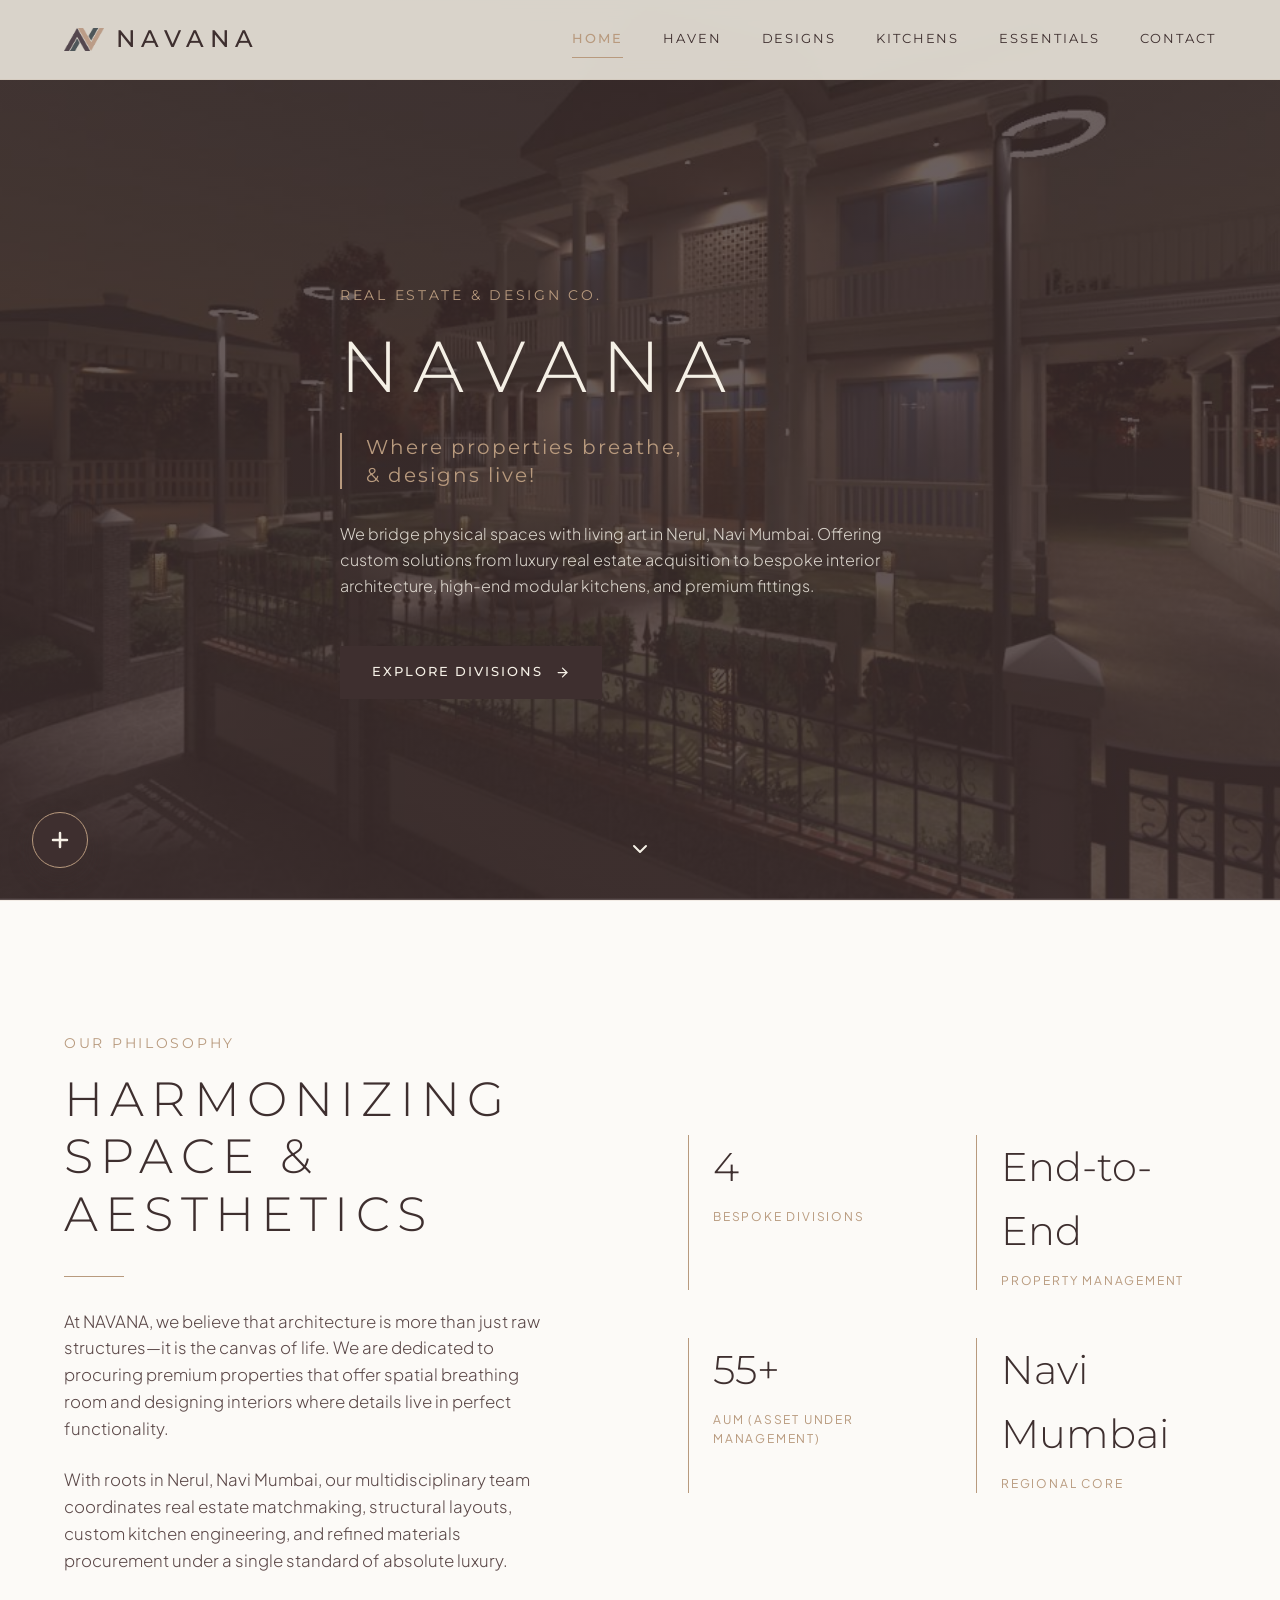
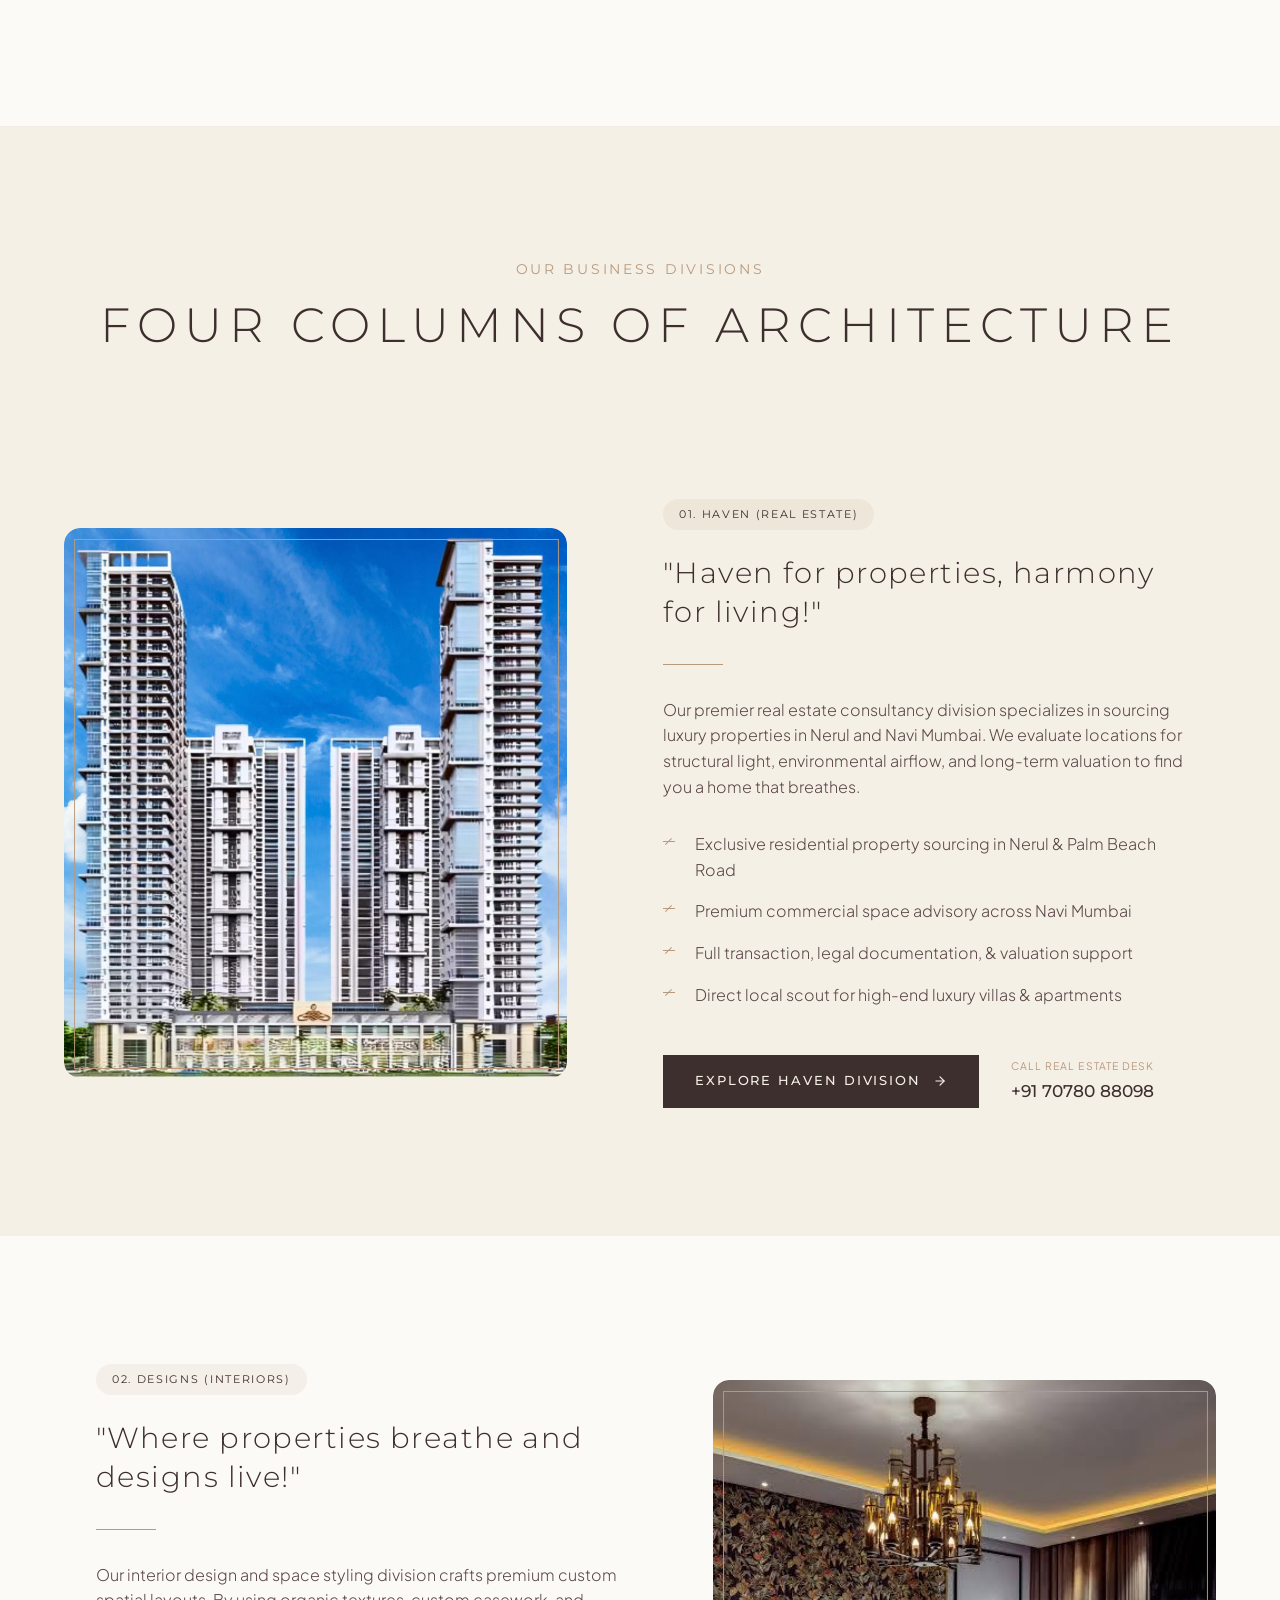
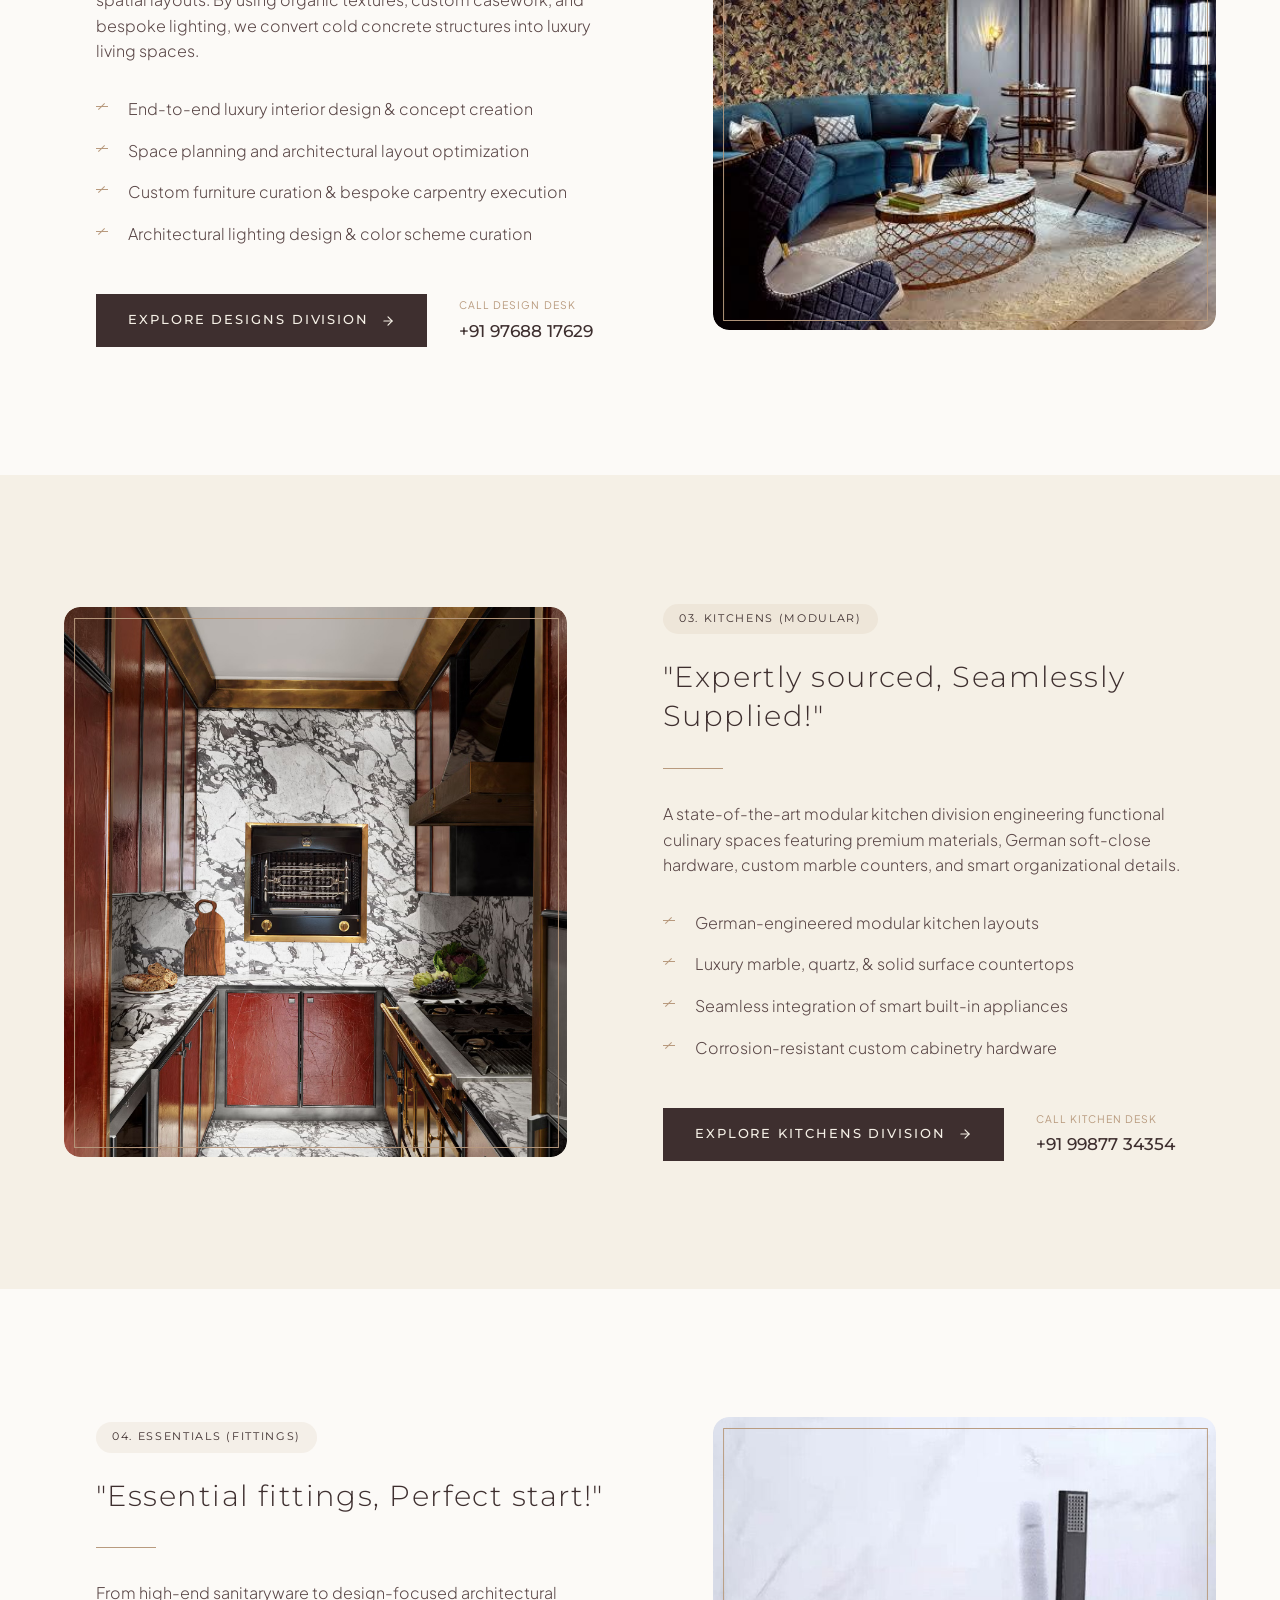
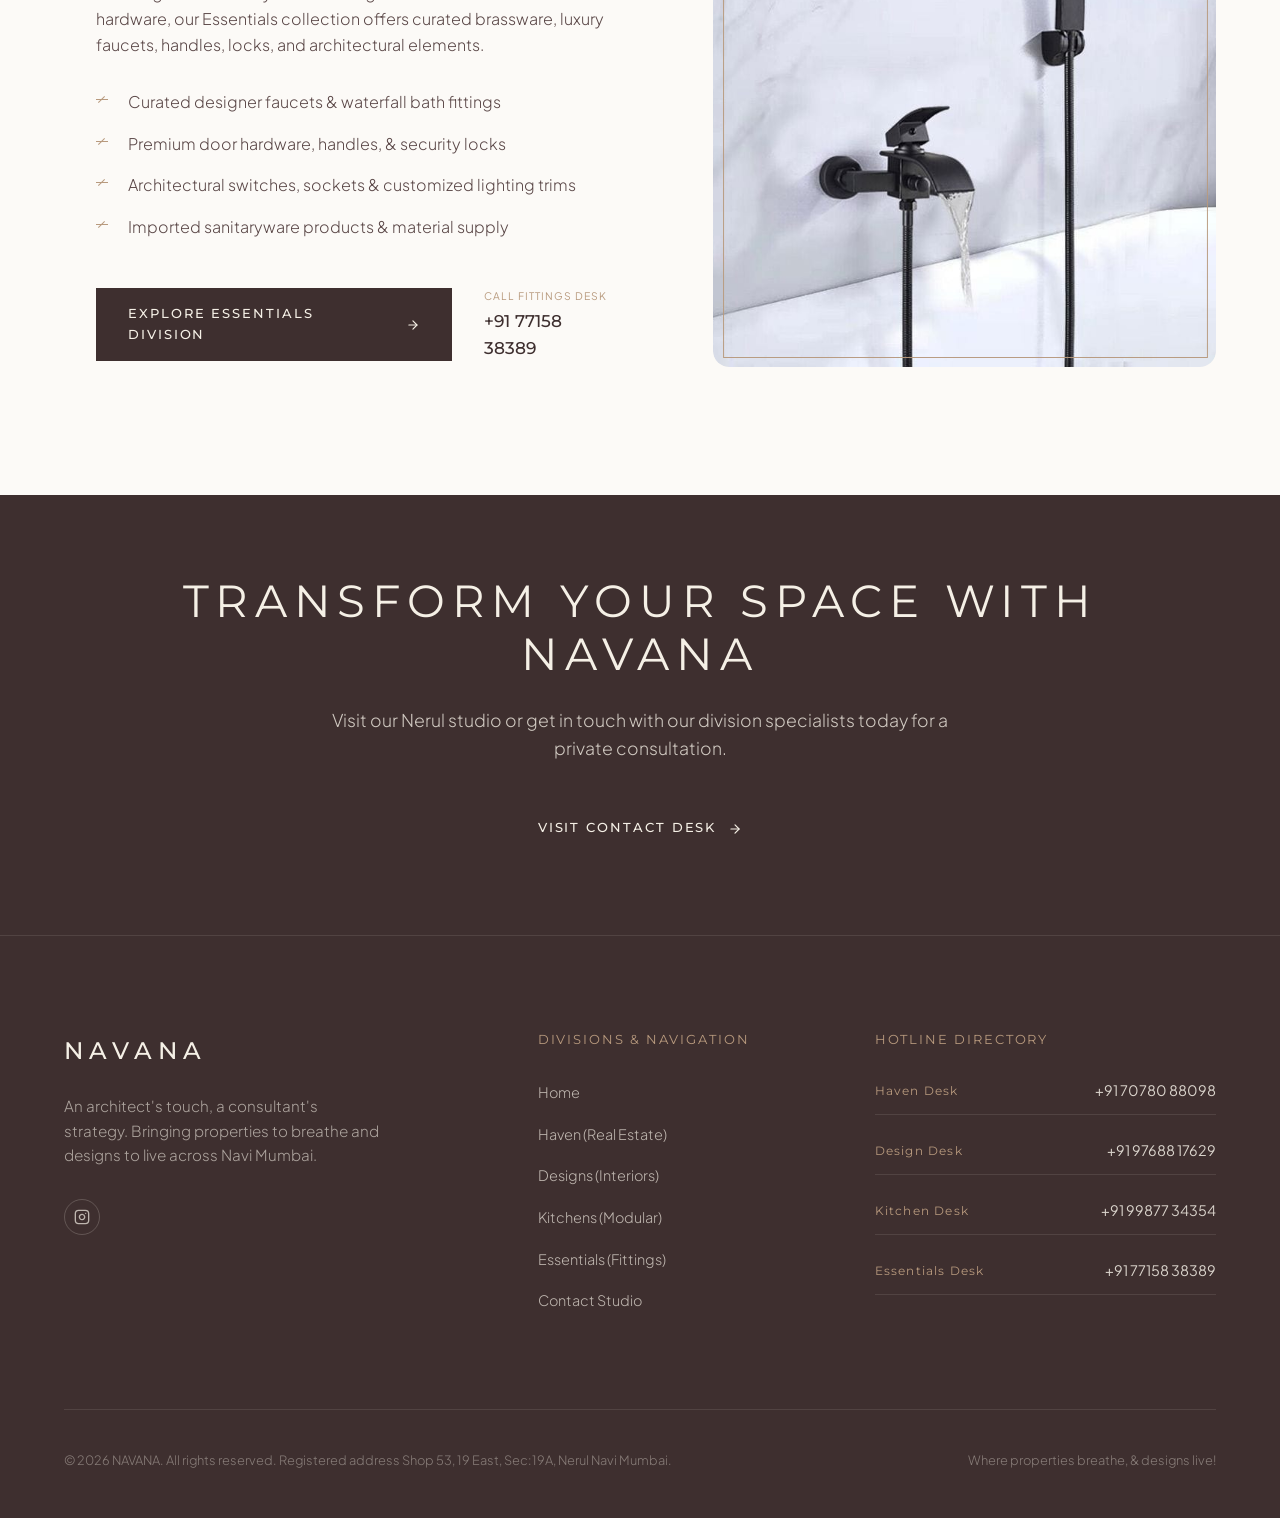
==== index.html @ 86b48ac3 "Initial commit" ====
<!DOCTYPE html>
<html lang="en">

<head>
  <meta charset="UTF-8">
  <meta name="viewport" content="width=device-width, initial-scale=1.0">

  <!-- Primary SEO Meta Tags -->
  <title>NAVANA | Luxury Real Estate &amp; Interior Design Navi Mumbai</title>
  <meta name="description"
    content="NAVANA is Navi Mumbai's premier real estate consultancy, interior design studio, modular kitchen specialist, and luxury bathroom fittings provider in Nerul.">
  <meta name="keywords"
    content="luxury real estate Nerul, interior designers Navi Mumbai, modular kitchens Navi Mumbai, bathroom fittings Navi Mumbai, NAVANA Nerul">
  <link rel="canonical" href="https://navana.co.in/">

  <!-- Open Graph / Social Sharing Meta Tags -->
  <meta property="og:type" content="website">
  <meta property="og:url" content="https://navana.co.in/">
  <meta property="og:site_name" content="NAVANA">
  <meta property="og:title" content="NAVANA | Luxury Real Estate &amp; Interior Design Navi Mumbai">
  <meta property="og:description"
    content="Discover luxury real estate acquisition, bespoke interior design, German modular kitchens, and premium sanitaryware fittings in Nerul, Navi Mumbai.">
  <meta property="og:image" content="https://navana.co.in/logo.jpg">

  <!-- Twitter Card Meta Tags -->
  <meta name="twitter:card" content="summary_large_image">
  <meta name="twitter:title" content="NAVANA | Luxury Real Estate &amp; Interior Design Navi Mumbai">
  <meta name="twitter:description"
    content="Discover luxury real estate acquisition, bespoke interior design, German modular kitchens, and premium sanitaryware fittings in Nerul, Navi Mumbai.">
  <meta name="twitter:image" content="https://navana.co.in/logo.jpg">

  <!-- Favicon -->
  <link rel="icon" type="image/jpeg" href="logo.jpg">

  <!-- Performance & Fonts Optimization -->
  <link rel="preconnect" href="https://fonts.googleapis.com">
  <link rel="preconnect" href="https://fonts.gstatic.com" crossorigin>
  <link
    href="https://fonts.googleapis.com/css2?family=Montserrat:wght@300;400;500;600;700&family=Plus+Jakarta+Sans:wght@300;400;500;600&display=swap"
    rel="stylesheet">

  <!-- Main Stylesheet -->
  <link rel="stylesheet" href="style.css">

  <!-- JSON-LD Structured Data for LocalBusiness -->
  <script type="application/ld+json">
  {
    "@context": "https://schema.org",
    "@type": "LocalBusiness",
    "name": "NAVANA",
    "image": "https://navana.co.in/logo.jpg",
    "@id": "https://navana.co.in/#organization",
    "url": "https://navana.co.in/",
    "telephone": "+91-7078088098",
    "email": "navana.19east@gmail.com",
    "priceRange": "$$$$",
    "address": {
      "@type": "PostalAddress",
      "streetAddress": "Shop 53, 19 East, Sec:19A",
      "addressLocality": "Nerul",
      "addressRegion": "Navi Mumbai, Maharashtra",
      "postalCode": "400706",
      "addressCountry": "IN"
    },
    "geo": {
      "@type": "GeoCoordinates",
      "latitude": 19.03304,
      "longitude": 73.01854
    },
    "openingHoursSpecification": {
      "@type": "OpeningHoursSpecification",
      "dayOfWeek": [
        "Monday",
        "Tuesday",
        "Wednesday",
        "Thursday",
        "Friday",
        "Saturday",
        "Sunday"
      ],
      "opens": "10:00",
      "closes": "19:00"
    },
    "sameAs": [
      "https://www.instagram.com/navana_19east"
    ]
  }
  </script>
</head>

<body>

  <!-- Header / Navigation -->
  <header>
    <div class="container">
      <a href="index.html" class="brand" aria-label="NAVANA Home">
        <div class="logo-container">
          <img src="logo.jpg" alt="NAVANA Logo" style="width: 100%; height: 100%; object-fit: contain;">
        </div>
        <span class="brand-text">NAVANA</span>
      </a>

      <!-- Desktop Nav Menu -->
      <nav class="nav-menu">
        <a href="index.html" class="nav-link active">Home</a>
        <a href="haven/" class="nav-link">Haven</a>
        <a href="designs/" class="nav-link">Designs</a>
        <a href="kitchens/" class="nav-link">Kitchens</a>
        <a href="essentials/" class="nav-link">Essentials</a>
        <a href="contact/" class="nav-link">Contact</a>
      </nav>

      <!-- Mobile Menu Toggle -->
      <button class="menu-toggle" aria-label="Toggle Navigation Menu">
        <span></span>
        <span></span>
        <span></span>
      </button>
    </div>
  </header>

  <!-- Hero Section -->
  <section id="hero" class="hero">
    <div class="container">
      <div class="hero-content reveal">
        <span class="subtitle text-accent">Real Estate &amp; Design Co.</span>
        <h1 class="hero-title">NAVANA</h1>
        <div class="hero-tagline">
          Where properties breathe,<br>&amp; designs live!
        </div>
        <p class="hero-desc">
          We bridge physical spaces with living art in Nerul, Navi Mumbai. Offering custom solutions from luxury real
          estate acquisition to bespoke interior architecture, high-end modular kitchens, and premium fittings.
        </p>
        <a href="#divisions" class="btn-primary">
          <span>Explore Divisions</span>
          <svg width="15" height="15" viewBox="0 0 24 24" fill="none" stroke="currentColor" stroke-width="2"
            stroke-linecap="round" stroke-linejoin="round">
            <line x1="5" y1="12" x2="19" y2="12"></line>
            <polyline points="12 5 19 12 12 19"></polyline>
          </svg>
        </a>
      </div>
    </div>

    <!-- Scroll down Indicator -->
    <a href="#about" class="hero-chevron" aria-label="Scroll Down to Philosophy">
      <svg width="24" height="24" viewBox="0 0 24 24" fill="none" stroke="#F5F0E6" stroke-width="2"
        stroke-linecap="round" stroke-linejoin="round">
        <polyline points="6 9 12 15 18 9"></polyline>
      </svg>
    </a>
  </section>

  <!-- About / Philosophy Section -->
  <section id="about" class="about section-padding">
    <div class="container">
      <div class="about-grid">
        <div class="about-text reveal">
          <span class="subtitle">OUR PHILOSOPHY</span>
          <h2 class="section-title">Harmonizing Space &amp; Aesthetics</h2>
          <div class="divider"></div>
          <p>
            At NAVANA, we believe that architecture is more than just raw structures—it is the canvas of life. We are
            dedicated to procuring premium properties that offer spatial breathing room and designing interiors where
            details live in perfect functionality.
          </p>
          <p>
            With roots in Nerul, Navi Mumbai, our multidisciplinary team coordinates real estate matchmaking, structural
            layouts, custom kitchen engineering, and refined materials procurement under a single standard of absolute
            luxury.
          </p>
        </div>
        <div class="about-stats reveal delay-2">
          <div class="stat-item">
            <div class="stat-number">4</div>
            <div class="stat-label">Bespoke Divisions</div>
          </div>
          <div class="stat-item">
            <div class="stat-number">End-to-End</div>
            <div class="stat-label">Property Management</div>
          </div>
          <div class="stat-item">
            <div class="stat-number">55+</div>
            <div class="stat-label">AUM (Asset Under Management)</div>
          </div>
          <div class="stat-item">
            <div class="stat-number">Navi Mumbai</div>
            <div class="stat-label">Regional Core</div>
          </div>
        </div>
      </div>
    </div>
  </section>

  <!-- Service Divisions Intro Heading -->
  <div id="divisions" class="services-heading">
    <div class="container">
      <span class="subtitle text-accent">OUR BUSINESS DIVISIONS</span>
      <h2 class="section-title">Four Columns of Architecture</h2>
    </div>
  </div>

  <!-- Division 1: HAVEN Overview -->
  <section id="haven" class="service-section section-padding">
    <div class="container">
      <div class="service-grid">
        <div class="service-image-side reveal">
          <div class="service-img-wrapper">
            <img src="Regency_Palms.jpg" alt="NAVANA Haven Luxury Real Estate Consultants Nerul Navi Mumbai"
              class="service-img" loading="lazy" decoding="async">
          </div>
        </div>
        <div class="service-info-side reveal delay-2">
          <span class="service-tag">01. HAVEN (REAL ESTATE)</span>
          <h3 class="service-quote">"Haven for properties, harmony for living!"</h3>
          <div class="divider"></div>
          <p style="margin-bottom: 2rem;">
            Our premier real estate consultancy division specializes in sourcing luxury properties in Nerul and Navi
            Mumbai. We evaluate locations for structural light, environmental airflow, and long-term valuation to find you
            a home that breathes.
          </p>
          <ul class="service-features">
            <li>Exclusive residential property sourcing in Nerul &amp; Palm Beach Road</li>
            <li>Premium commercial space advisory across Navi Mumbai</li>
            <li>Full transaction, legal documentation, &amp; valuation support</li>
            <li>Direct local scout for high-end luxury villas &amp; apartments</li>
          </ul>

          <div class="service-actions">
            <a href="haven/" class="btn-primary">
              <span>Explore Haven Division</span>
              <svg width="14" height="14" viewBox="0 0 24 24" fill="none" stroke="currentColor" stroke-width="2"
                stroke-linecap="round" stroke-linejoin="round">
                <line x1="5" y1="12" x2="19" y2="12"></line>
                <polyline points="12 5 19 12 12 19"></polyline>
              </svg>
            </a>
            <div class="contact-link-group">
              <span class="contact-label">Call Real Estate Desk</span>
              <a href="tel:+917078088098" class="contact-number">+91 70780 88098</a>
            </div>
          </div>
        </div>
      </div>
    </div>
  </section>

  <!-- Division 2: DESIGNS Overview -->
  <section id="designs" class="service-section section-padding">
    <div class="container">
      <div class="service-grid">
        <div class="service-image-side reveal">
          <div class="service-img-wrapper">
            <img src="Interior_Design.jpg" alt="NAVANA Designs Luxury Interior Designers Navi Mumbai"
              class="service-img" loading="lazy" decoding="async">
          </div>
        </div>
        <div class="service-info-side reveal delay-2">
          <span class="service-tag">02. DESIGNS (INTERIORS)</span>
          <h3 class="service-quote">"Where properties breathe and designs live!"</h3>
          <div class="divider"></div>
          <p style="margin-bottom: 2rem;">
            Our interior design and space styling division crafts premium custom spatial layouts. By using organic
            textures, custom casework, and bespoke lighting, we convert cold concrete structures into luxury living
            spaces.
          </p>
          <ul class="service-features">
            <li>End-to-end luxury interior design &amp; concept creation</li>
            <li>Space planning and architectural layout optimization</li>
            <li>Custom furniture curation &amp; bespoke carpentry execution</li>
            <li>Architectural lighting design &amp; color scheme curation</li>
          </ul>

          <div class="service-actions">
            <a href="designs/" class="btn-primary">
              <span>Explore Designs Division</span>
              <svg width="14" height="14" viewBox="0 0 24 24" fill="none" stroke="currentColor" stroke-width="2"
                stroke-linecap="round" stroke-linejoin="round">
                <line x1="5" y1="12" x2="19" y2="12"></line>
                <polyline points="12 5 19 12 12 19"></polyline>
              </svg>
            </a>
            <div class="contact-link-group">
              <span class="contact-label">Call Design Desk</span>
              <a href="tel:+919768817629" class="contact-number">+91 97688 17629</a>
            </div>
          </div>
        </div>
      </div>
    </div>
  </section>

  <!-- Division 3: KITCHENS Overview -->
  <section id="kitchens" class="service-section section-padding">
    <div class="container">
      <div class="service-grid">
        <div class="service-image-side reveal">
          <div class="service-img-wrapper">
            <img src="Real_Kitchen_Design.jpg" alt="NAVANA Kitchens Custom Modular Kitchens Navi Mumbai"
              class="service-img" loading="lazy" decoding="async">
          </div>
        </div>
        <div class="service-info-side reveal delay-2">
          <span class="service-tag">03. KITCHENS (MODULAR)</span>
          <h3 class="service-quote">"Expertly sourced, Seamlessly Supplied!"</h3>
          <div class="divider"></div>
          <p style="margin-bottom: 2rem;">
            A state-of-the-art modular kitchen division engineering functional culinary spaces featuring premium materials,
            German soft-close hardware, custom marble counters, and smart organizational details.
          </p>
          <ul class="service-features">
            <li>German-engineered modular kitchen layouts</li>
            <li>Luxury marble, quartz, &amp; solid surface countertops</li>
            <li>Seamless integration of smart built-in appliances</li>
            <li>Corrosion-resistant custom cabinetry hardware</li>
          </ul>

          <div class="service-actions">
            <a href="kitchens/" class="btn-primary">
              <span>Explore Kitchens Division</span>
              <svg width="14" height="14" viewBox="0 0 24 24" fill="none" stroke="currentColor" stroke-width="2"
                stroke-linecap="round" stroke-linejoin="round">
                <line x1="5" y1="12" x2="19" y2="12"></line>
                <polyline points="12 5 19 12 12 19"></polyline>
              </svg>
            </a>
            <div class="contact-link-group">
              <span class="contact-label">Call Kitchen Desk</span>
              <a href="tel:+919987734354" class="contact-number">+91 99877 34354</a>
            </div>
          </div>
        </div>
      </div>
    </div>
  </section>

  <!-- Division 4: ESSENTIALS Overview -->
  <section id="essentials" class="service-section section-padding">
    <div class="container">
      <div class="service-grid">
        <div class="service-image-side reveal">
          <div class="service-img-wrapper">
            <img src="Real_Essenttials_Bathroom.jpg" alt="NAVANA Essentials Premium Bathroom Fittings Navi Mumbai"
              class="service-img" loading="lazy" decoding="async">
          </div>
        </div>
        <div class="service-info-side reveal delay-2">
          <span class="service-tag">04. ESSENTIALS (FITTINGS)</span>
          <h3 class="service-quote">"Essential fittings, Perfect start!"</h3>
          <div class="divider"></div>
          <p style="margin-bottom: 2rem;">
            From high-end sanitaryware to design-focused architectural hardware, our Essentials collection offers
            curated brassware, luxury faucets, handles, locks, and architectural elements.
          </p>
          <ul class="service-features">
            <li>Curated designer faucets &amp; waterfall bath fittings</li>
            <li>Premium door hardware, handles, &amp; security locks</li>
            <li>Architectural switches, sockets &amp; customized lighting trims</li>
            <li>Imported sanitaryware products &amp; material supply</li>
          </ul>

          <div class="service-actions">
            <a href="essentials/" class="btn-primary">
              <span>Explore Essentials Division</span>
              <svg width="14" height="14" viewBox="0 0 24 24" fill="none" stroke="currentColor" stroke-width="2"
                stroke-linecap="round" stroke-linejoin="round">
                <line x1="5" y1="12" x2="19" y2="12"></line>
                <polyline points="12 5 19 12 12 19"></polyline>
              </svg>
            </a>
            <div class="contact-link-group">
              <span class="contact-label">Call Fittings Desk</span>
              <a href="tel:+917715838389" class="contact-number">+91 77158 38389</a>
            </div>
          </div>
        </div>
      </div>
    </div>
  </section>

  <!-- Contact CTA Section -->
  <section class="cta-banner">
    <div class="container">
      <h2>Transform Your Space With NAVANA</h2>
      <p>Visit our Nerul studio or get in touch with our division specialists today for a private consultation.</p>
      <div class="cta-actions">
        <a href="contact/" class="btn-primary">
          <span>Visit Contact Desk</span>
          <svg width="14" height="14" viewBox="0 0 24 24" fill="none" stroke="currentColor" stroke-width="2"
            stroke-linecap="round" stroke-linejoin="round">
            <line x1="5" y1="12" x2="19" y2="12"></line>
            <polyline points="12 5 19 12 12 19"></polyline>
          </svg>
        </a>
      </div>
    </div>
  </section>

  <!-- Footer -->
  <footer>
    <div class="container">
      <div class="footer-grid">

        <!-- Column 1: Brand Info -->
        <div class="footer-brand">
          <span class="brand-text">NAVANA</span>
          <p>
            An architect's touch, a consultant's strategy. Bringing properties to breathe and designs to live across
            Navi Mumbai.
          </p>
          <div class="social-links">
            <a href="https://www.instagram.com/navana_19east?igsh=eHVxMzhsY3UzbGcy" target="_blank" rel="noopener"
              class="social-link" aria-label="Instagram Profile">
              <svg width="16" height="16" viewBox="0 0 24 24" fill="none" stroke="currentColor" stroke-width="2"
                stroke-linecap="round" stroke-linejoin="round">
                <rect x="2" y="2" width="20" height="20" rx="5" ry="5"></rect>
                <path d="M16 11.37A4 4 0 1 1 12.63 8 4 4 0 0 1 16 11.37z"></path>
                <line x1="17.5" y1="6.5" x2="17.51" y2="6.5"></line>
              </svg>
            </a>
          </div>
        </div>

        <!-- Column 2: Quick Links -->
        <div class="footer-links">
          <h4>DIVISIONS &amp; NAVIGATION</h4>
          <ul>
            <li><a href="index.html">Home</a></li>
            <li><a href="haven/">Haven (Real Estate)</a></li>
            <li><a href="designs/">Designs (Interiors)</a></li>
            <li><a href="kitchens/">Kitchens (Modular)</a></li>
            <li><a href="essentials/">Essentials (Fittings)</a></li>
            <li><a href="contact/">Contact Studio</a></li>
          </ul>
        </div>

        <!-- Column 3: Contacts Directory -->
        <div class="footer-directory">
          <h4>HOTLINE DIRECTORY</h4>
          <div class="directory-grid">
            <div class="directory-item">
              <span class="directory-name">Haven Desk</span>
              <a href="tel:+917078088098" class="directory-number">+91 70780 88098</a>
            </div>
            <div class="directory-item">
              <span class="directory-name">Design Desk</span>
              <a href="tel:+919768817629" class="directory-number">+91 97688 17629</a>
            </div>
            <div class="directory-item">
              <span class="directory-name">Kitchen Desk</span>
              <a href="tel:+919987734354" class="directory-number">+91 99877 34354</a>
            </div>
            <div class="directory-item">
              <span class="directory-name">Essentials Desk</span>
              <a href="tel:+917715838389" class="directory-number">+91 77158 38389</a>
            </div>
          </div>
        </div>

      </div>

      <!-- Footer Bottom -->
      <div class="footer-bottom">
        <p>&copy; 2026 NAVANA. All rights reserved. Registered address Shop 53, 19 East, Sec:19A, Nerul Navi Mumbai.</p>
        <p>Where properties breathe, &amp; designs live!</p>
      </div>
    </div>
  </footer>

  <!-- Floating Action Connect Hub (WhatsApp & Calls) -->
  <div class="floating-hub">
    <button class="hub-trigger" aria-label="Open Quick Support Hub">
      <svg width="24" height="24" viewBox="0 0 24 24" fill="none" stroke="currentColor" stroke-width="2.5"
        stroke-linecap="round" stroke-linejoin="round">
        <line x1="12" y1="5" x2="12" y2="19"></line>
        <line x1="5" y1="12" x2="19" y2="12"></line>
      </svg>
    </button>
    <div class="hub-menu">
      <div class="hub-item">
        <a href="https://wa.me/917078088098?text=Hello%20Navana,%20I%20have%20a%20property%20enquiry%20regarding%20Haven."
          target="_blank" rel="noopener" class="hub-link" aria-label="WhatsApp Haven Desk">
          <svg width="18" height="18" viewBox="0 0 24 24" fill="none" stroke="currentColor" stroke-width="2">
            <path
              d="M21 11.5a8.38 8.38 0 0 1-.9 3.8 8.5 8.5 0 0 1-7.6 4.7 8.38 8.38 0 0 1-3.8-.9L3 21l1.9-5.7a8.38 8.38 0 0 1-.9-3.8 8.5 8.5 0 0 1 4.7-7.6 8.38 8.38 0 0 1 3.8-.9h.5a8.48 8.48 0 0 1 8 8v.5z">
            </path>
          </svg>
        </a>
        <span class="hub-tooltip">Haven WhatsApp</span>
      </div>
      <div class="hub-item">
        <a href="https://wa.me/919768817629?text=Hello%20Navana,%20I%20have%20an%20interior%20design%20enquiry%20regarding%20Designs."
          target="_blank" rel="noopener" class="hub-link" aria-label="WhatsApp Designs Desk">
          <svg width="18" height="18" viewBox="0 0 24 24" fill="none" stroke="currentColor" stroke-width="2">
            <path d="M12 22s8-4 8-10V5l-8-3-8 3v7c0 6 8 10 8 10z"></path>
          </svg>
        </a>
        <span class="hub-tooltip">Designs WhatsApp</span>
      </div>
      <div class="hub-item">
        <a href="mailto:navana.19east@gmail.com" class="hub-link" aria-label="Email Office">
          <svg width="18" height="18" viewBox="0 0 24 24" fill="none" stroke="currentColor" stroke-width="2">
            <path d="M4 4h16c1.1 0 2 .9 2 2v12c0 1.1-.9 2-2 2H4c-1.1 0-2-.9-2-2V6c0-1.1.9-2 2-2z"></path>
            <polyline points="22,6 12,13 2,6"></polyline>
          </svg>
        </a>
        <span class="hub-tooltip">Email Us</span>
      </div>
    </div>
  </div>

  <!-- Toast Notification Container -->
  <div class="toast-container"></div>

  <!-- Main Scripts -->
  <script src="script.js"></script>
</body>

</html>
---- style.css ----
/* 
   NAVANA Style Sheet
   Aesthetic: Warm cream/beige background, dark brown and tan accents.
   Headings: Modern spaced-out sans-serif (Montserrat).
   Body: Clean, premium sans-serif (Plus Jakarta Sans).
*/

/* ----------------------------------------------------
   1. CSS Custom Properties (Variables)
---------------------------------------------------- */
:root {
  --bg-cream: #F5F0E6;
  --color-brown: #3E2F2F;
  --color-brown-light: #5A4747;
  --color-tan: #B89A7E;
  --color-tan-light: rgba(184, 154, 126, 0.12);
  --color-tan-medium: #A6876A;
  --color-white: #FCFAF7;
  --color-card-bg: rgba(252, 250, 247, 0.6);
  --font-heading: 'Montserrat', sans-serif;
  --font-body: 'Plus Jakarta Sans', sans-serif;
  
  --transition-smooth: all 0.6s cubic-bezier(0.16, 1, 0.3, 1);
  --transition-medium: all 0.4s cubic-bezier(0.25, 0.46, 0.45, 0.94);
  --transition-quick: all 0.25s ease;
  
  --max-width: 1400px;
  --header-height: 80px;
}

/* ----------------------------------------------------
   2. Reset & Base Styles
---------------------------------------------------- */
* {
  margin: 0;
  padding: 0;
  box-sizing: border-box;
}

html {
  scroll-behavior: smooth;
  font-size: 16px;
  -webkit-font-smoothing: antialiased;
  -moz-osx-font-smoothing: grayscale;
}

body {
  background-color: var(--bg-cream);
  color: var(--color-brown);
  font-family: var(--font-body);
  line-height: 1.6;
  overflow-x: hidden;
}

/* Custom Scrollbar */
::-webkit-scrollbar {
  width: 8px;
}
::-webkit-scrollbar-track {
  background: var(--bg-cream);
}
::-webkit-scrollbar-thumb {
  background: var(--color-tan);
  border-radius: 4px;
}
::-webkit-scrollbar-thumb:hover {
  background: var(--color-brown);
}

/* Selection Styling */
::selection {
  background-color: var(--color-tan);
  color: var(--color-white);
}

/* ----------------------------------------------------
   3. Typography & Utilities
---------------------------------------------------- */
h1, h2, h3, h4, h5, h6 {
  font-family: var(--font-heading);
  text-transform: uppercase;
  letter-spacing: 0.15em;
  font-weight: 400;
  line-height: 1.2;
}

p {
  font-weight: 300;
  color: var(--color-brown-light);
}

a {
  color: inherit;
  text-decoration: none;
  transition: var(--transition-quick);
}

img {
  max-width: 100%;
  height: auto;
  display: block;
}

.container {
  max-width: var(--max-width);
  margin: 0 auto;
  padding: 0 4rem;
}

.section-padding {
  padding: 8rem 0;
}

.text-accent {
  color: var(--color-tan);
}

.subtitle {
  font-family: var(--font-heading);
  font-size: 0.85rem;
  letter-spacing: 0.2em;
  text-transform: uppercase;
  color: var(--color-tan);
  margin-bottom: 1rem;
  display: inline-block;
}

.section-title {
  font-size: clamp(2rem, 4vw, 3rem);
  margin-bottom: 2rem;
  font-weight: 300;
  position: relative;
}

.divider {
  width: 60px;
  height: 1px;
  background-color: var(--color-tan);
  margin: 2rem 0;
}

/* Custom Scroll Reveal Classes */
.reveal {
  opacity: 0;
  transform: translateY(30px);
  transition: opacity 1s cubic-bezier(0.16, 1, 0.3, 1), transform 1s cubic-bezier(0.16, 1, 0.3, 1);
}

.reveal.active {
  opacity: 1;
  transform: translateY(0);
}

.delay-1 { transition-delay: 0.1s; }
.delay-2 { transition-delay: 0.2s; }
.delay-3 { transition-delay: 0.3s; }

/* Buttons */
.btn-primary {
  display: inline-flex;
  align-items: center;
  gap: 0.75rem;
  background-color: var(--color-brown);
  color: var(--bg-cream);
  padding: 1rem 2rem;
  font-family: var(--font-heading);
  font-size: 0.8rem;
  letter-spacing: 0.15em;
  text-transform: uppercase;
  font-weight: 500;
  border: none;
  cursor: pointer;
  transition: var(--transition-medium);
  position: relative;
  overflow: hidden;
  z-index: 1;
}

.btn-primary::before {
  content: '';
  position: absolute;
  top: 0;
  left: 0;
  width: 100%;
  height: 100%;
  background-color: var(--color-tan);
  transform: scaleX(0);
  transform-origin: right;
  transition: transform 0.4s cubic-bezier(0.16, 1, 0.3, 1);
  z-index: -1;
}

.btn-primary:hover::before {
  transform: scaleX(1);
  transform-origin: left;
}

.btn-primary:hover {
  color: var(--color-white);
  transform: translateY(-2px);
}

.btn-secondary {
  display: inline-flex;
  align-items: center;
  gap: 0.5rem;
  border-bottom: 1px solid var(--color-tan);
  padding-bottom: 0.5rem;
  font-family: var(--font-heading);
  font-size: 0.8rem;
  letter-spacing: 0.1em;
  text-transform: uppercase;
  font-weight: 600;
  transition: var(--transition-quick);
}

.btn-secondary svg {
  transition: transform 0.3s ease;
}

.btn-secondary:hover {
  color: var(--color-tan);
  border-color: var(--color-brown);
}

.btn-secondary:hover svg {
  transform: translateX(5px);
}

/* ----------------------------------------------------
   4. Header & Navigation
---------------------------------------------------- */
header {
  position: fixed;
  top: 0;
  left: 0;
  width: 100%;
  height: var(--header-height);
  z-index: 100;
  background-color: rgba(245, 240, 230, 0.85);
  backdrop-filter: blur(10px);
  border-bottom: 1px solid rgba(184, 154, 126, 0.15);
  transition: var(--transition-quick);
}

header.scrolled {
  height: 70px;
  background-color: rgba(245, 240, 230, 0.95);
  box-shadow: 0 10px 30px rgba(62, 47, 47, 0.05);
}

header .container {
  display: flex;
  justify-content: space-between;
  align-items: center;
  height: 100%;
}

/* Brand Logo */
.brand {
  display: flex;
  align-items: center;
  gap: 0.75rem;
}

.logo-container {
  width: 40px;
  height: 40px;
  display: flex;
  align-items: center;
  justify-content: center;
}

.brand-text {
  font-family: var(--font-heading);
  font-size: 1.5rem;
  font-weight: 500;
  letter-spacing: 0.25em;
  color: var(--color-brown);
}

/* Desktop Menu */
.nav-menu {
  display: flex;
  align-items: center;
  gap: 2.5rem;
}

.nav-link {
  font-family: var(--font-heading);
  font-size: 0.8rem;
  letter-spacing: 0.15em;
  text-transform: uppercase;
  font-weight: 400;
  position: relative;
  padding: 0.5rem 0;
}

.nav-link::after {
  content: '';
  position: absolute;
  bottom: 0;
  left: 0;
  width: 100%;
  height: 1px;
  background-color: var(--color-tan);
  transform: scaleX(0);
  transform-origin: right;
  transition: transform 0.3s cubic-bezier(0.16, 1, 0.3, 1);
}

.nav-link:hover::after {
  transform: scaleX(1);
  transform-origin: left;
}

.nav-link:hover {
  color: var(--color-tan);
}

/* Menu Toggle Button (Mobile) */
.menu-toggle {
  display: none;
  background: none;
  border: none;
  cursor: pointer;
  width: 30px;
  height: 24px;
  position: relative;
  z-index: 101;
}

.menu-toggle span {
  display: block;
  width: 100%;
  height: 2px;
  background-color: var(--color-brown);
  position: absolute;
  left: 0;
  transition: var(--transition-quick);
}

.menu-toggle span:nth-child(1) { top: 0; }
.menu-toggle span:nth-child(2) { top: 11px; }
.menu-toggle span:nth-child(3) { top: 22px; }

.menu-toggle.open span:nth-child(1) {
  transform: translateY(11px) rotate(45deg);
}

.menu-toggle.open span:nth-child(2) {
  opacity: 0;
}

.menu-toggle.open span:nth-child(3) {
  transform: translateY(-11px) rotate(-45deg);
}

/* ----------------------------------------------------
   5. Hero Section
---------------------------------------------------- */
.hero {
  min-height: 100vh;
  display: flex;
  align-items: center;
  position: relative;
  padding-top: var(--header-height);
  overflow: hidden;
  background-image: linear-gradient(rgba(62, 47, 47, 0.75), rgba(62, 47, 47, 0.85)), url('Havens.png');
  background-size: cover;
  background-position: center;
  background-repeat: no-repeat;
}

.hero-content {
  max-width: 700px;
  position: relative;
  z-index: 2;
}

.hero-title {
  font-size: clamp(2.5rem, 6vw, 4.5rem);
  font-weight: 300;
  letter-spacing: 0.2em;
  margin-bottom: 1.5rem;
  color: var(--bg-cream);
}

.hero-tagline {
  font-family: var(--font-heading);
  font-size: clamp(1rem, 2vw, 1.25rem);
  letter-spacing: 0.1em;
  color: var(--color-tan);
  margin-bottom: 2rem;
  font-weight: 400;
  line-height: 1.4;
  border-left: 2px solid var(--color-tan);
  padding-left: 1.5rem;
}

.hero-desc {
  font-size: 1rem;
  margin-bottom: 3rem;
  max-width: 600px;
  color: rgba(245, 240, 230, 0.85);
}

.hero-chevron {
  position: absolute;
  bottom: 2rem;
  left: 50%;
  transform: translateX(-50%);
  animation: bounce 2s infinite;
  cursor: pointer;
  z-index: 5;
}

@keyframes bounce {
  0%, 20%, 50%, 80%, 100% { transform: translate(-50%, 0); }
  40% { transform: translate(-50%, -10px); }
  60% { transform: translate(-50%, -5px); }
}

/* ----------------------------------------------------
   6. About Section
---------------------------------------------------- */
.about {
  background-color: var(--color-white);
  border-top: 1px solid rgba(184, 154, 126, 0.15);
  border-bottom: 1px solid rgba(184, 154, 126, 0.15);
}

.about-grid {
  display: grid;
  grid-template-columns: 1fr 1fr;
  gap: 6rem;
  align-items: center;
}

.about-text {
  padding-right: 2rem;
}

.about-text p {
  margin-bottom: 1.5rem;
  font-size: 1.05rem;
}

.about-stats {
  display: grid;
  grid-template-columns: 1fr 1fr;
  gap: 3rem;
}

.stat-item {
  border-left: 1px solid var(--color-tan);
  padding-left: 1.5rem;
}

.stat-number {
  font-family: var(--font-heading);
  font-size: 2.5rem;
  font-weight: 300;
  color: var(--color-brown);
  margin-bottom: 0.5rem;
}

.stat-label {
  font-size: 0.75rem;
  letter-spacing: 0.15em;
  text-transform: uppercase;
  color: var(--color-tan);
}

/* ----------------------------------------------------
   7. Services Sections (HAVEN, DESIGNS, KITCHENS, ESSENTIALS)
---------------------------------------------------- */
.services-heading {
  text-align: center;
  background-color: var(--bg-cream);
  padding-top: 8rem;
}

.services-heading .section-title {
  margin-bottom: 1rem;
}

.service-section {
  position: relative;
  overflow: hidden;
}

.service-section:nth-child(even) {
  background-color: var(--color-white);
}

.service-grid {
  display: grid;
  grid-template-columns: 1fr 1.1fr;
  gap: 6rem;
  align-items: center;
}

.service-section:nth-child(even) .service-grid {
  grid-template-columns: 1.1fr 1fr;
}

.service-image-side {
  position: relative;
  overflow: hidden;
  border-radius: 16px;
}

.service-section:nth-child(even) .service-image-side {
  order: 2;
}

.service-img-wrapper {
  overflow: hidden;
  position: relative;
  box-shadow: 0 20px 40px rgba(62, 47, 47, 0.08);
  border-radius: 16px;
}

.service-img-wrapper::after {
  content: '';
  position: absolute;
  top: 0;
  left: 0;
  width: 100%;
  height: 100%;
  border: 1px solid var(--color-tan);
  transform: scale(0.96);
  transition: var(--transition-smooth);
  pointer-events: none;
}

.service-image-side:hover .service-img-wrapper::after {
  transform: scale(0.98);
  border-color: var(--color-brown);
}

.service-img {
  width: 100%;
  height: 550px;
  object-fit: cover;
  transition: var(--transition-smooth);
}

.service-image-side:hover .service-img {
  transform: scale(1.04);
}

.service-info-side {
  padding-right: 2rem;
}

.service-section:nth-child(even) .service-info-side {
  padding-right: 0;
  padding-left: 2rem;
}

.service-tag {
  background-color: var(--color-tan-light);
  color: var(--color-brown);
  padding: 0.4rem 1rem;
  font-family: var(--font-heading);
  font-size: 0.7rem;
  letter-spacing: 0.15em;
  text-transform: uppercase;
  border-radius: 30px;
  display: inline-block;
  margin-bottom: 1.5rem;
}

.service-quote {
  font-family: var(--font-heading);
  font-size: clamp(1.2rem, 2.5vw, 1.8rem);
  font-weight: 300;
  line-height: 1.35;
  color: var(--color-brown);
  margin-bottom: 2rem;
  letter-spacing: 0.05em;
  text-transform: none;
}

.service-features {
  list-style: none;
  margin-bottom: 3rem;
}

.service-features li {
  position: relative;
  padding-left: 2rem;
  margin-bottom: 1rem;
  font-weight: 300;
  color: var(--color-brown-light);
}

.service-features li::before {
  content: '';
  position: absolute;
  left: 0;
  top: 10px;
  width: 12px;
  height: 1px;
  background-color: var(--color-tan);
}

.service-features li::after {
  content: '';
  position: absolute;
  left: 5px;
  top: 6px;
  width: 1px;
  height: 9px;
  background-color: var(--color-tan);
  transform: rotate(45deg);
}

.service-actions {
  display: flex;
  align-items: center;
  gap: 2rem;
}

.contact-link-group {
  display: flex;
  flex-direction: column;
  gap: 0.25rem;
}

.contact-label {
  font-size: 0.65rem;
  letter-spacing: 0.1em;
  text-transform: uppercase;
  color: var(--color-tan);
}

.contact-number {
  font-family: var(--font-heading);
  font-weight: 500;
  font-size: 1.05rem;
  color: var(--color-brown);
  transition: var(--transition-quick);
}

.contact-number:hover {
  color: var(--color-tan);
}

/* ----------------------------------------------------
   8. Contact Section
---------------------------------------------------- */
.contact {
  background-color: var(--bg-cream);
  border-top: 1px solid rgba(184, 154, 126, 0.15);
}

.contact-grid {
  display: grid;
  grid-template-columns: 0.95fr 1.05fr;
  gap: 6rem;
}

.contact-info {
  display: flex;
  flex-direction: column;
}

.contact-details {
  margin-bottom: 3rem;
}

.contact-item {
  margin-bottom: 2rem;
  display: flex;
  gap: 1.5rem;
}

.contact-icon {
  width: 44px;
  height: 44px;
  border-radius: 50%;
  background-color: var(--color-tan-light);
  display: flex;
  align-items: center;
  justify-content: center;
  color: var(--color-brown);
  flex-shrink: 0;
}

.contact-text h4 {
  font-size: 0.8rem;
  letter-spacing: 0.15em;
  margin-bottom: 0.5rem;
  color: var(--color-tan);
}

.contact-text p, .contact-text a {
  font-size: 1rem;
  font-weight: 300;
  color: var(--color-brown-light);
}

.contact-text a:hover {
  color: var(--color-tan);
}

/* Map Graphic Placeholder */
.map-canvas {
  flex-grow: 1;
  height: 250px;
  background-color: var(--color-white);
  border: 1px solid rgba(184, 154, 126, 0.25);
  border-radius: 4px;
  position: relative;
  overflow: hidden;
  box-shadow: 0 10px 30px rgba(62, 47, 47, 0.03);
}

.map-illustration {
  width: 100%;
  height: 100%;
  opacity: 0.7;
}

.map-pin {
  position: absolute;
  top: 50%;
  left: 50%;
  transform: translate(-50%, -100%);
  z-index: 2;
  cursor: pointer;
  animation: pulse-pin 2s infinite;
}

@keyframes pulse-pin {
  0% { transform: translate(-50%, -100%) scale(1); }
  50% { transform: translate(-50%, -108%) scale(1.05); }
  100% { transform: translate(-50%, -100%) scale(1); }
}

.map-tooltip {
  position: absolute;
  top: calc(50% - 75px);
  left: 50%;
  transform: translateX(-50%);
  background-color: var(--color-brown);
  color: var(--color-white);
  padding: 0.5rem 1rem;
  border-radius: 4px;
  font-family: var(--font-heading);
  font-size: 0.7rem;
  letter-spacing: 0.1em;
  white-space: nowrap;
  box-shadow: 0 10px 20px rgba(0,0,0,0.15);
  opacity: 0;
  transition: var(--transition-quick);
  pointer-events: none;
}

.map-canvas:hover .map-tooltip {
  opacity: 1;
  top: calc(50% - 80px);
}

/* Contact Form */
.contact-form-container {
  background-color: var(--color-white);
  padding: 4rem;
  border-radius: 4px;
  box-shadow: 0 30px 60px rgba(62, 47, 47, 0.05);
  border: 1px solid rgba(184, 154, 126, 0.15);
}

.form-group {
  position: relative;
  margin-bottom: 2rem;
}

.form-input {
  width: 100%;
  background: var(--color-white);
  border: 1px solid rgba(184, 154, 126, 0.4);
  border-radius: 8px;
  padding: 1.1rem 1.2rem;
  font-family: var(--font-body);
  font-size: 0.95rem;
  color: var(--color-brown);
  outline: none;
  transition: var(--transition-quick);
}

.form-input:focus {
  border-color: var(--color-brown);
  background-color: var(--color-white);
  box-shadow: 0 0 0 3px rgba(184, 154, 126, 0.15);
}

.form-label {
  position: absolute;
  top: 1.2rem;
  left: 1.2rem;
  font-family: var(--font-heading);
  font-size: 0.75rem;
  letter-spacing: 0.12em;
  text-transform: uppercase;
  color: var(--color-tan);
  pointer-events: none;
  transition: var(--transition-quick);
}

/* Float Label Animation */
.form-input:focus ~ .form-label,
.form-input:not(:placeholder-shown) ~ .form-label {
  top: -0.6rem;
  left: 0.8rem;
  font-size: 0.6rem;
  color: var(--color-brown);
  background-color: var(--color-white);
  padding: 0 0.4rem;
  border-radius: 2px;
}

.form-input-textarea {
  min-height: 120px;
  resize: vertical;
}

/* Form Dropdown */
.form-select {
  cursor: pointer;
  appearance: none;
}

.form-select-wrapper::after {
  content: '↓';
  font-family: var(--font-heading);
  font-size: 0.8rem;
  color: var(--color-tan);
  position: absolute;
  right: 1.2rem;
  top: 1.2rem;
  pointer-events: none;
}

/* ----------------------------------------------------
   9. Footer
---------------------------------------------------- */
footer {
  background-color: var(--color-brown);
  color: var(--bg-cream);
  padding: 6rem 0 3rem 0;
  border-top: 1px solid rgba(245, 240, 230, 0.1);
}

.footer-grid {
  display: grid;
  grid-template-columns: 1.2fr 0.8fr 1fr;
  gap: 4rem;
  margin-bottom: 5rem;
}

.footer-brand .brand-text {
  color: var(--bg-cream);
  margin-bottom: 1.5rem;
  display: inline-block;
}

.footer-brand p {
  color: rgba(245, 240, 230, 0.6);
  max-width: 320px;
  margin-bottom: 2rem;
  font-size: 0.95rem;
}

.footer-links h4, .footer-directory h4 {
  color: var(--color-tan);
  font-size: 0.8rem;
  margin-bottom: 2rem;
}

.footer-links ul {
  list-style: none;
}

.footer-links li {
  margin-bottom: 1rem;
}

.footer-links a {
  color: rgba(245, 240, 230, 0.7);
  font-size: 0.9rem;
  font-weight: 300;
}

.footer-links a:hover {
  color: var(--bg-cream);
  padding-left: 5px;
}

.directory-grid {
  display: grid;
  grid-template-columns: 1fr;
  gap: 1.5rem;
}

.directory-item {
  display: flex;
  justify-content: space-between;
  align-items: center;
  border-bottom: 1px solid rgba(245, 240, 230, 0.1);
  padding-bottom: 0.75rem;
}

.directory-name {
  font-family: var(--font-heading);
  font-size: 0.75rem;
  letter-spacing: 0.1em;
  color: var(--color-tan);
}

.directory-number {
  font-family: var(--font-body);
  font-size: 0.9rem;
  font-weight: 400;
  color: rgba(245, 240, 230, 0.85);
  transition: var(--transition-quick);
}

.directory-number:hover {
  color: var(--color-tan);
}

.footer-bottom {
  border-top: 1px solid rgba(245, 240, 230, 0.1);
  padding-top: 2.5rem;
  display: flex;
  justify-content: space-between;
  align-items: center;
}

.footer-bottom p {
  font-size: 0.8rem;
  color: rgba(245, 240, 230, 0.4);
}

.social-links {
  display: flex;
  gap: 1.5rem;
}

.social-link {
  width: 36px;
  height: 36px;
  border-radius: 50%;
  border: 1px solid rgba(245, 240, 230, 0.2);
  display: flex;
  align-items: center;
  justify-content: center;
  color: rgba(245, 240, 230, 0.7);
  transition: var(--transition-quick);
}

.social-link:hover {
  background-color: var(--color-tan);
  border-color: var(--color-tan);
  color: var(--color-brown);
  transform: translateY(-2px);
}

/* ----------------------------------------------------
   10. Interactive Overlay & Toast Alert
---------------------------------------------------- */
/* Custom Toast Alert */
.toast-container {
  position: fixed;
  bottom: 2rem;
  right: 2rem;
  z-index: 1000;
  display: flex;
  flex-direction: column;
  gap: 1rem;
}

.toast {
  background-color: var(--color-brown);
  color: var(--bg-cream);
  padding: 1.2rem 2rem;
  border-radius: 4px;
  box-shadow: 0 15px 30px rgba(0,0,0,0.15);
  border-left: 4px solid var(--color-tan);
  display: flex;
  align-items: center;
  gap: 1rem;
  transform: translateX(120%);
  transition: transform 0.5s cubic-bezier(0.16, 1, 0.3, 1);
  min-width: 320px;
}

.toast.show {
  transform: translateX(0);
}

.toast-content h5 {
  font-size: 0.75rem;
  margin-bottom: 0.25rem;
  color: var(--color-tan);
}

.toast-content p {
  color: rgba(245, 240, 230, 0.85);
  font-size: 0.85rem;
  font-weight: 300;
}

.toast-close {
  background: none;
  border: none;
  color: rgba(245, 240, 230, 0.5);
  cursor: pointer;
  margin-left: auto;
  font-size: 1.1rem;
}

.toast-close:hover {
  color: var(--bg-cream);
}

/* Floating Action Hub Menu */
.floating-hub {
  position: fixed;
  bottom: 2rem;
  left: 2rem;
  z-index: 99;
}

.hub-trigger {
  width: 56px;
  height: 56px;
  border-radius: 50%;
  background-color: var(--color-brown);
  color: var(--bg-cream);
  box-shadow: 0 10px 25px rgba(62, 47, 47, 0.25);
  border: 1px solid var(--color-tan);
  display: flex;
  align-items: center;
  justify-content: center;
  cursor: pointer;
  transition: var(--transition-smooth);
}

.hub-trigger svg {
  transition: var(--transition-smooth);
}

.hub-trigger.active {
  background-color: var(--color-tan);
  color: var(--color-brown);
  transform: rotate(135deg);
}

.hub-menu {
  position: absolute;
  bottom: 70px;
  left: 0;
  display: flex;
  flex-direction: column;
  gap: 0.75rem;
  opacity: 0;
  pointer-events: none;
  transform: translateY(15px) scale(0.95);
  transition: var(--transition-smooth);
}

.floating-hub.open .hub-menu {
  opacity: 1;
  pointer-events: auto;
  transform: translateY(0) scale(1);
}

.hub-item {
  display: flex;
  align-items: center;
  gap: 0.75rem;
  white-space: nowrap;
}

.hub-link {
  width: 44px;
  height: 44px;
  border-radius: 50%;
  background-color: var(--color-white);
  color: var(--color-brown);
  box-shadow: 0 8px 15px rgba(62, 47, 47, 0.1);
  display: flex;
  align-items: center;
  justify-content: center;
  border: 1px solid rgba(184, 154, 126, 0.2);
  transition: var(--transition-quick);
}

.hub-link:hover {
  background-color: var(--color-brown);
  color: var(--bg-cream);
  border-color: var(--color-brown);
  transform: scale(1.08);
}

.hub-tooltip {
  background-color: var(--color-brown);
  color: var(--color-white);
  padding: 0.3rem 0.8rem;
  border-radius: 4px;
  font-family: var(--font-heading);
  font-size: 0.65rem;
  letter-spacing: 0.1em;
  box-shadow: 0 5px 10px rgba(0,0,0,0.1);
}

/* ----------------------------------------------------
   11. Responsive Design
---------------------------------------------------- */
@media (max-width: 1200px) {
  .container {
    padding: 0 3rem;
  }
  
  .about-grid, .service-grid, .contact-grid {
    gap: 4rem;
  }
}

@media (max-width: 991px) {
  :root {
    --header-height: 70px;
  }
  
  .container {
    padding: 0 2rem;
  }
  
  .section-padding {
    padding: 6rem 0;
  }
  
  /* Hero Split Layout */
  .hero {
    padding-top: var(--header-height);
  }
  
  .hero-grid {
    grid-template-columns: 1fr;
    gap: 3rem;
    text-align: center;
  }
  
  .hero-content {
    padding-right: 0;
    order: 2;
  }
  
  .hero-tagline {
    border-left: none;
    border-top: 1px solid var(--color-tan);
    border-bottom: 1px solid var(--color-tan);
    padding: 1rem 0;
    max-width: 450px;
    margin: 0 auto 2rem auto;
  }
  
  .hero-desc {
    margin: 0 auto 2.5rem auto;
  }
  
  .hero-visual {
    height: 50vh;
    order: 1;
    max-width: 550px;
    width: 100%;
    margin: 0 auto;
    box-shadow: 12px 12px 0px var(--color-tan-light);
  }
  
  /* About Layout */
  .about-grid {
    grid-template-columns: 1fr;
    gap: 3rem;
  }
  
  .about-text {
    padding-right: 0;
  }
  
  /* Services Alternating Layout */
  .service-grid {
    grid-template-columns: 1fr !important;
    gap: 3rem;
  }
  
  .service-image-side {
    order: 1 !important;
    max-width: 550px;
    margin: 0 auto;
    width: 100%;
  }
  
  .service-info-side {
    order: 2 !important;
    padding-right: 0 !important;
    padding-left: 0 !important;
  }
  
  .service-img {
    height: 400px;
  }
  
  /* Contact Layout */
  .contact-grid {
    grid-template-columns: 1fr;
    gap: 4rem;
  }
  
  .contact-info {
    order: 2;
  }
  
  .contact-form-container {
    order: 1;
    padding: 3rem;
  }
  
  .map-canvas {
    height: 200px;
  }
  
  /* Footer Grid */
  .footer-grid {
    grid-template-columns: 1fr;
    gap: 3rem;
  }
}

@media (max-width: 768px) {
  /* Navigation Mobile Overlay */
  .menu-toggle {
    display: block;
  }
  
  .nav-menu {
    position: fixed;
    top: 0;
    right: -100%;
    width: 80%;
    max-width: 400px;
    height: 100vh;
    background-color: var(--color-white);
    flex-direction: column;
    justify-content: center;
    gap: 2.5rem;
    box-shadow: -10px 0 40px rgba(62, 47, 47, 0.1);
    transition: right 0.5s cubic-bezier(0.16, 1, 0.3, 1);
    z-index: 100;
  }
  
  .nav-menu.open {
    right: 0;
  }
  
  /* Footer bottom layout */
  .footer-bottom {
    flex-direction: column;
    gap: 1.5rem;
    text-align: center;
  }
}

@media (max-width: 480px) {
  .container {
    padding: 0 1.25rem;
  }
  
  .section-padding {
    padding: 4rem 0;
  }
  
  .brand-text {
    font-size: 1.25rem;
    letter-spacing: 0.2em;
  }
  
  .logo-container {
    width: 32px;
    height: 32px;
  }
  
  .service-actions {
    flex-direction: column;
    align-items: flex-start;
    gap: 1.5rem;
  }
  
  .contact-form-container {
    padding: 2rem 1.5rem;
  }
  
  .hero-visual {
    height: 40vh;
  }
}

/* ----------------------------------------------------
   12. Multi-Page Extensions & SEO Layout Components
---------------------------------------------------- */

/* Active Link State */
.nav-link.active {
  color: var(--color-tan);
  font-weight: 500;
}

.nav-link.active::after {
  transform: scaleX(1);
  transform-origin: left;
}

/* Breadcrumbs Component */
.breadcrumb-nav {
  margin-bottom: 2rem;
}

.breadcrumb-list {
  display: flex;
  align-items: center;
  gap: 0.75rem;
  list-style: none;
  font-family: var(--font-heading);
  font-size: 0.75rem;
  letter-spacing: 0.15em;
  text-transform: uppercase;
}

.breadcrumb-item {
  display: flex;
  align-items: center;
  gap: 0.75rem;
  color: var(--color-tan);
}

.breadcrumb-item a {
  color: rgba(245, 240, 230, 0.75);
  transition: var(--transition-quick);
}

.breadcrumb-item a:hover {
  color: var(--color-white);
}

.breadcrumb-separator {
  color: var(--color-tan);
  opacity: 0.5;
}

/* Subpage Hero Banner */
.subpage-hero {
  padding-top: calc(var(--header-height) + 4rem);
  padding-bottom: 5rem;
  background-color: var(--color-brown);
  color: var(--bg-cream);
  position: relative;
  overflow: hidden;
}

.subpage-hero::before {
  content: '';
  position: absolute;
  top: 0;
  left: 0;
  width: 100%;
  height: 100%;
  background: radial-gradient(circle at 80% 20%, rgba(184, 154, 126, 0.15) 0%, transparent 60%);
  pointer-events: none;
}

.subpage-hero .hero-title {
  font-size: clamp(2rem, 4.5vw, 3.5rem);
  color: var(--bg-cream);
  margin-bottom: 1rem;
}

.subpage-hero .hero-subtitle {
  font-size: 1.15rem;
  color: var(--color-tan);
  font-weight: 300;
  max-width: 750px;
  line-height: 1.6;
}

/* Detailed Content Body (300-800 Words SEO Layout) */
.content-section {
  background-color: var(--color-white);
  border-bottom: 1px solid rgba(184, 154, 126, 0.15);
}

.content-body {
  max-width: 900px;
  margin: 0 auto;
}

.content-body h2 {
  font-size: clamp(1.5rem, 3vw, 2.2rem);
  color: var(--color-brown);
  margin: 2.5rem 0 1.25rem 0;
  font-weight: 400;
  letter-spacing: 0.1em;
}

.content-body h2:first-child {
  margin-top: 0;
}

.content-body h3 {
  font-size: 1.2rem;
  color: var(--color-tan-medium);
  margin: 2rem 0 1rem 0;
  letter-spacing: 0.1em;
}

.content-body p {
  font-size: 1.05rem;
  line-height: 1.8;
  color: var(--color-brown-light);
  margin-bottom: 1.5rem;
}

.content-body ul {
  margin: 1.5rem 0 2rem 1.5rem;
  color: var(--color-brown-light);
}

.content-body li {
  font-size: 1rem;
  line-height: 1.7;
  margin-bottom: 0.75rem;
}

.highlight-box {
  background-color: var(--color-tan-light);
  border-left: 4px solid var(--color-tan);
  padding: 2rem;
  border-radius: 0 8px 8px 0;
  margin: 2.5rem 0;
}

.highlight-box p {
  color: var(--color-brown);
  font-weight: 400;
  margin-bottom: 0;
  font-size: 1.1rem;
}

/* Projects & Portfolio Gallery Grid */
.projects-section {
  background-color: var(--bg-cream);
}

.projects-grid {
  display: grid;
  grid-template-columns: repeat(auto-fill, minmax(340px, 1fr));
  gap: 2.5rem;
  margin-top: 3rem;
}

.project-card {
  background-color: var(--color-white);
  border-radius: 12px;
  overflow: hidden;
  box-shadow: 0 15px 35px rgba(62, 47, 47, 0.06);
  border: 1px solid rgba(184, 154, 126, 0.15);
  transition: var(--transition-smooth);
  display: flex;
  flex-direction: column;
}

.project-card:hover {
  transform: translateY(-8px);
  box-shadow: 0 25px 50px rgba(62, 47, 47, 0.12);
  border-color: var(--color-tan);
}

.project-img-wrapper {
  position: relative;
  height: 240px;
  overflow: hidden;
}

.project-img {
  width: 100%;
  height: 100%;
  object-fit: cover;
  transition: var(--transition-smooth);
}

.project-card:hover .project-img {
  transform: scale(1.08);
}

.project-badge {
  position: absolute;
  top: 1rem;
  right: 1rem;
  background-color: rgba(62, 47, 47, 0.85);
  color: var(--bg-cream);
  backdrop-filter: blur(5px);
  padding: 0.35rem 0.85rem;
  border-radius: 20px;
  font-family: var(--font-heading);
  font-size: 0.65rem;
  letter-spacing: 0.12em;
}

.project-content {
  padding: 2rem;
  display: flex;
  flex-direction: column;
  flex-grow: 1;
}

.project-location {
  font-family: var(--font-heading);
  font-size: 0.7rem;
  color: var(--color-tan);
  letter-spacing: 0.15em;
  text-transform: uppercase;
  margin-bottom: 0.5rem;
}

.project-title {
  font-size: 1.25rem;
  color: var(--color-brown);
  margin-bottom: 0.75rem;
  letter-spacing: 0.05em;
}

.project-desc {
  font-size: 0.95rem;
  color: var(--color-brown-light);
  line-height: 1.6;
  margin-bottom: 1.5rem;
}

/* Client Testimonials Section */
.testimonials-section {
  background-color: var(--color-white);
  border-top: 1px solid rgba(184, 154, 126, 0.15);
}

.testimonials-grid {
  display: grid;
  grid-template-columns: repeat(auto-fit, minmax(300px, 1fr));
  gap: 2rem;
  margin-top: 3rem;
}

.testimonial-card {
  background-color: var(--bg-cream);
  border-radius: 12px;
  padding: 2.5rem;
  border: 1px solid rgba(184, 154, 126, 0.2);
  box-shadow: 0 10px 25px rgba(62, 47, 47, 0.03);
  display: flex;
  flex-direction: column;
  justify-content: space-between;
  transition: var(--transition-quick);
}

.testimonial-card:hover {
  border-color: var(--color-tan);
  transform: translateY(-4px);
}

.star-rating {
  color: #D4AF37;
  display: flex;
  gap: 0.25rem;
  margin-bottom: 1.25rem;
}

.testimonial-quote {
  font-size: 1rem;
  font-style: italic;
  line-height: 1.7;
  color: var(--color-brown-light);
  margin-bottom: 2rem;
}

.testimonial-author-box {
  display: flex;
  align-items: center;
  gap: 1rem;
}

.testimonial-avatar {
  width: 48px;
  height: 48px;
  border-radius: 50%;
  background-color: var(--color-tan);
  color: var(--color-white);
  display: flex;
  align-items: center;
  justify-content: center;
  font-family: var(--font-heading);
  font-weight: 600;
  font-size: 1rem;
}

.testimonial-author-info {
  display: flex;
  flex-direction: column;
}

.testimonial-author-name {
  font-family: var(--font-heading);
  font-size: 0.85rem;
  font-weight: 600;
  color: var(--color-brown);
  letter-spacing: 0.05em;
}

.testimonial-author-detail {
  font-size: 0.8rem;
  color: var(--color-tan);
}

/* Call to Action Section */
.cta-banner {
  background-color: var(--color-brown);
  color: var(--bg-cream);
  text-align: center;
  padding: 5rem 0;
  position: relative;
}

.cta-banner h2 {
  color: var(--bg-cream);
  font-size: clamp(1.8rem, 3.5vw, 2.8rem);
  margin-bottom: 1.5rem;
}

.cta-banner p {
  color: rgba(245, 240, 230, 0.8);
  max-width: 650px;
  margin: 0 auto 2.5rem auto;
  font-size: 1.1rem;
}

.cta-actions {
  display: flex;
  justify-content: center;
  gap: 1.5rem;
  flex-wrap: wrap;
}
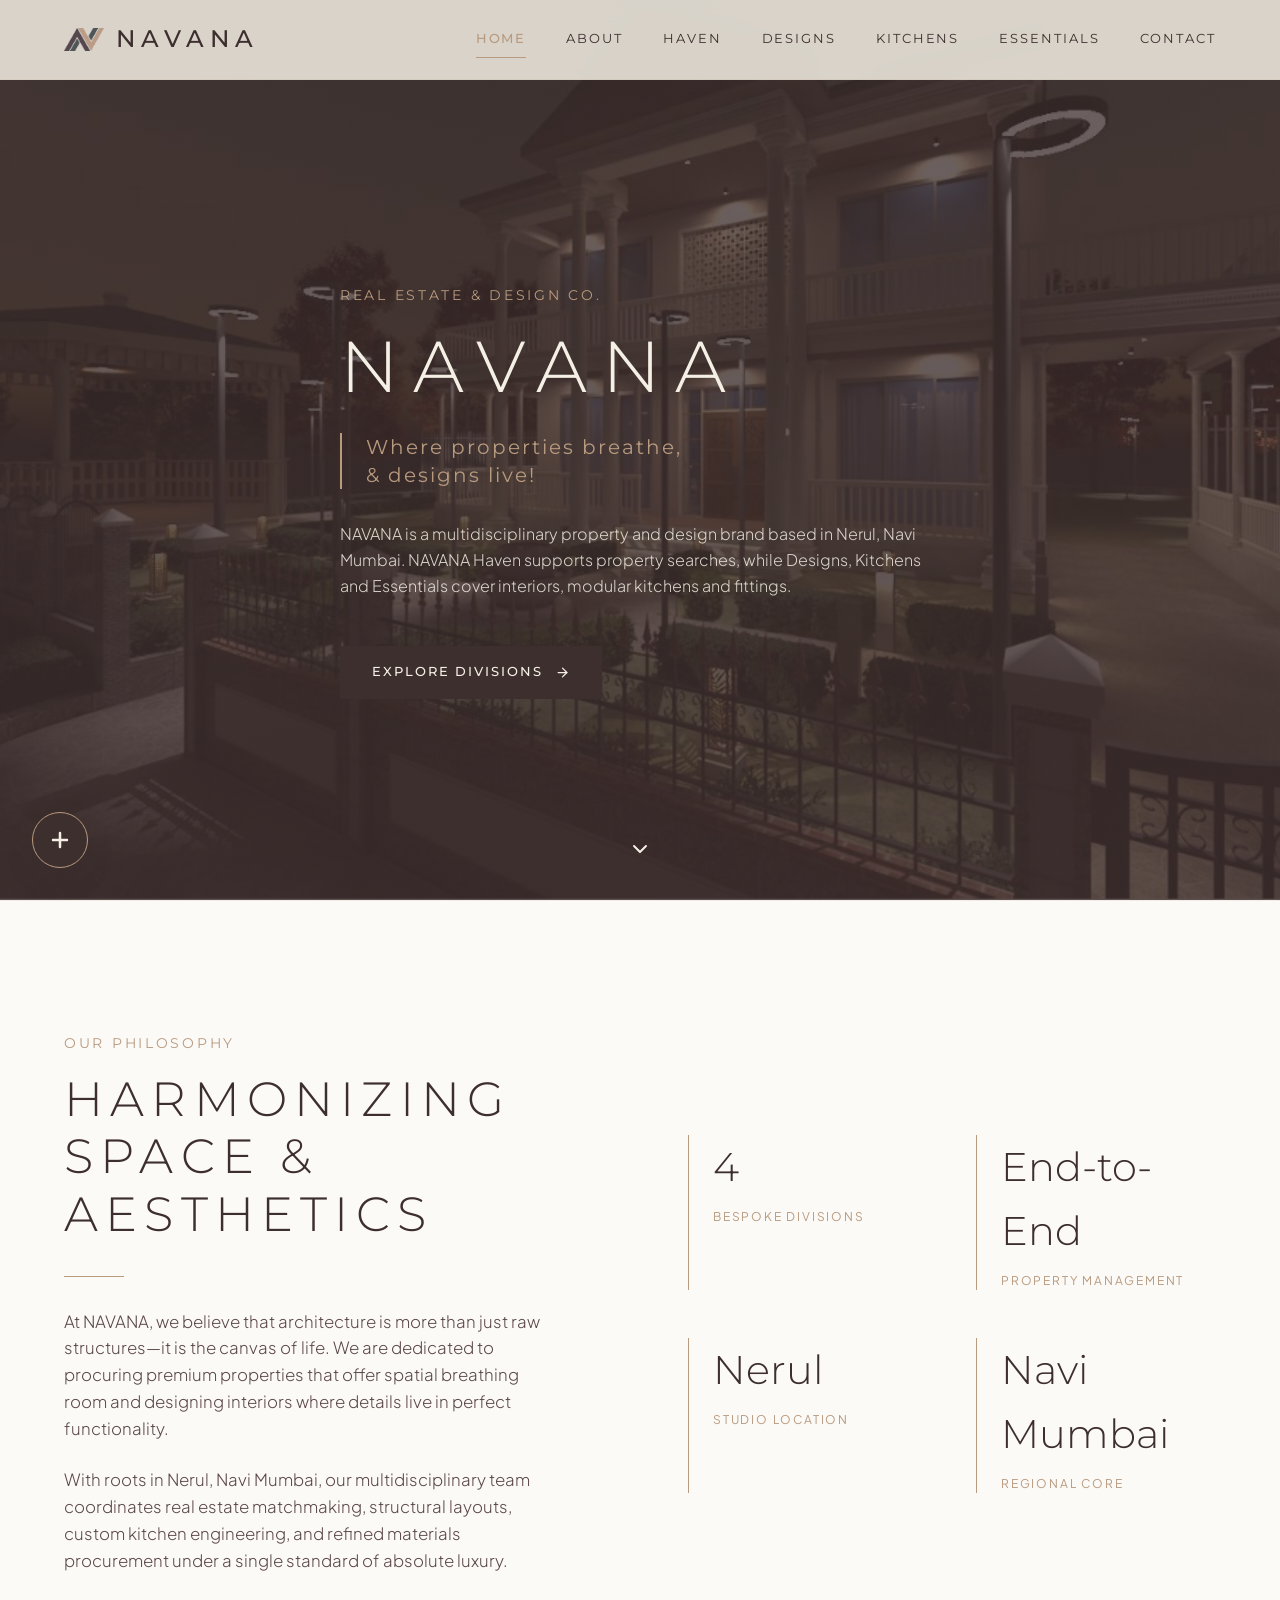
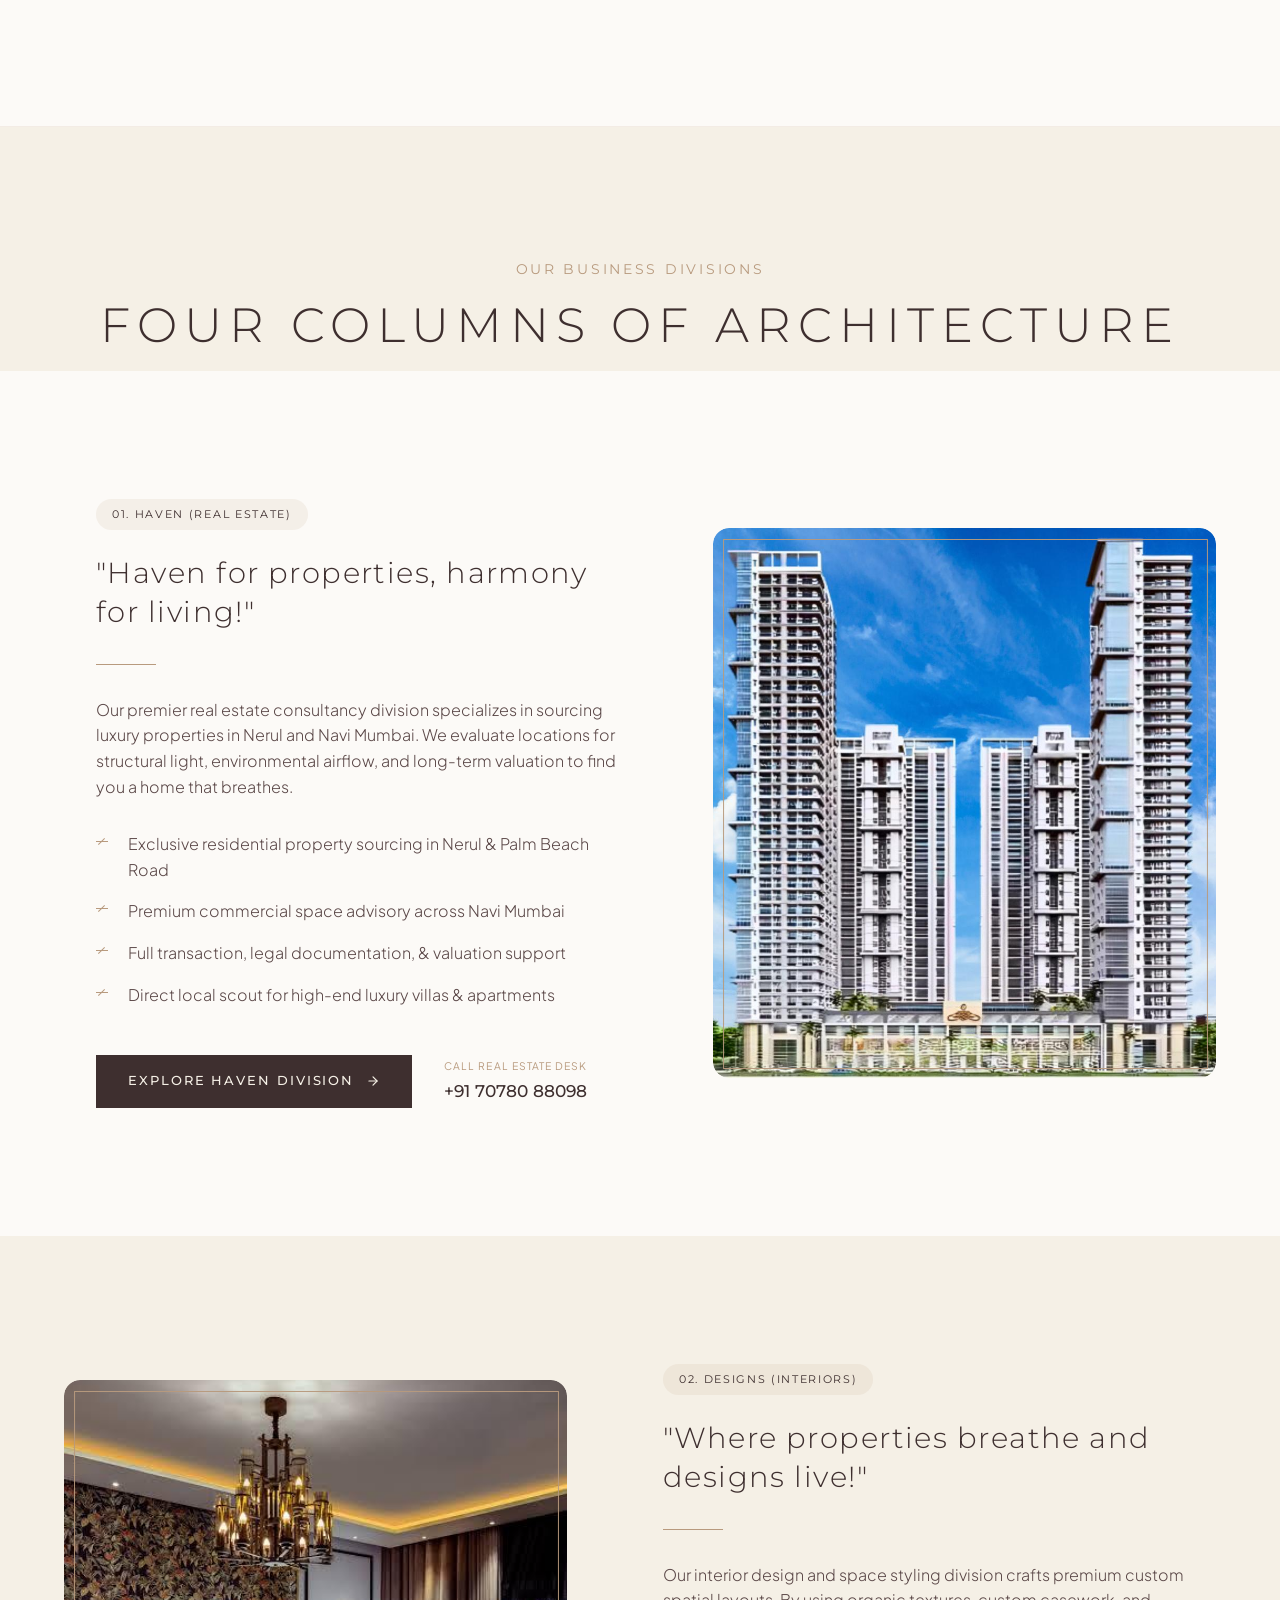
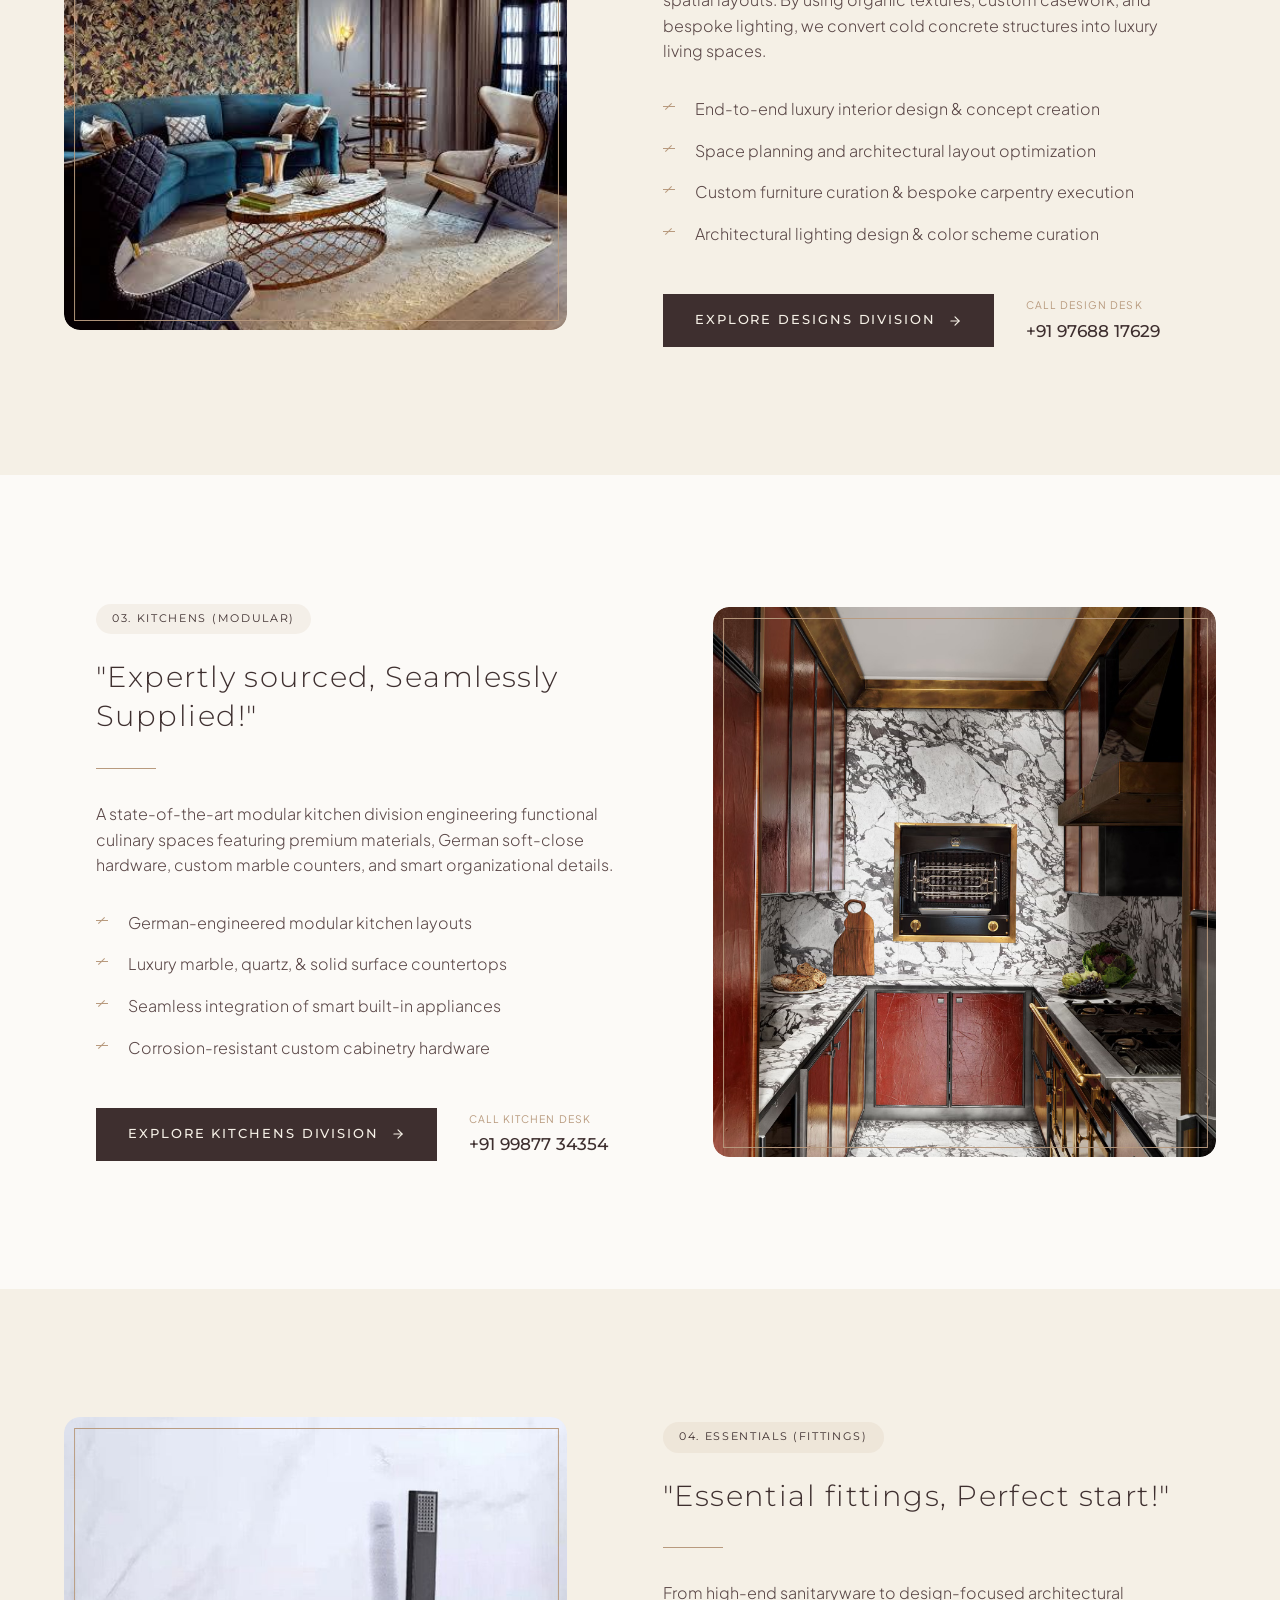
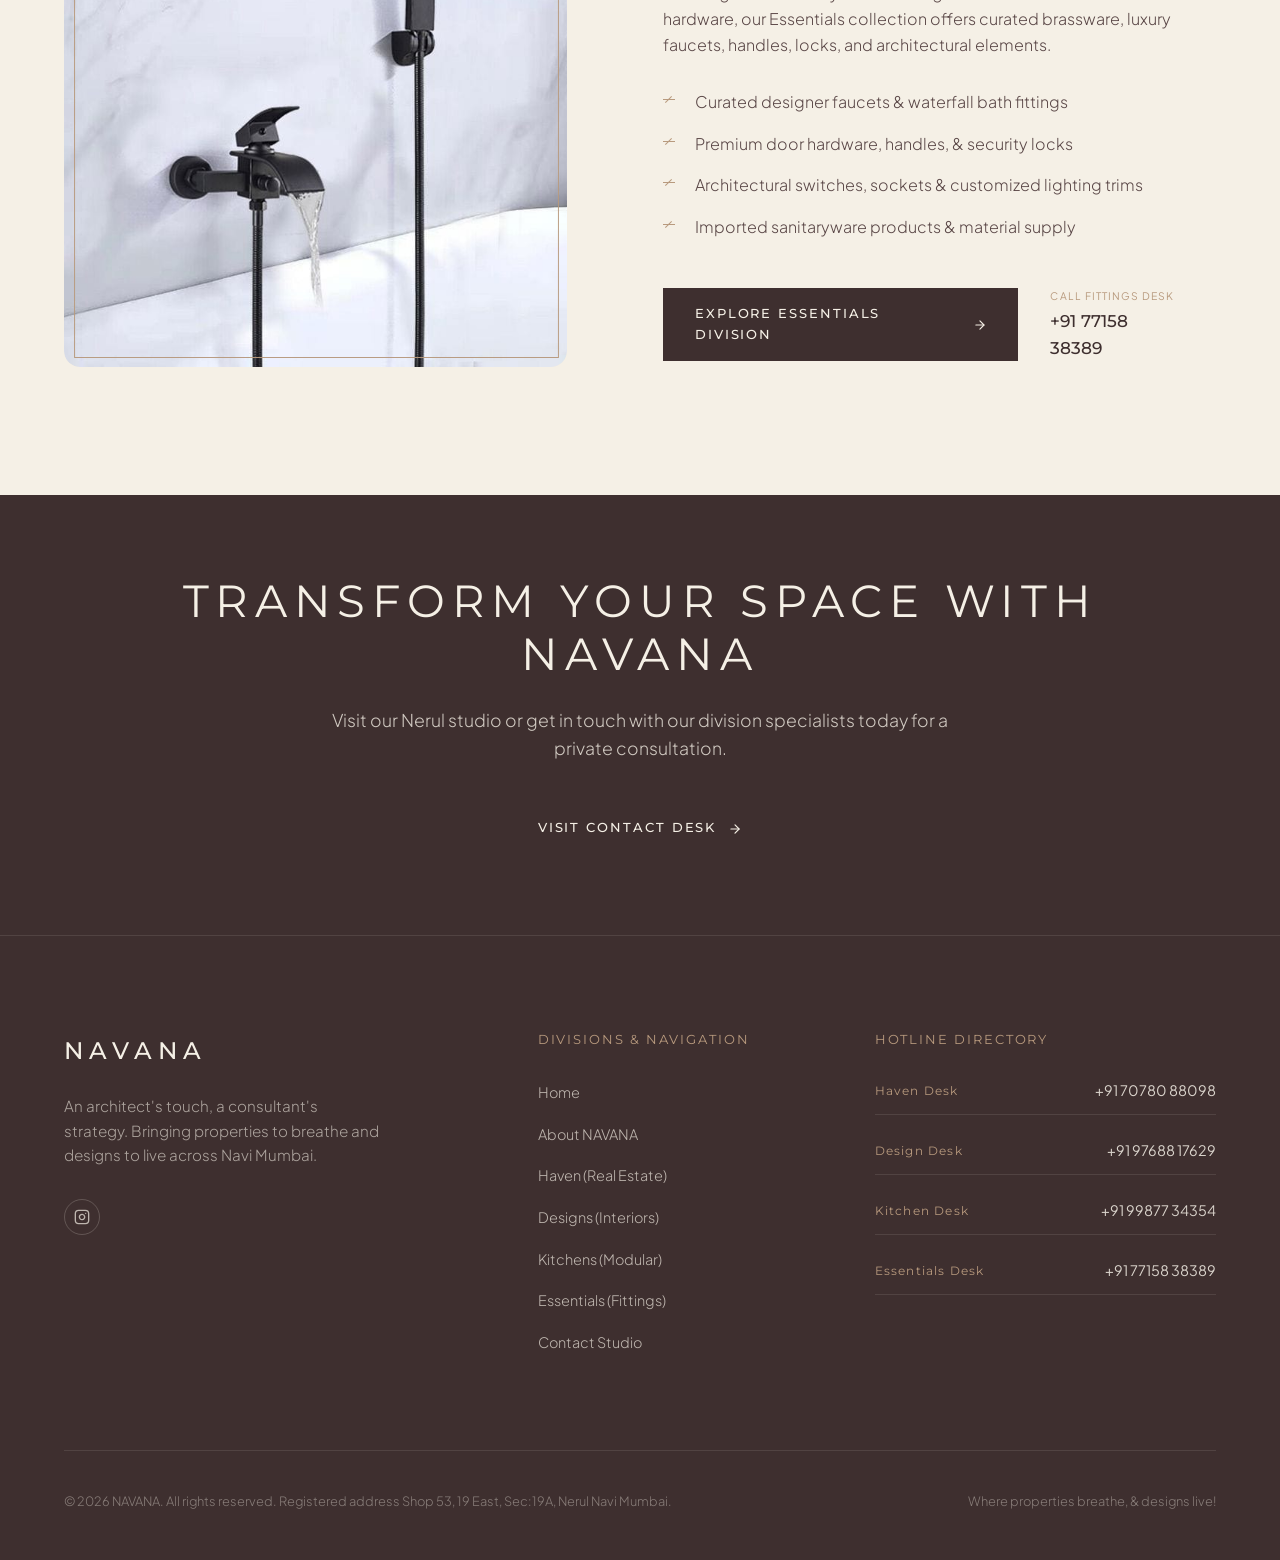
==== commit da6ecd14: "Improve SEO, AEO, GEO and trust signals" ====
--- a/index.html
+++ b/index.html
@@ -4,11 +4,12 @@
 <head>
   <meta charset="UTF-8">
   <meta name="viewport" content="width=device-width, initial-scale=1.0">
+  <meta name="google-site-verification" content="Sz3jPjEVXRhxHb9ASh5Qd2Q9fNY_keHCq_ipGYakAiI" />
 
   <!-- Primary SEO Meta Tags -->
-  <title>NAVANA | Luxury Real Estate &amp; Interior Design Navi Mumbai</title>
+  <title>NAVANA | Real Estate, Interiors &amp; Kitchens Navi Mumbai</title>
   <meta name="description"
-    content="NAVANA is Navi Mumbai's premier real estate consultancy, interior design studio, modular kitchen specialist, and luxury bathroom fittings provider in Nerul.">
+    content="NAVANA brings property consultancy, interior design, modular kitchens, bathroom fittings and architectural hardware together in Nerul, Navi Mumbai.">
   <meta name="keywords"
     content="luxury real estate Nerul, interior designers Navi Mumbai, modular kitchens Navi Mumbai, bathroom fittings Navi Mumbai, NAVANA Nerul">
   <link rel="canonical" href="https://navana.co.in/">
@@ -17,16 +18,16 @@
   <meta property="og:type" content="website">
   <meta property="og:url" content="https://navana.co.in/">
   <meta property="og:site_name" content="NAVANA">
-  <meta property="og:title" content="NAVANA | Luxury Real Estate &amp; Interior Design Navi Mumbai">
+  <meta property="og:title" content="NAVANA | Property, Interiors &amp; Kitchens in Navi Mumbai">
   <meta property="og:description"
-    content="Discover luxury real estate acquisition, bespoke interior design, German modular kitchens, and premium sanitaryware fittings in Nerul, Navi Mumbai.">
+    content="Explore NAVANA Haven, Designs, Kitchens and Essentials from one multidisciplinary property and design brand in Nerul, Navi Mumbai.">
   <meta property="og:image" content="https://navana.co.in/logo.jpg">
 
   <!-- Twitter Card Meta Tags -->
   <meta name="twitter:card" content="summary_large_image">
-  <meta name="twitter:title" content="NAVANA | Luxury Real Estate &amp; Interior Design Navi Mumbai">
+  <meta name="twitter:title" content="NAVANA | Property, Interiors &amp; Kitchens in Navi Mumbai">
   <meta name="twitter:description"
-    content="Discover luxury real estate acquisition, bespoke interior design, German modular kitchens, and premium sanitaryware fittings in Nerul, Navi Mumbai.">
+    content="Explore NAVANA Haven, Designs, Kitchens and Essentials from one multidisciplinary property and design brand in Nerul, Navi Mumbai.">
   <meta name="twitter:image" content="https://navana.co.in/logo.jpg">
 
   <!-- Favicon -->
@@ -46,14 +47,13 @@
   <script type="application/ld+json">
   {
     "@context": "https://schema.org",
-    "@type": "LocalBusiness",
+    "@type": ["Organization", "LocalBusiness"],
     "name": "NAVANA",
     "image": "https://navana.co.in/logo.jpg",
     "@id": "https://navana.co.in/#organization",
     "url": "https://navana.co.in/",
     "telephone": "+91-7078088098",
     "email": "navana.19east@gmail.com",
-    "priceRange": "$$$$",
     "address": {
       "@type": "PostalAddress",
       "streetAddress": "Shop 53, 19 East, Sec:19A",
@@ -62,25 +62,12 @@
       "postalCode": "400706",
       "addressCountry": "IN"
     },
-    "geo": {
-      "@type": "GeoCoordinates",
-      "latitude": 19.03304,
-      "longitude": 73.01854
-    },
-    "openingHoursSpecification": {
-      "@type": "OpeningHoursSpecification",
-      "dayOfWeek": [
-        "Monday",
-        "Tuesday",
-        "Wednesday",
-        "Thursday",
-        "Friday",
-        "Saturday",
-        "Sunday"
-      ],
-      "opens": "10:00",
-      "closes": "19:00"
-    },
+    "subOrganization": [
+      {"@type":"Organization","name":"NAVANA Haven","url":"https://navana.co.in/haven/"},
+      {"@type":"Organization","name":"NAVANA Designs","url":"https://navana.co.in/designs/"},
+      {"@type":"Organization","name":"NAVANA Kitchens","url":"https://navana.co.in/kitchens/"},
+      {"@type":"Organization","name":"NAVANA Essentials","url":"https://navana.co.in/essentials/"}
+    ],
     "sameAs": [
       "https://www.instagram.com/navana_19east"
     ]
@@ -95,7 +82,7 @@
     <div class="container">
       <a href="index.html" class="brand" aria-label="NAVANA Home">
         <div class="logo-container">
-          <img src="logo.jpg" alt="NAVANA Logo" style="width: 100%; height: 100%; object-fit: contain;">
+          <img src="logo.jpg" alt="NAVANA logo" width="64" height="64">
         </div>
         <span class="brand-text">NAVANA</span>
       </a>
@@ -103,6 +90,7 @@
       <!-- Desktop Nav Menu -->
       <nav class="nav-menu">
         <a href="index.html" class="nav-link active">Home</a>
+        <a href="about/" class="nav-link">About</a>
         <a href="haven/" class="nav-link">Haven</a>
         <a href="designs/" class="nav-link">Designs</a>
         <a href="kitchens/" class="nav-link">Kitchens</a>
@@ -111,13 +99,14 @@
       </nav>
 
       <!-- Mobile Menu Toggle -->
-      <button class="menu-toggle" aria-label="Toggle Navigation Menu">
+      <button class="menu-toggle" aria-label="Toggle Navigation Menu" aria-expanded="false">
         <span></span>
         <span></span>
         <span></span>
       </button>
     </div>
   </header>
+  <main>
 
   <!-- Hero Section -->
   <section id="hero" class="hero">
@@ -129,8 +118,8 @@
           Where properties breathe,<br>&amp; designs live!
         </div>
         <p class="hero-desc">
-          We bridge physical spaces with living art in Nerul, Navi Mumbai. Offering custom solutions from luxury real
-          estate acquisition to bespoke interior architecture, high-end modular kitchens, and premium fittings.
+          NAVANA is a multidisciplinary property and design brand based in Nerul, Navi Mumbai. NAVANA Haven supports
+          property searches, while Designs, Kitchens and Essentials cover interiors, modular kitchens and fittings.
         </p>
         <a href="#divisions" class="btn-primary">
           <span>Explore Divisions</span>
@@ -181,8 +170,8 @@
             <div class="stat-label">Property Management</div>
           </div>
           <div class="stat-item">
-            <div class="stat-number">55+</div>
-            <div class="stat-label">AUM (Asset Under Management)</div>
+            <div class="stat-number">Nerul</div>
+            <div class="stat-label">Studio Location</div>
           </div>
           <div class="stat-item">
             <div class="stat-number">Navi Mumbai</div>
@@ -396,6 +385,7 @@
       </div>
     </div>
   </section>
+  </main>
 
   <!-- Footer -->
   <footer>
@@ -427,6 +417,7 @@
           <h4>DIVISIONS &amp; NAVIGATION</h4>
           <ul>
             <li><a href="index.html">Home</a></li>
+            <li><a href="about/">About NAVANA</a></li>
             <li><a href="haven/">Haven (Real Estate)</a></li>
             <li><a href="designs/">Designs (Interiors)</a></li>
             <li><a href="kitchens/">Kitchens (Modular)</a></li>
@@ -517,4 +508,4 @@
   <script src="script.js"></script>
 </body>
 
-</html>+</html>
--- a/style.css
+++ b/style.css
@@ -28,6 +28,22 @@
   --header-height: 80px;
 }
 
+/* Answer-ready FAQ blocks */
+.faq-section { background: var(--bg-cream); }
+.faq-list { max-width: 920px; margin: 2rem auto 0; border-top: 1px solid rgba(62, 47, 47, .18); }
+.faq-list details { border-bottom: 1px solid rgba(62, 47, 47, .18); padding: 0; }
+.faq-list summary { cursor: pointer; list-style: none; padding: 1.35rem 2.5rem 1.35rem 0; font-family: 'Montserrat', sans-serif; font-weight: 600; position: relative; }
+.faq-list summary::-webkit-details-marker { display: none; }
+.faq-list summary::after { content: '+'; position: absolute; right: .25rem; top: 1.1rem; font-size: 1.5rem; color: var(--color-tan); }
+.faq-list details[open] summary::after { content: '−'; }
+.faq-list details p { max-width: 800px; margin: 0 0 1.35rem; line-height: 1.75; }
+.related-service { margin-top: 2rem; }
+.related-service a, .faq-list a { color: var(--color-brown); text-decoration: underline; text-underline-offset: 3px; }
+.division-summary-grid { display: grid; grid-template-columns: repeat(2, minmax(0, 1fr)); gap: 1.25rem; margin-top: 2rem; }
+.division-summary-card { border: 1px solid rgba(62, 47, 47, .18); padding: 1.5rem; background: rgba(255,255,255,.22); }
+.division-summary-card h3 { margin-bottom: .65rem; }
+@media (max-width: 700px) { .division-summary-grid { grid-template-columns: 1fr; } }
+
 /* ----------------------------------------------------
    2. Reset & Base Styles
 ---------------------------------------------------- */
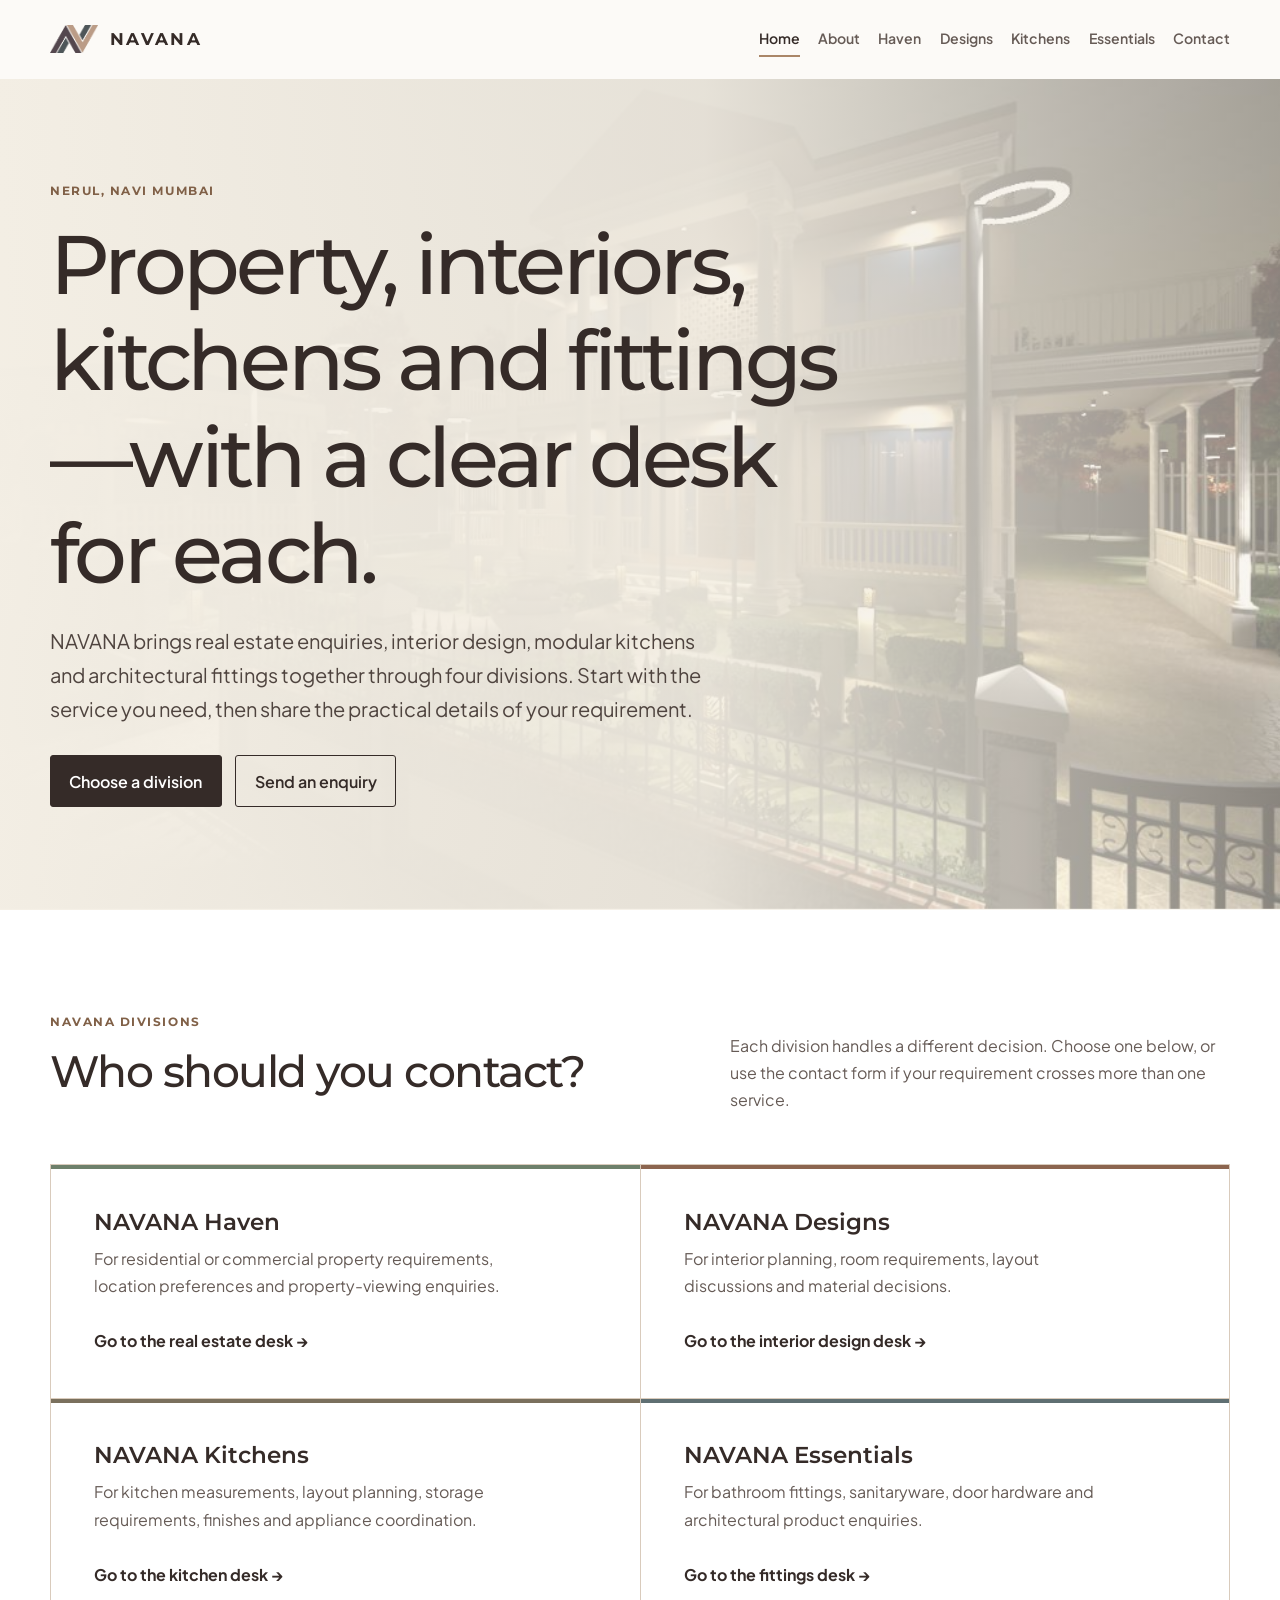
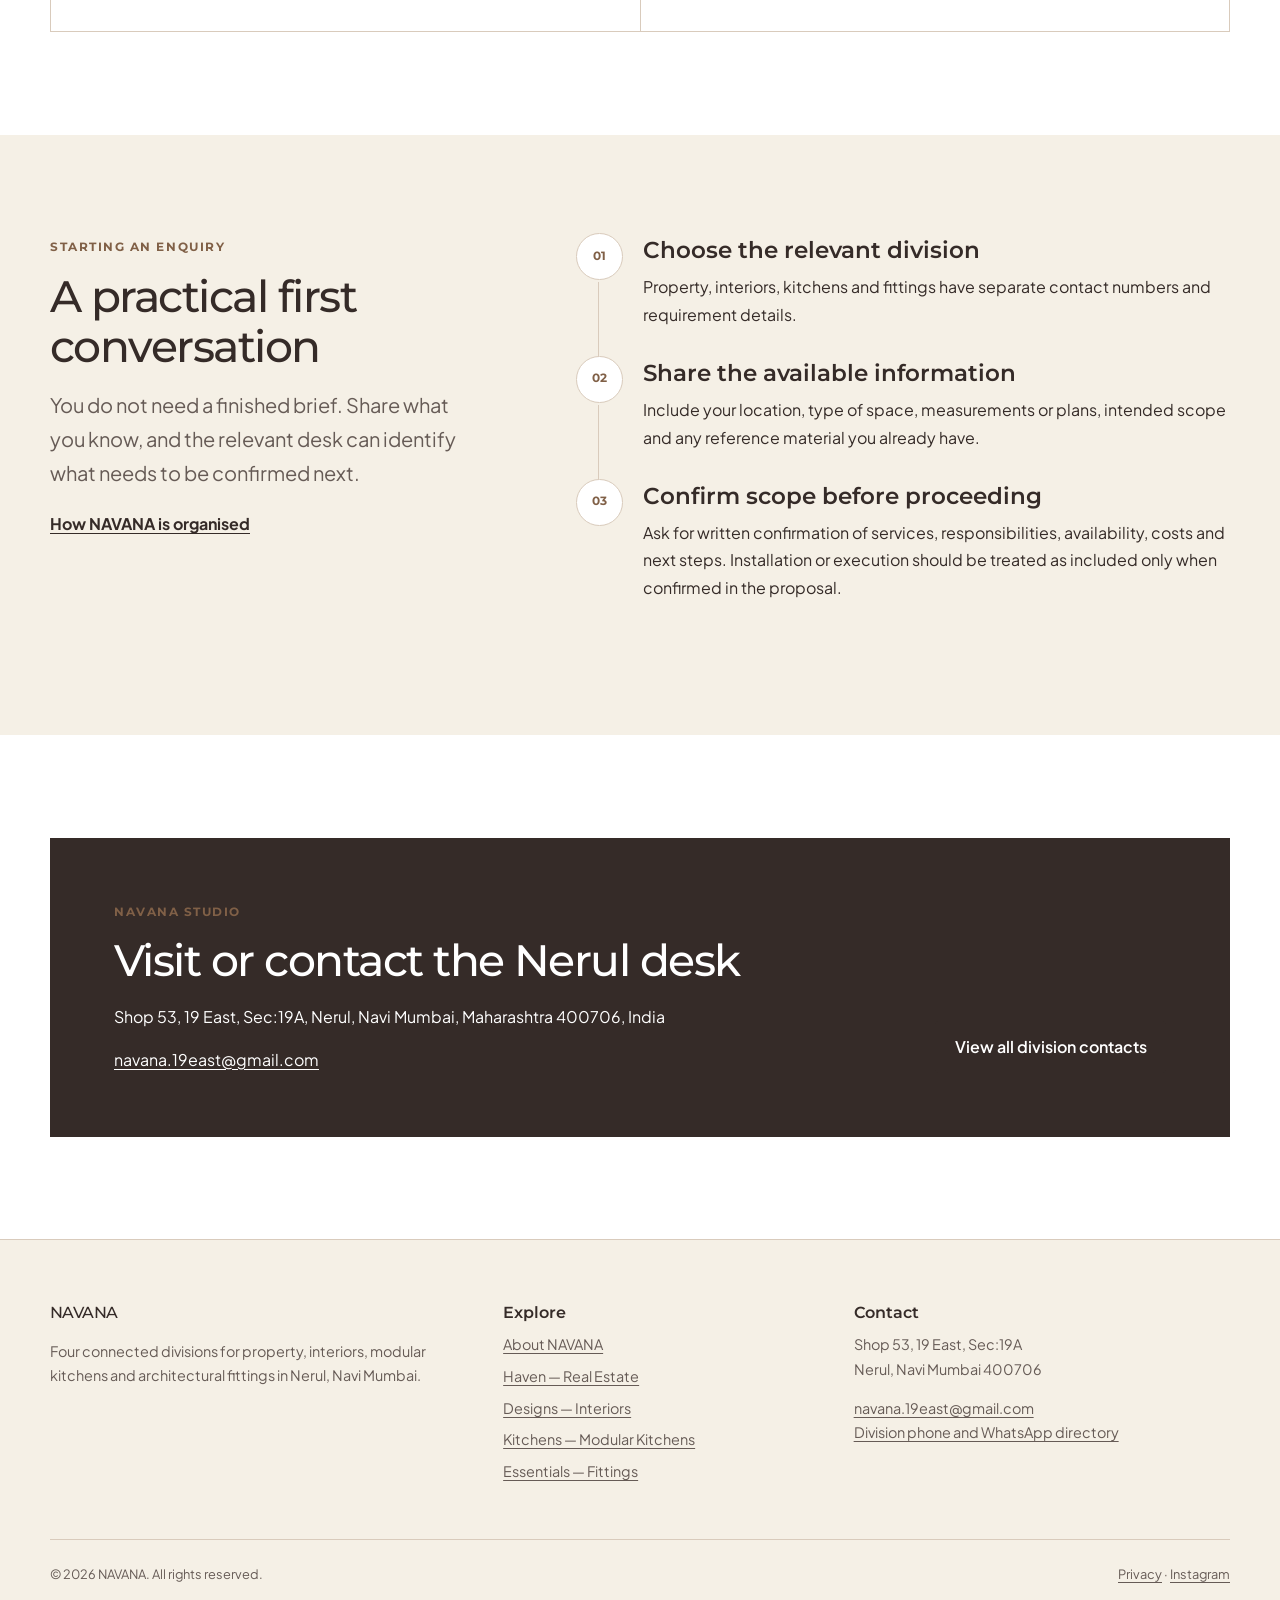
==== commit 09160aa2: "Refactor NAVANA site for authentic division-led content" ====
--- a/index.html
+++ b/index.html
@@ -1,58 +1,36 @@
-<!DOCTYPE html>
-<html lang="en">
-
+<!doctype html>
+<html lang="en-IN">
 <head>
-  <meta charset="UTF-8">
-  <meta name="viewport" content="width=device-width, initial-scale=1.0">
-  <meta name="google-site-verification" content="Sz3jPjEVXRhxHb9ASh5Qd2Q9fNY_keHCq_ipGYakAiI" />
-
-  <!-- Primary SEO Meta Tags -->
-  <title>NAVANA | Real Estate, Interiors &amp; Kitchens Navi Mumbai</title>
-  <meta name="description"
-    content="NAVANA brings property consultancy, interior design, modular kitchens, bathroom fittings and architectural hardware together in Nerul, Navi Mumbai.">
-  <meta name="keywords"
-    content="luxury real estate Nerul, interior designers Navi Mumbai, modular kitchens Navi Mumbai, bathroom fittings Navi Mumbai, NAVANA Nerul">
+  <meta charset="utf-8">
+  <meta name="viewport" content="width=device-width, initial-scale=1">
+  <meta name="google-site-verification" content="Sz3jPjEVXRhxHb9ASh5Qd2Q9fNY_keHCq_ipGYakAiI">
+  <title>NAVANA | Property, Interiors &amp; Kitchens Navi Mumbai</title>
+  <meta name="description" content="NAVANA brings property enquiries, interior design, modular kitchens and architectural fittings together from its studio in Nerul, Navi Mumbai.">
   <link rel="canonical" href="https://navana.co.in/">
-
-  <!-- Open Graph / Social Sharing Meta Tags -->
   <meta property="og:type" content="website">
   <meta property="og:url" content="https://navana.co.in/">
   <meta property="og:site_name" content="NAVANA">
-  <meta property="og:title" content="NAVANA | Property, Interiors &amp; Kitchens in Navi Mumbai">
-  <meta property="og:description"
-    content="Explore NAVANA Haven, Designs, Kitchens and Essentials from one multidisciplinary property and design brand in Nerul, Navi Mumbai.">
+  <meta property="og:title" content="NAVANA | Four Divisions in Nerul, Navi Mumbai">
+  <meta property="og:description" content="Choose the right NAVANA desk for property, interiors, modular kitchens or architectural fittings.">
   <meta property="og:image" content="https://navana.co.in/logo.jpg">
-
-  <!-- Twitter Card Meta Tags -->
   <meta name="twitter:card" content="summary_large_image">
-  <meta name="twitter:title" content="NAVANA | Property, Interiors &amp; Kitchens in Navi Mumbai">
-  <meta name="twitter:description"
-    content="Explore NAVANA Haven, Designs, Kitchens and Essentials from one multidisciplinary property and design brand in Nerul, Navi Mumbai.">
+  <meta name="twitter:title" content="NAVANA | Four Divisions in Nerul, Navi Mumbai">
+  <meta name="twitter:description" content="Choose the right NAVANA desk for property, interiors, modular kitchens or architectural fittings.">
   <meta name="twitter:image" content="https://navana.co.in/logo.jpg">
-
-  <!-- Favicon -->
-  <link rel="icon" type="image/jpeg" href="logo.jpg">
-
-  <!-- Performance & Fonts Optimization -->
+  <link rel="icon" type="image/png" href="/logo.jpg">
   <link rel="preconnect" href="https://fonts.googleapis.com">
   <link rel="preconnect" href="https://fonts.gstatic.com" crossorigin>
-  <link
-    href="https://fonts.googleapis.com/css2?family=Montserrat:wght@300;400;500;600;700&family=Plus+Jakarta+Sans:wght@300;400;500;600&display=swap"
-    rel="stylesheet">
-
-  <!-- Main Stylesheet -->
-  <link rel="stylesheet" href="style.css">
-
-  <!-- JSON-LD Structured Data for LocalBusiness -->
+  <link href="https://fonts.googleapis.com/css2?family=Montserrat:wght@400;500;600;700&amp;family=Plus+Jakarta+Sans:wght@400;500;600;700&amp;display=swap" rel="stylesheet">
+  <link rel="stylesheet" href="/style.css">
   <script type="application/ld+json">
   {
     "@context": "https://schema.org",
     "@type": ["Organization", "LocalBusiness"],
+    "@id": "https://navana.co.in/#organization",
     "name": "NAVANA",
+    "url": "https://navana.co.in/",
+    "logo": "https://navana.co.in/logo.jpg",
     "image": "https://navana.co.in/logo.jpg",
-    "@id": "https://navana.co.in/#organization",
-    "url": "https://navana.co.in/",
-    "telephone": "+91-7078088098",
     "email": "navana.19east@gmail.com",
     "address": {
       "@type": "PostalAddress",
@@ -62,450 +40,126 @@
       "postalCode": "400706",
       "addressCountry": "IN"
     },
-    "subOrganization": [
-      {"@type":"Organization","name":"NAVANA Haven","url":"https://navana.co.in/haven/"},
-      {"@type":"Organization","name":"NAVANA Designs","url":"https://navana.co.in/designs/"},
-      {"@type":"Organization","name":"NAVANA Kitchens","url":"https://navana.co.in/kitchens/"},
-      {"@type":"Organization","name":"NAVANA Essentials","url":"https://navana.co.in/essentials/"}
+    "contactPoint": [
+      {"@type":"ContactPoint","telephone":"+91-7078088098","contactType":"NAVANA Haven — Real Estate"},
+      {"@type":"ContactPoint","telephone":"+91-9768817629","contactType":"NAVANA Designs — Interiors"},
+      {"@type":"ContactPoint","telephone":"+91-9987734354","contactType":"NAVANA Kitchens — Modular Kitchens"},
+      {"@type":"ContactPoint","telephone":"+91-7715838389","contactType":"NAVANA Essentials — Fittings"}
     ],
-    "sameAs": [
-      "https://www.instagram.com/navana_19east"
-    ]
+    "sameAs": ["https://www.instagram.com/navana_19east"]
   }
   </script>
 </head>
-
 <body>
-
-  <!-- Header / Navigation -->
+  <a class="skip-link" href="#main-content">Skip to main content</a>
   <header>
     <div class="container">
-      <a href="index.html" class="brand" aria-label="NAVANA Home">
-        <div class="logo-container">
-          <img src="logo.jpg" alt="NAVANA logo" width="64" height="64">
-        </div>
-        <span class="brand-text">NAVANA</span>
+      <a class="brand" href="/" aria-label="NAVANA home">
+        <img src="/logo.jpg" alt="" width="1636" height="945">
+        <span class="brand-name">NAVANA</span>
       </a>
-
-      <!-- Desktop Nav Menu -->
-      <nav class="nav-menu">
-        <a href="index.html" class="nav-link active">Home</a>
-        <a href="about/" class="nav-link">About</a>
-        <a href="haven/" class="nav-link">Haven</a>
-        <a href="designs/" class="nav-link">Designs</a>
-        <a href="kitchens/" class="nav-link">Kitchens</a>
-        <a href="essentials/" class="nav-link">Essentials</a>
-        <a href="contact/" class="nav-link">Contact</a>
+      <nav class="nav-menu" id="primary-navigation" aria-label="Primary navigation">
+        <a class="nav-link" href="/" aria-current="page">Home</a>
+        <a class="nav-link" href="/about/">About</a>
+        <a class="nav-link" href="/haven/">Haven</a>
+        <a class="nav-link" href="/designs/">Designs</a>
+        <a class="nav-link" href="/kitchens/">Kitchens</a>
+        <a class="nav-link" href="/essentials/">Essentials</a>
+        <a class="nav-link" href="/contact/">Contact</a>
       </nav>
-
-      <!-- Mobile Menu Toggle -->
-      <button class="menu-toggle" aria-label="Toggle Navigation Menu" aria-expanded="false">
-        <span></span>
-        <span></span>
-        <span></span>
-      </button>
+      <button class="menu-toggle" type="button" aria-label="Open navigation" aria-controls="primary-navigation" aria-expanded="false"><span></span><span></span><span></span></button>
     </div>
   </header>
-  <main>
 
-  <!-- Hero Section -->
-  <section id="hero" class="hero">
-    <div class="container">
-      <div class="hero-content reveal">
-        <span class="subtitle text-accent">Real Estate &amp; Design Co.</span>
-        <h1 class="hero-title">NAVANA</h1>
-        <div class="hero-tagline">
-          Where properties breathe,<br>&amp; designs live!
-        </div>
-        <p class="hero-desc">
-          NAVANA is a multidisciplinary property and design brand based in Nerul, Navi Mumbai. NAVANA Haven supports
-          property searches, while Designs, Kitchens and Essentials cover interiors, modular kitchens and fittings.
-        </p>
-        <a href="#divisions" class="btn-primary">
-          <span>Explore Divisions</span>
-          <svg width="15" height="15" viewBox="0 0 24 24" fill="none" stroke="currentColor" stroke-width="2"
-            stroke-linecap="round" stroke-linejoin="round">
-            <line x1="5" y1="12" x2="19" y2="12"></line>
-            <polyline points="12 5 19 12 12 19"></polyline>
-          </svg>
-        </a>
-      </div>
-    </div>
-
-    <!-- Scroll down Indicator -->
-    <a href="#about" class="hero-chevron" aria-label="Scroll Down to Philosophy">
-      <svg width="24" height="24" viewBox="0 0 24 24" fill="none" stroke="#F5F0E6" stroke-width="2"
-        stroke-linecap="round" stroke-linejoin="round">
-        <polyline points="6 9 12 15 18 9"></polyline>
-      </svg>
-    </a>
-  </section>
-
-  <!-- About / Philosophy Section -->
-  <section id="about" class="about section-padding">
-    <div class="container">
-      <div class="about-grid">
-        <div class="about-text reveal">
-          <span class="subtitle">OUR PHILOSOPHY</span>
-          <h2 class="section-title">Harmonizing Space &amp; Aesthetics</h2>
-          <div class="divider"></div>
-          <p>
-            At NAVANA, we believe that architecture is more than just raw structures—it is the canvas of life. We are
-            dedicated to procuring premium properties that offer spatial breathing room and designing interiors where
-            details live in perfect functionality.
-          </p>
-          <p>
-            With roots in Nerul, Navi Mumbai, our multidisciplinary team coordinates real estate matchmaking, structural
-            layouts, custom kitchen engineering, and refined materials procurement under a single standard of absolute
-            luxury.
-          </p>
-        </div>
-        <div class="about-stats reveal delay-2">
-          <div class="stat-item">
-            <div class="stat-number">4</div>
-            <div class="stat-label">Bespoke Divisions</div>
-          </div>
-          <div class="stat-item">
-            <div class="stat-number">End-to-End</div>
-            <div class="stat-label">Property Management</div>
-          </div>
-          <div class="stat-item">
-            <div class="stat-number">Nerul</div>
-            <div class="stat-label">Studio Location</div>
-          </div>
-          <div class="stat-item">
-            <div class="stat-number">Navi Mumbai</div>
-            <div class="stat-label">Regional Core</div>
+  <main id="main-content">
+    <!-- TODO: CONFIRM IMAGE OWNERSHIP AND PROJECT ASSOCIATION: Havens.png is retained as a decorative background and is not presented as completed NAVANA work. -->
+    <section class="hero-home">
+      <div class="container">
+        <div class="hero-home__content reveal">
+          <span class="eyebrow">Nerul, Navi Mumbai</span>
+          <h1>Property, interiors, kitchens and fittings—with a clear desk for each.</h1>
+          <p class="lead">NAVANA brings real estate enquiries, interior design, modular kitchens and architectural fittings together through four divisions. Start with the service you need, then share the practical details of your requirement.</p>
+          <div class="button-row">
+            <a class="button" href="#divisions">Choose a division</a>
+            <a class="button button--secondary" href="/contact/">Send an enquiry</a>
           </div>
         </div>
       </div>
-    </div>
-  </section>
+    </section>
 
-  <!-- Service Divisions Intro Heading -->
-  <div id="divisions" class="services-heading">
-    <div class="container">
-      <span class="subtitle text-accent">OUR BUSINESS DIVISIONS</span>
-      <h2 class="section-title">Four Columns of Architecture</h2>
-    </div>
-  </div>
-
-  <!-- Division 1: HAVEN Overview -->
-  <section id="haven" class="service-section section-padding">
-    <div class="container">
-      <div class="service-grid">
-        <div class="service-image-side reveal">
-          <div class="service-img-wrapper">
-            <img src="Regency_Palms.jpg" alt="NAVANA Haven Luxury Real Estate Consultants Nerul Navi Mumbai"
-              class="service-img" loading="lazy" decoding="async">
-          </div>
+    <section class="section section--white" id="divisions">
+      <div class="container">
+        <div class="section-heading reveal">
+          <div><span class="eyebrow">NAVANA divisions</span><h2>Who should you contact?</h2></div>
+          <p>Each division handles a different decision. Choose one below, or use the contact form if your requirement crosses more than one service.</p>
         </div>
-        <div class="service-info-side reveal delay-2">
-          <span class="service-tag">01. HAVEN (REAL ESTATE)</span>
-          <h3 class="service-quote">"Haven for properties, harmony for living!"</h3>
-          <div class="divider"></div>
-          <p style="margin-bottom: 2rem;">
-            Our premier real estate consultancy division specializes in sourcing luxury properties in Nerul and Navi
-            Mumbai. We evaluate locations for structural light, environmental airflow, and long-term valuation to find you
-            a home that breathes.
-          </p>
-          <ul class="service-features">
-            <li>Exclusive residential property sourcing in Nerul &amp; Palm Beach Road</li>
-            <li>Premium commercial space advisory across Navi Mumbai</li>
-            <li>Full transaction, legal documentation, &amp; valuation support</li>
-            <li>Direct local scout for high-end luxury villas &amp; apartments</li>
-          </ul>
-
-          <div class="service-actions">
-            <a href="haven/" class="btn-primary">
-              <span>Explore Haven Division</span>
-              <svg width="14" height="14" viewBox="0 0 24 24" fill="none" stroke="currentColor" stroke-width="2"
-                stroke-linecap="round" stroke-linejoin="round">
-                <line x1="5" y1="12" x2="19" y2="12"></line>
-                <polyline points="12 5 19 12 12 19"></polyline>
-              </svg>
-            </a>
-            <div class="contact-link-group">
-              <span class="contact-label">Call Real Estate Desk</span>
-              <a href="tel:+917078088098" class="contact-number">+91 70780 88098</a>
-            </div>
-          </div>
+        <div class="division-directory reveal">
+          <a class="division-link division-link--haven" href="/haven/">
+            <h3>NAVANA Haven</h3>
+            <p>For residential or commercial property requirements, location preferences and property-viewing enquiries.</p>
+            <span>Go to the real estate desk →</span>
+          </a>
+          <a class="division-link division-link--designs" href="/designs/">
+            <h3>NAVANA Designs</h3>
+            <p>For interior planning, room requirements, layout discussions and material decisions.</p>
+            <span>Go to the interior design desk →</span>
+          </a>
+          <a class="division-link division-link--kitchens" href="/kitchens/">
+            <h3>NAVANA Kitchens</h3>
+            <p>For kitchen measurements, layout planning, storage requirements, finishes and appliance coordination.</p>
+            <span>Go to the kitchen desk →</span>
+          </a>
+          <a class="division-link division-link--essentials" href="/essentials/">
+            <h3>NAVANA Essentials</h3>
+            <p>For bathroom fittings, sanitaryware, door hardware and architectural product enquiries.</p>
+            <span>Go to the fittings desk →</span>
+          </a>
         </div>
       </div>
-    </div>
-  </section>
+    </section>
 
-  <!-- Division 2: DESIGNS Overview -->
-  <section id="designs" class="service-section section-padding">
-    <div class="container">
-      <div class="service-grid">
-        <div class="service-image-side reveal">
-          <div class="service-img-wrapper">
-            <img src="Interior_Design.jpg" alt="NAVANA Designs Luxury Interior Designers Navi Mumbai"
-              class="service-img" loading="lazy" decoding="async">
+    <section class="section section--paper">
+      <div class="container engagement-grid">
+        <div class="reveal">
+          <span class="eyebrow">Starting an enquiry</span>
+          <h2>A practical first conversation</h2>
+          <p class="lead">You do not need a finished brief. Share what you know, and the relevant desk can identify what needs to be confirmed next.</p>
+          <a class="text-link" href="/about/">How NAVANA is organised</a>
+        </div>
+        <ol class="process-list reveal">
+          <li><h3>Choose the relevant division</h3><p>Property, interiors, kitchens and fittings have separate contact numbers and requirement details.</p></li>
+          <li><h3>Share the available information</h3><p>Include your location, type of space, measurements or plans, intended scope and any reference material you already have.</p></li>
+          <li><h3>Confirm scope before proceeding</h3><p>Ask for written confirmation of services, responsibilities, availability, costs and next steps. Installation or execution should be treated as included only when confirmed in the proposal.</p></li>
+        </ol>
+      </div>
+    </section>
+
+    <section class="section section--white">
+      <div class="container">
+        <div class="location-panel reveal">
+          <div>
+            <span class="eyebrow">NAVANA studio</span>
+            <h2>Visit or contact the Nerul desk</h2>
+            <p>Shop 53, 19 East, Sec:19A, Nerul, Navi Mumbai, Maharashtra 400706, India</p>
+            <p><a href="mailto:navana.19east@gmail.com">navana.19east@gmail.com</a></p>
+            <!-- TODO: CONFIRM: Add current business hours before displaying them. -->
           </div>
-        </div>
-        <div class="service-info-side reveal delay-2">
-          <span class="service-tag">02. DESIGNS (INTERIORS)</span>
-          <h3 class="service-quote">"Where properties breathe and designs live!"</h3>
-          <div class="divider"></div>
-          <p style="margin-bottom: 2rem;">
-            Our interior design and space styling division crafts premium custom spatial layouts. By using organic
-            textures, custom casework, and bespoke lighting, we convert cold concrete structures into luxury living
-            spaces.
-          </p>
-          <ul class="service-features">
-            <li>End-to-end luxury interior design &amp; concept creation</li>
-            <li>Space planning and architectural layout optimization</li>
-            <li>Custom furniture curation &amp; bespoke carpentry execution</li>
-            <li>Architectural lighting design &amp; color scheme curation</li>
-          </ul>
-
-          <div class="service-actions">
-            <a href="designs/" class="btn-primary">
-              <span>Explore Designs Division</span>
-              <svg width="14" height="14" viewBox="0 0 24 24" fill="none" stroke="currentColor" stroke-width="2"
-                stroke-linecap="round" stroke-linejoin="round">
-                <line x1="5" y1="12" x2="19" y2="12"></line>
-                <polyline points="12 5 19 12 12 19"></polyline>
-              </svg>
-            </a>
-            <div class="contact-link-group">
-              <span class="contact-label">Call Design Desk</span>
-              <a href="tel:+919768817629" class="contact-number">+91 97688 17629</a>
-            </div>
-          </div>
+          <a class="button" href="/contact/">View all division contacts</a>
         </div>
       </div>
-    </div>
-  </section>
-
-  <!-- Division 3: KITCHENS Overview -->
-  <section id="kitchens" class="service-section section-padding">
-    <div class="container">
-      <div class="service-grid">
-        <div class="service-image-side reveal">
-          <div class="service-img-wrapper">
-            <img src="Real_Kitchen_Design.jpg" alt="NAVANA Kitchens Custom Modular Kitchens Navi Mumbai"
-              class="service-img" loading="lazy" decoding="async">
-          </div>
-        </div>
-        <div class="service-info-side reveal delay-2">
-          <span class="service-tag">03. KITCHENS (MODULAR)</span>
-          <h3 class="service-quote">"Expertly sourced, Seamlessly Supplied!"</h3>
-          <div class="divider"></div>
-          <p style="margin-bottom: 2rem;">
-            A state-of-the-art modular kitchen division engineering functional culinary spaces featuring premium materials,
-            German soft-close hardware, custom marble counters, and smart organizational details.
-          </p>
-          <ul class="service-features">
-            <li>German-engineered modular kitchen layouts</li>
-            <li>Luxury marble, quartz, &amp; solid surface countertops</li>
-            <li>Seamless integration of smart built-in appliances</li>
-            <li>Corrosion-resistant custom cabinetry hardware</li>
-          </ul>
-
-          <div class="service-actions">
-            <a href="kitchens/" class="btn-primary">
-              <span>Explore Kitchens Division</span>
-              <svg width="14" height="14" viewBox="0 0 24 24" fill="none" stroke="currentColor" stroke-width="2"
-                stroke-linecap="round" stroke-linejoin="round">
-                <line x1="5" y1="12" x2="19" y2="12"></line>
-                <polyline points="12 5 19 12 12 19"></polyline>
-              </svg>
-            </a>
-            <div class="contact-link-group">
-              <span class="contact-label">Call Kitchen Desk</span>
-              <a href="tel:+919987734354" class="contact-number">+91 99877 34354</a>
-            </div>
-          </div>
-        </div>
-      </div>
-    </div>
-  </section>
-
-  <!-- Division 4: ESSENTIALS Overview -->
-  <section id="essentials" class="service-section section-padding">
-    <div class="container">
-      <div class="service-grid">
-        <div class="service-image-side reveal">
-          <div class="service-img-wrapper">
-            <img src="Real_Essenttials_Bathroom.jpg" alt="NAVANA Essentials Premium Bathroom Fittings Navi Mumbai"
-              class="service-img" loading="lazy" decoding="async">
-          </div>
-        </div>
-        <div class="service-info-side reveal delay-2">
-          <span class="service-tag">04. ESSENTIALS (FITTINGS)</span>
-          <h3 class="service-quote">"Essential fittings, Perfect start!"</h3>
-          <div class="divider"></div>
-          <p style="margin-bottom: 2rem;">
-            From high-end sanitaryware to design-focused architectural hardware, our Essentials collection offers
-            curated brassware, luxury faucets, handles, locks, and architectural elements.
-          </p>
-          <ul class="service-features">
-            <li>Curated designer faucets &amp; waterfall bath fittings</li>
-            <li>Premium door hardware, handles, &amp; security locks</li>
-            <li>Architectural switches, sockets &amp; customized lighting trims</li>
-            <li>Imported sanitaryware products &amp; material supply</li>
-          </ul>
-
-          <div class="service-actions">
-            <a href="essentials/" class="btn-primary">
-              <span>Explore Essentials Division</span>
-              <svg width="14" height="14" viewBox="0 0 24 24" fill="none" stroke="currentColor" stroke-width="2"
-                stroke-linecap="round" stroke-linejoin="round">
-                <line x1="5" y1="12" x2="19" y2="12"></line>
-                <polyline points="12 5 19 12 12 19"></polyline>
-              </svg>
-            </a>
-            <div class="contact-link-group">
-              <span class="contact-label">Call Fittings Desk</span>
-              <a href="tel:+917715838389" class="contact-number">+91 77158 38389</a>
-            </div>
-          </div>
-        </div>
-      </div>
-    </div>
-  </section>
-
-  <!-- Contact CTA Section -->
-  <section class="cta-banner">
-    <div class="container">
-      <h2>Transform Your Space With NAVANA</h2>
-      <p>Visit our Nerul studio or get in touch with our division specialists today for a private consultation.</p>
-      <div class="cta-actions">
-        <a href="contact/" class="btn-primary">
-          <span>Visit Contact Desk</span>
-          <svg width="14" height="14" viewBox="0 0 24 24" fill="none" stroke="currentColor" stroke-width="2"
-            stroke-linecap="round" stroke-linejoin="round">
-            <line x1="5" y1="12" x2="19" y2="12"></line>
-            <polyline points="12 5 19 12 12 19"></polyline>
-          </svg>
-        </a>
-      </div>
-    </div>
-  </section>
+    </section>
   </main>
 
-  <!-- Footer -->
   <footer>
     <div class="container">
       <div class="footer-grid">
-
-        <!-- Column 1: Brand Info -->
-        <div class="footer-brand">
-          <span class="brand-text">NAVANA</span>
-          <p>
-            An architect's touch, a consultant's strategy. Bringing properties to breathe and designs to live across
-            Navi Mumbai.
-          </p>
-          <div class="social-links">
-            <a href="https://www.instagram.com/navana_19east?igsh=eHVxMzhsY3UzbGcy" target="_blank" rel="noopener"
-              class="social-link" aria-label="Instagram Profile">
-              <svg width="16" height="16" viewBox="0 0 24 24" fill="none" stroke="currentColor" stroke-width="2"
-                stroke-linecap="round" stroke-linejoin="round">
-                <rect x="2" y="2" width="20" height="20" rx="5" ry="5"></rect>
-                <path d="M16 11.37A4 4 0 1 1 12.63 8 4 4 0 0 1 16 11.37z"></path>
-                <line x1="17.5" y1="6.5" x2="17.51" y2="6.5"></line>
-              </svg>
-            </a>
-          </div>
-        </div>
-
-        <!-- Column 2: Quick Links -->
-        <div class="footer-links">
-          <h4>DIVISIONS &amp; NAVIGATION</h4>
-          <ul>
-            <li><a href="index.html">Home</a></li>
-            <li><a href="about/">About NAVANA</a></li>
-            <li><a href="haven/">Haven (Real Estate)</a></li>
-            <li><a href="designs/">Designs (Interiors)</a></li>
-            <li><a href="kitchens/">Kitchens (Modular)</a></li>
-            <li><a href="essentials/">Essentials (Fittings)</a></li>
-            <li><a href="contact/">Contact Studio</a></li>
-          </ul>
-        </div>
-
-        <!-- Column 3: Contacts Directory -->
-        <div class="footer-directory">
-          <h4>HOTLINE DIRECTORY</h4>
-          <div class="directory-grid">
-            <div class="directory-item">
-              <span class="directory-name">Haven Desk</span>
-              <a href="tel:+917078088098" class="directory-number">+91 70780 88098</a>
-            </div>
-            <div class="directory-item">
-              <span class="directory-name">Design Desk</span>
-              <a href="tel:+919768817629" class="directory-number">+91 97688 17629</a>
-            </div>
-            <div class="directory-item">
-              <span class="directory-name">Kitchen Desk</span>
-              <a href="tel:+919987734354" class="directory-number">+91 99877 34354</a>
-            </div>
-            <div class="directory-item">
-              <span class="directory-name">Essentials Desk</span>
-              <a href="tel:+917715838389" class="directory-number">+91 77158 38389</a>
-            </div>
-          </div>
-        </div>
-
+        <div><h2>NAVANA</h2><p>Four connected divisions for property, interiors, modular kitchens and architectural fittings in Nerul, Navi Mumbai.</p></div>
+        <div><h3>Explore</h3><ul><li><a href="/about/">About NAVANA</a></li><li><a href="/haven/">Haven — Real Estate</a></li><li><a href="/designs/">Designs — Interiors</a></li><li><a href="/kitchens/">Kitchens — Modular Kitchens</a></li><li><a href="/essentials/">Essentials — Fittings</a></li></ul></div>
+        <div><h3>Contact</h3><p>Shop 53, 19 East, Sec:19A<br>Nerul, Navi Mumbai 400706</p><p><a href="mailto:navana.19east@gmail.com">navana.19east@gmail.com</a><br><a href="/contact/">Division phone and WhatsApp directory</a></p></div>
       </div>
-
-      <!-- Footer Bottom -->
-      <div class="footer-bottom">
-        <p>&copy; 2026 NAVANA. All rights reserved. Registered address Shop 53, 19 East, Sec:19A, Nerul Navi Mumbai.</p>
-        <p>Where properties breathe, &amp; designs live!</p>
-      </div>
+      <div class="footer-bottom"><span>© 2026 NAVANA. All rights reserved.</span><span><a href="/privacy/">Privacy</a> · <a href="https://www.instagram.com/navana_19east" rel="noopener noreferrer" target="_blank">Instagram</a></span></div>
     </div>
   </footer>
-
-  <!-- Floating Action Connect Hub (WhatsApp & Calls) -->
-  <div class="floating-hub">
-    <button class="hub-trigger" aria-label="Open Quick Support Hub">
-      <svg width="24" height="24" viewBox="0 0 24 24" fill="none" stroke="currentColor" stroke-width="2.5"
-        stroke-linecap="round" stroke-linejoin="round">
-        <line x1="12" y1="5" x2="12" y2="19"></line>
-        <line x1="5" y1="12" x2="19" y2="12"></line>
-      </svg>
-    </button>
-    <div class="hub-menu">
-      <div class="hub-item">
-        <a href="https://wa.me/917078088098?text=Hello%20Navana,%20I%20have%20a%20property%20enquiry%20regarding%20Haven."
-          target="_blank" rel="noopener" class="hub-link" aria-label="WhatsApp Haven Desk">
-          <svg width="18" height="18" viewBox="0 0 24 24" fill="none" stroke="currentColor" stroke-width="2">
-            <path
-              d="M21 11.5a8.38 8.38 0 0 1-.9 3.8 8.5 8.5 0 0 1-7.6 4.7 8.38 8.38 0 0 1-3.8-.9L3 21l1.9-5.7a8.38 8.38 0 0 1-.9-3.8 8.5 8.5 0 0 1 4.7-7.6 8.38 8.38 0 0 1 3.8-.9h.5a8.48 8.48 0 0 1 8 8v.5z">
-            </path>
-          </svg>
-        </a>
-        <span class="hub-tooltip">Haven WhatsApp</span>
-      </div>
-      <div class="hub-item">
-        <a href="https://wa.me/919768817629?text=Hello%20Navana,%20I%20have%20an%20interior%20design%20enquiry%20regarding%20Designs."
-          target="_blank" rel="noopener" class="hub-link" aria-label="WhatsApp Designs Desk">
-          <svg width="18" height="18" viewBox="0 0 24 24" fill="none" stroke="currentColor" stroke-width="2">
-            <path d="M12 22s8-4 8-10V5l-8-3-8 3v7c0 6 8 10 8 10z"></path>
-          </svg>
-        </a>
-        <span class="hub-tooltip">Designs WhatsApp</span>
-      </div>
-      <div class="hub-item">
-        <a href="mailto:navana.19east@gmail.com" class="hub-link" aria-label="Email Office">
-          <svg width="18" height="18" viewBox="0 0 24 24" fill="none" stroke="currentColor" stroke-width="2">
-            <path d="M4 4h16c1.1 0 2 .9 2 2v12c0 1.1-.9 2-2 2H4c-1.1 0-2-.9-2-2V6c0-1.1.9-2 2-2z"></path>
-            <polyline points="22,6 12,13 2,6"></polyline>
-          </svg>
-        </a>
-        <span class="hub-tooltip">Email Us</span>
-      </div>
-    </div>
-  </div>
-
-  <!-- Toast Notification Container -->
-  <div class="toast-container"></div>
-
-  <!-- Main Scripts -->
-  <script src="script.js"></script>
+  <script src="/script.js"></script>
 </body>
-
 </html>
--- a/style.css
+++ b/style.css
@@ -1,1680 +1,391 @@
-/* 
-   NAVANA Style Sheet
-   Aesthetic: Warm cream/beige background, dark brown and tan accents.
-   Headings: Modern spaced-out sans-serif (Montserrat).
-   Body: Clean, premium sans-serif (Plus Jakarta Sans).
-*/
-
-/* ----------------------------------------------------
-   1. CSS Custom Properties (Variables)
----------------------------------------------------- */
 :root {
-  --bg-cream: #F5F0E6;
-  --color-brown: #3E2F2F;
-  --color-brown-light: #5A4747;
-  --color-tan: #B89A7E;
-  --color-tan-light: rgba(184, 154, 126, 0.12);
-  --color-tan-medium: #A6876A;
-  --color-white: #FCFAF7;
-  --color-card-bg: rgba(252, 250, 247, 0.6);
-  --font-heading: 'Montserrat', sans-serif;
-  --font-body: 'Plus Jakarta Sans', sans-serif;
-  
-  --transition-smooth: all 0.6s cubic-bezier(0.16, 1, 0.3, 1);
-  --transition-medium: all 0.4s cubic-bezier(0.25, 0.46, 0.45, 0.94);
-  --transition-quick: all 0.25s ease;
-  
-  --max-width: 1400px;
-  --header-height: 80px;
-}
-
-/* Answer-ready FAQ blocks */
-.faq-section { background: var(--bg-cream); }
-.faq-list { max-width: 920px; margin: 2rem auto 0; border-top: 1px solid rgba(62, 47, 47, .18); }
-.faq-list details { border-bottom: 1px solid rgba(62, 47, 47, .18); padding: 0; }
-.faq-list summary { cursor: pointer; list-style: none; padding: 1.35rem 2.5rem 1.35rem 0; font-family: 'Montserrat', sans-serif; font-weight: 600; position: relative; }
-.faq-list summary::-webkit-details-marker { display: none; }
-.faq-list summary::after { content: '+'; position: absolute; right: .25rem; top: 1.1rem; font-size: 1.5rem; color: var(--color-tan); }
-.faq-list details[open] summary::after { content: '−'; }
-.faq-list details p { max-width: 800px; margin: 0 0 1.35rem; line-height: 1.75; }
-.related-service { margin-top: 2rem; }
-.related-service a, .faq-list a { color: var(--color-brown); text-decoration: underline; text-underline-offset: 3px; }
-.division-summary-grid { display: grid; grid-template-columns: repeat(2, minmax(0, 1fr)); gap: 1.25rem; margin-top: 2rem; }
-.division-summary-card { border: 1px solid rgba(62, 47, 47, .18); padding: 1.5rem; background: rgba(255,255,255,.22); }
-.division-summary-card h3 { margin-bottom: .65rem; }
-@media (max-width: 700px) { .division-summary-grid { grid-template-columns: 1fr; } }
-
-/* ----------------------------------------------------
-   2. Reset & Base Styles
----------------------------------------------------- */
-* {
-  margin: 0;
-  padding: 0;
-  box-sizing: border-box;
-}
+  --ink: #352b28;
+  --ink-soft: #665b56;
+  --paper: #f5f0e6;
+  --paper-light: #fcfaf7;
+  --white: #ffffff;
+  --tan: #aa8668;
+  --tan-dark: #806047;
+  --line: #d9cbbc;
+  --haven: #6e806b;
+  --designs: #8c654f;
+  --kitchens: #7a705d;
+  --essentials: #5f6f72;
+  --shadow: 0 18px 50px rgba(53, 43, 40, 0.09);
+  --radius: 3px;
+  --header-height: 78px;
+}
+
+* { box-sizing: border-box; }
 
 html {
   scroll-behavior: smooth;
+  scroll-padding-top: calc(var(--header-height) + 16px);
+}
+
+body {
+  margin: 0;
+  overflow-x: hidden;
+  color: var(--ink);
+  background: var(--paper-light);
+  font-family: "Plus Jakarta Sans", Arial, sans-serif;
   font-size: 16px;
+  line-height: 1.7;
   -webkit-font-smoothing: antialiased;
-  -moz-osx-font-smoothing: grayscale;
-}
-
-body {
-  background-color: var(--bg-cream);
-  color: var(--color-brown);
-  font-family: var(--font-body);
-  line-height: 1.6;
-  overflow-x: hidden;
-}
-
-/* Custom Scrollbar */
-::-webkit-scrollbar {
-  width: 8px;
-}
-::-webkit-scrollbar-track {
-  background: var(--bg-cream);
-}
-::-webkit-scrollbar-thumb {
-  background: var(--color-tan);
-  border-radius: 4px;
-}
-::-webkit-scrollbar-thumb:hover {
-  background: var(--color-brown);
-}
-
-/* Selection Styling */
-::selection {
-  background-color: var(--color-tan);
-  color: var(--color-white);
-}
-
-/* ----------------------------------------------------
-   3. Typography & Utilities
----------------------------------------------------- */
-h1, h2, h3, h4, h5, h6 {
-  font-family: var(--font-heading);
+}
+
+body.menu-open { overflow: hidden; }
+img, svg { display: block; max-width: 100%; }
+img { height: auto; }
+a { color: inherit; text-underline-offset: 0.2em; }
+button, input, select, textarea { font: inherit; }
+button, a { -webkit-tap-highlight-color: transparent; }
+:focus-visible { outline: 3px solid #1f6fa8; outline-offset: 4px; }
+
+.skip-link {
+  position: fixed;
+  z-index: 2000;
+  top: 12px;
+  left: 12px;
+  padding: 0.7rem 1rem;
+  color: var(--white);
+  background: var(--ink);
+  transform: translateY(-160%);
+}
+
+.skip-link:focus { transform: translateY(0); }
+.container { width: min(1180px, calc(100% - 40px)); margin-inline: auto; }
+.narrow { width: min(760px, 100%); }
+.section { padding: clamp(4rem, 8vw, 7rem) 0; }
+.section--paper { background: var(--paper); }
+.section--white { background: var(--white); }
+
+.eyebrow {
+  display: block;
+  margin-bottom: 0.9rem;
+  color: var(--tan-dark);
+  font-family: Montserrat, Arial, sans-serif;
+  font-size: 0.74rem;
+  font-weight: 700;
+  letter-spacing: 0.13em;
   text-transform: uppercase;
-  letter-spacing: 0.15em;
-  font-weight: 400;
-  line-height: 1.2;
-}
-
-p {
-  font-weight: 300;
-  color: var(--color-brown-light);
-}
-
-a {
-  color: inherit;
+}
+
+h1, h2, h3, h4, p { margin-top: 0; }
+h1, h2, h3, h4 { font-family: Montserrat, Arial, sans-serif; line-height: 1.16; }
+h1 { max-width: 900px; margin-bottom: 1.4rem; font-size: clamp(2.5rem, 6vw, 5.4rem); font-weight: 500; letter-spacing: -0.045em; }
+h2 { margin-bottom: 1rem; font-size: clamp(1.9rem, 3.4vw, 3.2rem); font-weight: 500; letter-spacing: -0.035em; }
+h3 { margin-bottom: 0.6rem; font-size: clamp(1.15rem, 2vw, 1.45rem); font-weight: 600; }
+p:last-child { margin-bottom: 0; }
+.lead { max-width: 720px; color: var(--ink-soft); font-size: clamp(1.05rem, 1.8vw, 1.25rem); }
+
+.section-heading {
+  display: flex;
+  align-items: end;
+  justify-content: space-between;
+  gap: 2rem;
+  margin-bottom: clamp(2rem, 4vw, 3.5rem);
+}
+
+.section-heading p { max-width: 500px; color: var(--ink-soft); }
+.button-row, .hero-actions { display: flex; flex-wrap: wrap; gap: 0.85rem; margin-top: 1.8rem; }
+
+.button {
+  display: inline-flex;
+  min-height: 48px;
+  align-items: center;
+  justify-content: center;
+  gap: 0.55rem;
+  padding: 0.72rem 1.15rem;
+  border: 1px solid var(--ink);
+  border-radius: var(--radius);
+  color: var(--white);
+  background: var(--ink);
+  font-weight: 600;
   text-decoration: none;
-  transition: var(--transition-quick);
-}
-
-img {
-  max-width: 100%;
-  height: auto;
-  display: block;
-}
-
-.container {
-  max-width: var(--max-width);
-  margin: 0 auto;
-  padding: 0 4rem;
-}
-
-.section-padding {
-  padding: 8rem 0;
-}
-
-.text-accent {
-  color: var(--color-tan);
-}
-
-.subtitle {
-  font-family: var(--font-heading);
-  font-size: 0.85rem;
-  letter-spacing: 0.2em;
-  text-transform: uppercase;
-  color: var(--color-tan);
-  margin-bottom: 1rem;
-  display: inline-block;
-}
-
-.section-title {
-  font-size: clamp(2rem, 4vw, 3rem);
-  margin-bottom: 2rem;
-  font-weight: 300;
+  cursor: pointer;
+  transition: color 180ms ease, background-color 180ms ease, border-color 180ms ease;
+}
+
+.button:hover { border-color: var(--tan-dark); background: var(--tan-dark); }
+.button--secondary { color: var(--ink); background: transparent; }
+.button--secondary:hover { color: var(--white); background: var(--ink); }
+.text-link { font-weight: 700; }
+
+header {
+  position: sticky;
+  z-index: 1000;
+  top: 0;
+  border-bottom: 1px solid transparent;
+  background: rgba(252, 250, 247, 0.94);
+  backdrop-filter: blur(14px);
+  transition: border-color 180ms ease, box-shadow 180ms ease;
+}
+
+header.scrolled { border-color: var(--line); box-shadow: 0 8px 28px rgba(53, 43, 40, 0.06); }
+header .container { display: flex; min-height: var(--header-height); align-items: center; justify-content: space-between; gap: 1.5rem; }
+.brand { display: inline-flex; align-items: center; gap: 0.75rem; text-decoration: none; }
+.brand img { width: 48px; height: 48px; object-fit: contain; }
+.brand-name { font-family: Montserrat, Arial, sans-serif; font-size: 1.04rem; font-weight: 700; letter-spacing: 0.14em; }
+.nav-menu { display: flex; align-items: center; gap: 1.15rem; }
+
+.nav-link {
   position: relative;
-}
-
-.divider {
-  width: 60px;
-  height: 1px;
-  background-color: var(--color-tan);
-  margin: 2rem 0;
-}
-
-/* Custom Scroll Reveal Classes */
-.reveal {
-  opacity: 0;
-  transform: translateY(30px);
-  transition: opacity 1s cubic-bezier(0.16, 1, 0.3, 1), transform 1s cubic-bezier(0.16, 1, 0.3, 1);
-}
-
-.reveal.active {
-  opacity: 1;
-  transform: translateY(0);
-}
-
-.delay-1 { transition-delay: 0.1s; }
-.delay-2 { transition-delay: 0.2s; }
-.delay-3 { transition-delay: 0.3s; }
-
-/* Buttons */
-.btn-primary {
-  display: inline-flex;
+  padding: 0.35rem 0;
+  color: var(--ink-soft);
+  font-size: 0.88rem;
+  font-weight: 600;
+  text-decoration: none;
+}
+
+.nav-link:hover, .nav-link[aria-current="page"] { color: var(--ink); }
+.nav-link[aria-current="page"]::after { position: absolute; right: 0; bottom: 0; left: 0; height: 2px; background: var(--tan); content: ""; }
+
+.menu-toggle {
+  display: none;
+  width: 46px;
+  height: 46px;
+  padding: 11px;
+  border: 1px solid var(--line);
+  border-radius: var(--radius);
+  background: transparent;
+  cursor: pointer;
+}
+
+.menu-toggle span { display: block; width: 100%; height: 2px; margin: 5px 0; background: var(--ink); transition: transform 180ms ease, opacity 180ms ease; }
+.menu-toggle.open span:nth-child(1) { transform: translateY(7px) rotate(45deg); }
+.menu-toggle.open span:nth-child(2) { opacity: 0; }
+.menu-toggle.open span:nth-child(3) { transform: translateY(-7px) rotate(-45deg); }
+
+.hero-home {
+  min-height: min(760px, calc(100vh - var(--header-height)));
+  display: grid;
   align-items: center;
-  gap: 0.75rem;
-  background-color: var(--color-brown);
-  color: var(--bg-cream);
-  padding: 1rem 2rem;
-  font-family: var(--font-heading);
-  font-size: 0.8rem;
-  letter-spacing: 0.15em;
-  text-transform: uppercase;
-  font-weight: 500;
-  border: none;
-  cursor: pointer;
-  transition: var(--transition-medium);
+  padding: clamp(4rem, 8vw, 7rem) 0;
+  background: linear-gradient(90deg, rgba(245, 240, 230, 0.99) 0%, rgba(245, 240, 230, 0.92) 55%, rgba(245, 240, 230, 0.54) 100%), url("Havens.png") center / cover no-repeat;
+}
+
+.hero-home__content { max-width: 820px; }
+.hero-home h1 { font-size: clamp(2.8rem, 6.5vw, 5.7rem); }
+.hero-home .lead { max-width: 680px; color: #4f443f; }
+
+.division-directory {
+  display: grid;
+  grid-template-columns: repeat(2, minmax(0, 1fr));
+  border-top: 1px solid var(--line);
+  border-left: 1px solid var(--line);
+}
+
+.division-link {
+  position: relative;
+  min-height: 230px;
+  padding: clamp(1.5rem, 4vw, 2.7rem);
+  border-right: 1px solid var(--line);
+  border-bottom: 1px solid var(--line);
+  background: var(--white);
+  text-decoration: none;
+}
+
+.division-link::before { position: absolute; top: 0; right: 0; left: 0; height: 4px; background: var(--division-color, var(--tan)); content: ""; }
+.division-link:hover { z-index: 1; box-shadow: var(--shadow); }
+.division-link p { max-width: 430px; color: var(--ink-soft); }
+.division-link span { display: inline-block; margin-top: 0.75rem; font-weight: 700; }
+.division-link--haven { --division-color: var(--haven); }
+.division-link--designs { --division-color: var(--designs); }
+.division-link--kitchens { --division-color: var(--kitchens); }
+.division-link--essentials { --division-color: var(--essentials); }
+
+.engagement-grid { display: grid; grid-template-columns: 0.8fr 1.2fr; gap: clamp(2rem, 7vw, 6rem); align-items: start; }
+.process-list { margin: 0; padding: 0; list-style: none; counter-reset: step; }
+.process-list li { position: relative; padding: 0 0 2rem 4.2rem; counter-increment: step; }
+
+.process-list li::before {
+  position: absolute;
+  top: -0.25rem;
+  left: 0;
+  display: grid;
+  width: 2.8rem;
+  height: 2.8rem;
+  place-items: center;
+  border: 1px solid var(--line);
+  border-radius: 50%;
+  color: var(--tan-dark);
+  background: var(--white);
+  content: counter(step, decimal-leading-zero);
+  font-family: Montserrat, Arial, sans-serif;
+  font-size: 0.72rem;
+  font-weight: 700;
+}
+
+.process-list li:not(:last-child)::after { position: absolute; top: 2.8rem; bottom: 0; left: 1.37rem; width: 1px; background: var(--line); content: ""; }
+
+.location-panel {
+  display: grid;
+  grid-template-columns: 1fr auto;
+  gap: 2rem;
+  align-items: end;
+  padding: clamp(2rem, 5vw, 4rem);
+  color: var(--white);
+  background: var(--ink);
+}
+
+.location-panel a:not(.button) { color: var(--white); }
+
+.page-hero {
   position: relative;
   overflow: hidden;
-  z-index: 1;
-}
-
-.btn-primary::before {
-  content: '';
-  position: absolute;
-  top: 0;
-  left: 0;
-  width: 100%;
-  height: 100%;
-  background-color: var(--color-tan);
-  transform: scaleX(0);
-  transform-origin: right;
-  transition: transform 0.4s cubic-bezier(0.16, 1, 0.3, 1);
-  z-index: -1;
-}
-
-.btn-primary:hover::before {
-  transform: scaleX(1);
-  transform-origin: left;
-}
-
-.btn-primary:hover {
-  color: var(--color-white);
-  transform: translateY(-2px);
-}
-
-.btn-secondary {
-  display: inline-flex;
-  align-items: center;
-  gap: 0.5rem;
-  border-bottom: 1px solid var(--color-tan);
-  padding-bottom: 0.5rem;
-  font-family: var(--font-heading);
-  font-size: 0.8rem;
-  letter-spacing: 0.1em;
-  text-transform: uppercase;
-  font-weight: 600;
-  transition: var(--transition-quick);
-}
-
-.btn-secondary svg {
-  transition: transform 0.3s ease;
-}
-
-.btn-secondary:hover {
-  color: var(--color-tan);
-  border-color: var(--color-brown);
-}
-
-.btn-secondary:hover svg {
-  transform: translateX(5px);
-}
-
-/* ----------------------------------------------------
-   4. Header & Navigation
----------------------------------------------------- */
-header {
-  position: fixed;
-  top: 0;
-  left: 0;
-  width: 100%;
-  height: var(--header-height);
-  z-index: 100;
-  background-color: rgba(245, 240, 230, 0.85);
-  backdrop-filter: blur(10px);
-  border-bottom: 1px solid rgba(184, 154, 126, 0.15);
-  transition: var(--transition-quick);
-}
-
-header.scrolled {
-  height: 70px;
-  background-color: rgba(245, 240, 230, 0.95);
-  box-shadow: 0 10px 30px rgba(62, 47, 47, 0.05);
-}
-
-header .container {
-  display: flex;
-  justify-content: space-between;
-  align-items: center;
-  height: 100%;
-}
-
-/* Brand Logo */
-.brand {
-  display: flex;
-  align-items: center;
-  gap: 0.75rem;
-}
-
-.logo-container {
-  width: 40px;
-  height: 40px;
-  display: flex;
-  align-items: center;
-  justify-content: center;
-}
-
-.brand-text {
-  font-family: var(--font-heading);
-  font-size: 1.5rem;
-  font-weight: 500;
-  letter-spacing: 0.25em;
-  color: var(--color-brown);
-}
-
-/* Desktop Menu */
-.nav-menu {
-  display: flex;
-  align-items: center;
-  gap: 2.5rem;
-}
-
-.nav-link {
-  font-family: var(--font-heading);
-  font-size: 0.8rem;
-  letter-spacing: 0.15em;
-  text-transform: uppercase;
-  font-weight: 400;
-  position: relative;
-  padding: 0.5rem 0;
-}
-
-.nav-link::after {
-  content: '';
-  position: absolute;
-  bottom: 0;
-  left: 0;
-  width: 100%;
-  height: 1px;
-  background-color: var(--color-tan);
-  transform: scaleX(0);
-  transform-origin: right;
-  transition: transform 0.3s cubic-bezier(0.16, 1, 0.3, 1);
-}
-
-.nav-link:hover::after {
-  transform: scaleX(1);
-  transform-origin: left;
-}
-
-.nav-link:hover {
-  color: var(--color-tan);
-}
-
-/* Menu Toggle Button (Mobile) */
-.menu-toggle {
-  display: none;
-  background: none;
-  border: none;
-  cursor: pointer;
-  width: 30px;
-  height: 24px;
-  position: relative;
-  z-index: 101;
-}
-
-.menu-toggle span {
-  display: block;
-  width: 100%;
-  height: 2px;
-  background-color: var(--color-brown);
-  position: absolute;
-  left: 0;
-  transition: var(--transition-quick);
-}
-
-.menu-toggle span:nth-child(1) { top: 0; }
-.menu-toggle span:nth-child(2) { top: 11px; }
-.menu-toggle span:nth-child(3) { top: 22px; }
-
-.menu-toggle.open span:nth-child(1) {
-  transform: translateY(11px) rotate(45deg);
-}
-
-.menu-toggle.open span:nth-child(2) {
-  opacity: 0;
-}
-
-.menu-toggle.open span:nth-child(3) {
-  transform: translateY(-11px) rotate(-45deg);
-}
-
-/* ----------------------------------------------------
-   5. Hero Section
----------------------------------------------------- */
-.hero {
-  min-height: 100vh;
-  display: flex;
-  align-items: center;
-  position: relative;
-  padding-top: var(--header-height);
-  overflow: hidden;
-  background-image: linear-gradient(rgba(62, 47, 47, 0.75), rgba(62, 47, 47, 0.85)), url('Havens.png');
-  background-size: cover;
-  background-position: center;
-  background-repeat: no-repeat;
-}
-
-.hero-content {
-  max-width: 700px;
-  position: relative;
-  z-index: 2;
-}
-
-.hero-title {
-  font-size: clamp(2.5rem, 6vw, 4.5rem);
-  font-weight: 300;
-  letter-spacing: 0.2em;
-  margin-bottom: 1.5rem;
-  color: var(--bg-cream);
-}
-
-.hero-tagline {
-  font-family: var(--font-heading);
-  font-size: clamp(1rem, 2vw, 1.25rem);
-  letter-spacing: 0.1em;
-  color: var(--color-tan);
-  margin-bottom: 2rem;
-  font-weight: 400;
-  line-height: 1.4;
-  border-left: 2px solid var(--color-tan);
-  padding-left: 1.5rem;
-}
-
-.hero-desc {
-  font-size: 1rem;
-  margin-bottom: 3rem;
-  max-width: 600px;
-  color: rgba(245, 240, 230, 0.85);
-}
-
-.hero-chevron {
-  position: absolute;
-  bottom: 2rem;
-  left: 50%;
-  transform: translateX(-50%);
-  animation: bounce 2s infinite;
-  cursor: pointer;
-  z-index: 5;
-}
-
-@keyframes bounce {
-  0%, 20%, 50%, 80%, 100% { transform: translate(-50%, 0); }
-  40% { transform: translate(-50%, -10px); }
-  60% { transform: translate(-50%, -5px); }
-}
-
-/* ----------------------------------------------------
-   6. About Section
----------------------------------------------------- */
-.about {
-  background-color: var(--color-white);
-  border-top: 1px solid rgba(184, 154, 126, 0.15);
-  border-bottom: 1px solid rgba(184, 154, 126, 0.15);
-}
-
-.about-grid {
-  display: grid;
-  grid-template-columns: 1fr 1fr;
-  gap: 6rem;
-  align-items: center;
-}
-
-.about-text {
-  padding-right: 2rem;
-}
-
-.about-text p {
-  margin-bottom: 1.5rem;
-  font-size: 1.05rem;
-}
-
-.about-stats {
-  display: grid;
-  grid-template-columns: 1fr 1fr;
-  gap: 3rem;
-}
-
-.stat-item {
-  border-left: 1px solid var(--color-tan);
-  padding-left: 1.5rem;
-}
-
-.stat-number {
-  font-family: var(--font-heading);
-  font-size: 2.5rem;
-  font-weight: 300;
-  color: var(--color-brown);
-  margin-bottom: 0.5rem;
-}
-
-.stat-label {
-  font-size: 0.75rem;
-  letter-spacing: 0.15em;
-  text-transform: uppercase;
-  color: var(--color-tan);
-}
-
-/* ----------------------------------------------------
-   7. Services Sections (HAVEN, DESIGNS, KITCHENS, ESSENTIALS)
----------------------------------------------------- */
-.services-heading {
-  text-align: center;
-  background-color: var(--bg-cream);
-  padding-top: 8rem;
-}
-
-.services-heading .section-title {
-  margin-bottom: 1rem;
-}
-
-.service-section {
-  position: relative;
-  overflow: hidden;
-}
-
-.service-section:nth-child(even) {
-  background-color: var(--color-white);
-}
-
-.service-grid {
-  display: grid;
-  grid-template-columns: 1fr 1.1fr;
-  gap: 6rem;
-  align-items: center;
-}
-
-.service-section:nth-child(even) .service-grid {
-  grid-template-columns: 1.1fr 1fr;
-}
-
-.service-image-side {
-  position: relative;
-  overflow: hidden;
-  border-radius: 16px;
-}
-
-.service-section:nth-child(even) .service-image-side {
-  order: 2;
-}
-
-.service-img-wrapper {
-  overflow: hidden;
-  position: relative;
-  box-shadow: 0 20px 40px rgba(62, 47, 47, 0.08);
-  border-radius: 16px;
-}
-
-.service-img-wrapper::after {
-  content: '';
-  position: absolute;
-  top: 0;
-  left: 0;
-  width: 100%;
-  height: 100%;
-  border: 1px solid var(--color-tan);
-  transform: scale(0.96);
-  transition: var(--transition-smooth);
-  pointer-events: none;
-}
-
-.service-image-side:hover .service-img-wrapper::after {
-  transform: scale(0.98);
-  border-color: var(--color-brown);
-}
-
-.service-img {
-  width: 100%;
-  height: 550px;
-  object-fit: cover;
-  transition: var(--transition-smooth);
-}
-
-.service-image-side:hover .service-img {
-  transform: scale(1.04);
-}
-
-.service-info-side {
-  padding-right: 2rem;
-}
-
-.service-section:nth-child(even) .service-info-side {
-  padding-right: 0;
-  padding-left: 2rem;
-}
-
-.service-tag {
-  background-color: var(--color-tan-light);
-  color: var(--color-brown);
-  padding: 0.4rem 1rem;
-  font-family: var(--font-heading);
-  font-size: 0.7rem;
-  letter-spacing: 0.15em;
-  text-transform: uppercase;
-  border-radius: 30px;
-  display: inline-block;
-  margin-bottom: 1.5rem;
-}
-
-.service-quote {
-  font-family: var(--font-heading);
-  font-size: clamp(1.2rem, 2.5vw, 1.8rem);
-  font-weight: 300;
-  line-height: 1.35;
-  color: var(--color-brown);
-  margin-bottom: 2rem;
-  letter-spacing: 0.05em;
-  text-transform: none;
-}
-
-.service-features {
-  list-style: none;
-  margin-bottom: 3rem;
-}
-
-.service-features li {
-  position: relative;
-  padding-left: 2rem;
-  margin-bottom: 1rem;
-  font-weight: 300;
-  color: var(--color-brown-light);
-}
-
-.service-features li::before {
-  content: '';
-  position: absolute;
-  left: 0;
-  top: 10px;
-  width: 12px;
-  height: 1px;
-  background-color: var(--color-tan);
-}
-
-.service-features li::after {
-  content: '';
-  position: absolute;
-  left: 5px;
-  top: 6px;
-  width: 1px;
-  height: 9px;
-  background-color: var(--color-tan);
-  transform: rotate(45deg);
-}
-
-.service-actions {
-  display: flex;
-  align-items: center;
-  gap: 2rem;
-}
-
-.contact-link-group {
-  display: flex;
-  flex-direction: column;
-  gap: 0.25rem;
-}
-
-.contact-label {
-  font-size: 0.65rem;
-  letter-spacing: 0.1em;
-  text-transform: uppercase;
-  color: var(--color-tan);
-}
-
-.contact-number {
-  font-family: var(--font-heading);
-  font-weight: 500;
-  font-size: 1.05rem;
-  color: var(--color-brown);
-  transition: var(--transition-quick);
-}
-
-.contact-number:hover {
-  color: var(--color-tan);
-}
-
-/* ----------------------------------------------------
-   8. Contact Section
----------------------------------------------------- */
-.contact {
-  background-color: var(--bg-cream);
-  border-top: 1px solid rgba(184, 154, 126, 0.15);
-}
-
-.contact-grid {
-  display: grid;
-  grid-template-columns: 0.95fr 1.05fr;
-  gap: 6rem;
-}
-
-.contact-info {
-  display: flex;
-  flex-direction: column;
-}
-
-.contact-details {
-  margin-bottom: 3rem;
-}
-
-.contact-item {
-  margin-bottom: 2rem;
-  display: flex;
-  gap: 1.5rem;
-}
-
-.contact-icon {
-  width: 44px;
-  height: 44px;
-  border-radius: 50%;
-  background-color: var(--color-tan-light);
-  display: flex;
-  align-items: center;
-  justify-content: center;
-  color: var(--color-brown);
-  flex-shrink: 0;
-}
-
-.contact-text h4 {
-  font-size: 0.8rem;
-  letter-spacing: 0.15em;
-  margin-bottom: 0.5rem;
-  color: var(--color-tan);
-}
-
-.contact-text p, .contact-text a {
-  font-size: 1rem;
-  font-weight: 300;
-  color: var(--color-brown-light);
-}
-
-.contact-text a:hover {
-  color: var(--color-tan);
-}
-
-/* Map Graphic Placeholder */
-.map-canvas {
-  flex-grow: 1;
-  height: 250px;
-  background-color: var(--color-white);
-  border: 1px solid rgba(184, 154, 126, 0.25);
-  border-radius: 4px;
-  position: relative;
-  overflow: hidden;
-  box-shadow: 0 10px 30px rgba(62, 47, 47, 0.03);
-}
-
-.map-illustration {
-  width: 100%;
-  height: 100%;
-  opacity: 0.7;
-}
-
-.map-pin {
-  position: absolute;
-  top: 50%;
-  left: 50%;
-  transform: translate(-50%, -100%);
-  z-index: 2;
-  cursor: pointer;
-  animation: pulse-pin 2s infinite;
-}
-
-@keyframes pulse-pin {
-  0% { transform: translate(-50%, -100%) scale(1); }
-  50% { transform: translate(-50%, -108%) scale(1.05); }
-  100% { transform: translate(-50%, -100%) scale(1); }
-}
-
-.map-tooltip {
-  position: absolute;
-  top: calc(50% - 75px);
-  left: 50%;
-  transform: translateX(-50%);
-  background-color: var(--color-brown);
-  color: var(--color-white);
-  padding: 0.5rem 1rem;
-  border-radius: 4px;
-  font-family: var(--font-heading);
-  font-size: 0.7rem;
-  letter-spacing: 0.1em;
-  white-space: nowrap;
-  box-shadow: 0 10px 20px rgba(0,0,0,0.15);
-  opacity: 0;
-  transition: var(--transition-quick);
-  pointer-events: none;
-}
-
-.map-canvas:hover .map-tooltip {
-  opacity: 1;
-  top: calc(50% - 80px);
-}
-
-/* Contact Form */
-.contact-form-container {
-  background-color: var(--color-white);
-  padding: 4rem;
-  border-radius: 4px;
-  box-shadow: 0 30px 60px rgba(62, 47, 47, 0.05);
-  border: 1px solid rgba(184, 154, 126, 0.15);
-}
-
-.form-group {
-  position: relative;
-  margin-bottom: 2rem;
-}
-
-.form-input {
-  width: 100%;
-  background: var(--color-white);
-  border: 1px solid rgba(184, 154, 126, 0.4);
-  border-radius: 8px;
-  padding: 1.1rem 1.2rem;
-  font-family: var(--font-body);
-  font-size: 0.95rem;
-  color: var(--color-brown);
-  outline: none;
-  transition: var(--transition-quick);
-}
-
-.form-input:focus {
-  border-color: var(--color-brown);
-  background-color: var(--color-white);
-  box-shadow: 0 0 0 3px rgba(184, 154, 126, 0.15);
-}
-
-.form-label {
-  position: absolute;
-  top: 1.2rem;
-  left: 1.2rem;
-  font-family: var(--font-heading);
-  font-size: 0.75rem;
-  letter-spacing: 0.12em;
-  text-transform: uppercase;
-  color: var(--color-tan);
-  pointer-events: none;
-  transition: var(--transition-quick);
-}
-
-/* Float Label Animation */
-.form-input:focus ~ .form-label,
-.form-input:not(:placeholder-shown) ~ .form-label {
-  top: -0.6rem;
-  left: 0.8rem;
-  font-size: 0.6rem;
-  color: var(--color-brown);
-  background-color: var(--color-white);
-  padding: 0 0.4rem;
-  border-radius: 2px;
-}
-
-.form-input-textarea {
-  min-height: 120px;
-  resize: vertical;
-}
-
-/* Form Dropdown */
-.form-select {
-  cursor: pointer;
-  appearance: none;
-}
-
-.form-select-wrapper::after {
-  content: '↓';
-  font-family: var(--font-heading);
-  font-size: 0.8rem;
-  color: var(--color-tan);
-  position: absolute;
-  right: 1.2rem;
-  top: 1.2rem;
-  pointer-events: none;
-}
-
-/* ----------------------------------------------------
-   9. Footer
----------------------------------------------------- */
-footer {
-  background-color: var(--color-brown);
-  color: var(--bg-cream);
-  padding: 6rem 0 3rem 0;
-  border-top: 1px solid rgba(245, 240, 230, 0.1);
-}
-
-.footer-grid {
-  display: grid;
-  grid-template-columns: 1.2fr 0.8fr 1fr;
-  gap: 4rem;
-  margin-bottom: 5rem;
-}
-
-.footer-brand .brand-text {
-  color: var(--bg-cream);
-  margin-bottom: 1.5rem;
-  display: inline-block;
-}
-
-.footer-brand p {
-  color: rgba(245, 240, 230, 0.6);
-  max-width: 320px;
-  margin-bottom: 2rem;
-  font-size: 0.95rem;
-}
-
-.footer-links h4, .footer-directory h4 {
-  color: var(--color-tan);
-  font-size: 0.8rem;
-  margin-bottom: 2rem;
-}
-
-.footer-links ul {
-  list-style: none;
-}
-
-.footer-links li {
-  margin-bottom: 1rem;
-}
-
-.footer-links a {
-  color: rgba(245, 240, 230, 0.7);
-  font-size: 0.9rem;
-  font-weight: 300;
-}
-
-.footer-links a:hover {
-  color: var(--bg-cream);
-  padding-left: 5px;
-}
-
-.directory-grid {
-  display: grid;
-  grid-template-columns: 1fr;
-  gap: 1.5rem;
-}
-
-.directory-item {
-  display: flex;
-  justify-content: space-between;
-  align-items: center;
-  border-bottom: 1px solid rgba(245, 240, 230, 0.1);
-  padding-bottom: 0.75rem;
-}
-
-.directory-name {
-  font-family: var(--font-heading);
-  font-size: 0.75rem;
-  letter-spacing: 0.1em;
-  color: var(--color-tan);
-}
-
-.directory-number {
-  font-family: var(--font-body);
-  font-size: 0.9rem;
-  font-weight: 400;
-  color: rgba(245, 240, 230, 0.85);
-  transition: var(--transition-quick);
-}
-
-.directory-number:hover {
-  color: var(--color-tan);
-}
-
-.footer-bottom {
-  border-top: 1px solid rgba(245, 240, 230, 0.1);
-  padding-top: 2.5rem;
-  display: flex;
-  justify-content: space-between;
-  align-items: center;
-}
-
-.footer-bottom p {
-  font-size: 0.8rem;
-  color: rgba(245, 240, 230, 0.4);
-}
-
-.social-links {
-  display: flex;
-  gap: 1.5rem;
-}
-
-.social-link {
-  width: 36px;
-  height: 36px;
-  border-radius: 50%;
-  border: 1px solid rgba(245, 240, 230, 0.2);
-  display: flex;
-  align-items: center;
-  justify-content: center;
-  color: rgba(245, 240, 230, 0.7);
-  transition: var(--transition-quick);
-}
-
-.social-link:hover {
-  background-color: var(--color-tan);
-  border-color: var(--color-tan);
-  color: var(--color-brown);
-  transform: translateY(-2px);
-}
-
-/* ----------------------------------------------------
-   10. Interactive Overlay & Toast Alert
----------------------------------------------------- */
-/* Custom Toast Alert */
-.toast-container {
-  position: fixed;
-  bottom: 2rem;
-  right: 2rem;
-  z-index: 1000;
-  display: flex;
-  flex-direction: column;
-  gap: 1rem;
-}
-
-.toast {
-  background-color: var(--color-brown);
-  color: var(--bg-cream);
-  padding: 1.2rem 2rem;
-  border-radius: 4px;
-  box-shadow: 0 15px 30px rgba(0,0,0,0.15);
-  border-left: 4px solid var(--color-tan);
-  display: flex;
-  align-items: center;
-  gap: 1rem;
-  transform: translateX(120%);
-  transition: transform 0.5s cubic-bezier(0.16, 1, 0.3, 1);
-  min-width: 320px;
-}
-
-.toast.show {
-  transform: translateX(0);
-}
-
-.toast-content h5 {
-  font-size: 0.75rem;
-  margin-bottom: 0.25rem;
-  color: var(--color-tan);
-}
-
-.toast-content p {
-  color: rgba(245, 240, 230, 0.85);
-  font-size: 0.85rem;
-  font-weight: 300;
-}
-
-.toast-close {
-  background: none;
-  border: none;
-  color: rgba(245, 240, 230, 0.5);
-  cursor: pointer;
-  margin-left: auto;
-  font-size: 1.1rem;
-}
-
-.toast-close:hover {
-  color: var(--bg-cream);
-}
-
-/* Floating Action Hub Menu */
-.floating-hub {
-  position: fixed;
-  bottom: 2rem;
-  left: 2rem;
-  z-index: 99;
-}
-
-.hub-trigger {
-  width: 56px;
-  height: 56px;
-  border-radius: 50%;
-  background-color: var(--color-brown);
-  color: var(--bg-cream);
-  box-shadow: 0 10px 25px rgba(62, 47, 47, 0.25);
-  border: 1px solid var(--color-tan);
-  display: flex;
-  align-items: center;
-  justify-content: center;
-  cursor: pointer;
-  transition: var(--transition-smooth);
-}
-
-.hub-trigger svg {
-  transition: var(--transition-smooth);
-}
-
-.hub-trigger.active {
-  background-color: var(--color-tan);
-  color: var(--color-brown);
-  transform: rotate(135deg);
-}
-
-.hub-menu {
-  position: absolute;
-  bottom: 70px;
-  left: 0;
-  display: flex;
-  flex-direction: column;
-  gap: 0.75rem;
-  opacity: 0;
-  pointer-events: none;
-  transform: translateY(15px) scale(0.95);
-  transition: var(--transition-smooth);
-}
-
-.floating-hub.open .hub-menu {
-  opacity: 1;
-  pointer-events: auto;
-  transform: translateY(0) scale(1);
-}
-
-.hub-item {
-  display: flex;
-  align-items: center;
-  gap: 0.75rem;
-  white-space: nowrap;
-}
-
-.hub-link {
-  width: 44px;
-  height: 44px;
-  border-radius: 50%;
-  background-color: var(--color-white);
-  color: var(--color-brown);
-  box-shadow: 0 8px 15px rgba(62, 47, 47, 0.1);
-  display: flex;
-  align-items: center;
-  justify-content: center;
-  border: 1px solid rgba(184, 154, 126, 0.2);
-  transition: var(--transition-quick);
-}
-
-.hub-link:hover {
-  background-color: var(--color-brown);
-  color: var(--bg-cream);
-  border-color: var(--color-brown);
-  transform: scale(1.08);
-}
-
-.hub-tooltip {
-  background-color: var(--color-brown);
-  color: var(--color-white);
-  padding: 0.3rem 0.8rem;
-  border-radius: 4px;
-  font-family: var(--font-heading);
-  font-size: 0.65rem;
-  letter-spacing: 0.1em;
-  box-shadow: 0 5px 10px rgba(0,0,0,0.1);
-}
-
-/* ----------------------------------------------------
-   11. Responsive Design
----------------------------------------------------- */
-@media (max-width: 1200px) {
-  .container {
-    padding: 0 3rem;
-  }
-  
-  .about-grid, .service-grid, .contact-grid {
-    gap: 4rem;
-  }
-}
-
-@media (max-width: 991px) {
-  :root {
-    --header-height: 70px;
-  }
-  
-  .container {
-    padding: 0 2rem;
-  }
-  
-  .section-padding {
-    padding: 6rem 0;
-  }
-  
-  /* Hero Split Layout */
-  .hero {
-    padding-top: var(--header-height);
-  }
-  
-  .hero-grid {
-    grid-template-columns: 1fr;
-    gap: 3rem;
-    text-align: center;
-  }
-  
-  .hero-content {
-    padding-right: 0;
-    order: 2;
-  }
-  
-  .hero-tagline {
-    border-left: none;
-    border-top: 1px solid var(--color-tan);
-    border-bottom: 1px solid var(--color-tan);
-    padding: 1rem 0;
-    max-width: 450px;
-    margin: 0 auto 2rem auto;
-  }
-  
-  .hero-desc {
-    margin: 0 auto 2.5rem auto;
-  }
-  
-  .hero-visual {
-    height: 50vh;
-    order: 1;
-    max-width: 550px;
-    width: 100%;
-    margin: 0 auto;
-    box-shadow: 12px 12px 0px var(--color-tan-light);
-  }
-  
-  /* About Layout */
-  .about-grid {
-    grid-template-columns: 1fr;
-    gap: 3rem;
-  }
-  
-  .about-text {
-    padding-right: 0;
-  }
-  
-  /* Services Alternating Layout */
-  .service-grid {
-    grid-template-columns: 1fr !important;
-    gap: 3rem;
-  }
-  
-  .service-image-side {
-    order: 1 !important;
-    max-width: 550px;
-    margin: 0 auto;
-    width: 100%;
-  }
-  
-  .service-info-side {
-    order: 2 !important;
-    padding-right: 0 !important;
-    padding-left: 0 !important;
-  }
-  
-  .service-img {
-    height: 400px;
-  }
-  
-  /* Contact Layout */
-  .contact-grid {
-    grid-template-columns: 1fr;
-    gap: 4rem;
-  }
-  
-  .contact-info {
-    order: 2;
-  }
-  
-  .contact-form-container {
-    order: 1;
-    padding: 3rem;
-  }
-  
-  .map-canvas {
-    height: 200px;
-  }
-  
-  /* Footer Grid */
-  .footer-grid {
-    grid-template-columns: 1fr;
-    gap: 3rem;
-  }
-}
-
-@media (max-width: 768px) {
-  /* Navigation Mobile Overlay */
-  .menu-toggle {
-    display: block;
-  }
-  
+  padding: clamp(3.7rem, 8vw, 7rem) 0;
+  border-bottom: 1px solid var(--line);
+  background: var(--paper);
+}
+
+.page-hero::after { position: absolute; top: 0; right: 0; width: min(30vw, 360px); height: 100%; opacity: 0.12; background: var(--page-accent, var(--tan)); content: ""; clip-path: polygon(46% 0, 100% 0, 100% 100%, 0 100%); }
+.page-hero .container { position: relative; z-index: 1; }
+.page-hero--haven { --page-accent: var(--haven); }
+.page-hero--designs { --page-accent: var(--designs); }
+.page-hero--kitchens { --page-accent: var(--kitchens); }
+.page-hero--essentials { --page-accent: var(--essentials); }
+
+.breadcrumbs { margin-bottom: 2rem; color: var(--ink-soft); font-size: 0.86rem; }
+.breadcrumbs ol { display: flex; gap: 0.55rem; margin: 0; padding: 0; list-style: none; }
+.breadcrumbs li:not(:last-child)::after { margin-left: 0.55rem; content: "/"; }
+
+.split-layout { display: grid; grid-template-columns: minmax(0, 1fr) minmax(340px, 0.8fr); gap: clamp(2.5rem, 7vw, 6rem); align-items: start; }
+.reference-figure { margin: 0; }
+.reference-figure img { width: 100%; max-height: 620px; border-radius: var(--radius); object-fit: cover; box-shadow: var(--shadow); }
+.reference-figure figcaption { margin-top: 0.7rem; color: var(--ink-soft); font-size: 0.8rem; }
+
+.brief-list, .check-list { margin: 1.5rem 0 0; padding: 0; list-style: none; }
+.brief-list li, .check-list li { position: relative; padding: 0.8rem 0 0.8rem 1.65rem; border-bottom: 1px solid var(--line); }
+.brief-list li::before, .check-list li::before { position: absolute; top: 1rem; left: 0; width: 0.55rem; height: 0.55rem; border: 1px solid var(--tan-dark); content: ""; }
+
+.info-grid { display: grid; grid-template-columns: repeat(3, minmax(0, 1fr)); gap: 1px; border: 1px solid var(--line); background: var(--line); }
+.info-block { min-height: 190px; padding: clamp(1.35rem, 3vw, 2.2rem); background: var(--white); }
+.info-block p { color: var(--ink-soft); }
+
+.requirements-table { width: 100%; border-collapse: collapse; background: var(--white); }
+.requirements-table th, .requirements-table td { padding: 1rem; border-bottom: 1px solid var(--line); text-align: left; vertical-align: top; }
+.requirements-table th { width: 30%; color: var(--ink); font-family: Montserrat, Arial, sans-serif; font-size: 0.86rem; }
+.requirements-table td { color: var(--ink-soft); }
+
+.material-board { display: grid; grid-template-columns: 1.2fr 0.8fr 1fr; gap: 1rem; }
+.material-note { min-height: 230px; padding: 2rem; border: 1px solid var(--line); background: var(--white); }
+.material-note:nth-child(2) { margin-top: 2.5rem; background: #eee5d9; }
+.material-note:nth-child(3) { background: #e4e2dc; }
+
+.layout-comparison { display: grid; grid-template-columns: repeat(4, minmax(0, 1fr)); gap: 1rem; }
+.layout-option { padding: 1.5rem; border: 1px solid var(--line); background: var(--white); }
+.layout-shape { width: 52px; height: 52px; margin-bottom: 1.3rem; border: 7px solid var(--kitchens); }
+.layout-shape--straight { height: 7px; margin-top: 22px; margin-bottom: calc(1.3rem + 23px); border: 0; background: var(--kitchens); }
+.layout-shape--l { border-top: 0; border-right: 0; }
+.layout-shape--u { border-top: 0; }
+.layout-shape--parallel { border-top: 0; border-bottom: 0; }
+
+.category-list { display: grid; grid-template-columns: repeat(2, minmax(0, 1fr)); gap: 1rem; }
+.category-item { padding: 1.5rem; border-left: 4px solid var(--essentials); background: var(--white); }
+
+.faq-list { border-top: 1px solid var(--line); }
+.faq-list details { border-bottom: 1px solid var(--line); }
+.faq-list summary { padding: 1.25rem 2.5rem 1.25rem 0; font-family: Montserrat, Arial, sans-serif; font-weight: 600; cursor: pointer; }
+.faq-list p { max-width: 800px; padding: 0 0 1.4rem; color: var(--ink-soft); }
+.notice { padding: 1.25rem 1.5rem; border-left: 4px solid var(--tan); background: #f0e8dc; }
+
+.contact-directory { display: grid; grid-template-columns: repeat(2, minmax(0, 1fr)); gap: 1rem; }
+.contact-desk { padding: 1.5rem; border: 1px solid var(--line); background: var(--white); }
+.contact-desk__links { display: flex; flex-wrap: wrap; gap: 0.9rem; margin-top: 1rem; font-size: 0.9rem; font-weight: 700; }
+
+.contact-layout { display: grid; grid-template-columns: 0.8fr 1.2fr; gap: clamp(2rem, 6vw, 5rem); }
+.studio-card { padding: 2rem; color: var(--white); background: var(--ink); }
+.studio-card a { color: var(--white); }
+
+.enquiry-form { padding: clamp(1.5rem, 4vw, 2.6rem); border: 1px solid var(--line); background: var(--white); box-shadow: var(--shadow); }
+.form-grid { display: grid; grid-template-columns: repeat(2, minmax(0, 1fr)); gap: 1.1rem; }
+.field--full { grid-column: 1 / -1; }
+.field label, .field legend { display: block; margin-bottom: 0.45rem; font-size: 0.88rem; font-weight: 700; }
+.field input, .field select, .field textarea { width: 100%; min-height: 48px; padding: 0.72rem 0.8rem; border: 1px solid #a99b91; border-radius: var(--radius); color: var(--ink); background: var(--white); }
+.field textarea { min-height: 130px; resize: vertical; }
+.field-hint { margin: 0.35rem 0 0; color: var(--ink-soft); font-size: 0.78rem; }
+.division-fields[hidden] { display: none; }
+.consent-field { display: flex; align-items: flex-start; gap: 0.7rem; margin: 0; padding: 0; border: 0; }
+.consent-field input { flex: 0 0 auto; width: 18px; height: 18px; margin-top: 0.25rem; }
+.consent-field label { font-size: 0.83rem; }
+.form-status { min-height: 1.5rem; margin-top: 1rem; font-size: 0.9rem; }
+.form-status[data-state="success"] { color: #216838; }
+.form-status[data-state="error"] { color: #9c2f27; }
+
+.content-body { width: min(820px, 100%); }
+.content-body h2 { margin-top: 2.8rem; font-size: clamp(1.5rem, 3vw, 2.2rem); }
+.content-body h2:first-child { margin-top: 0; }
+.content-body li { margin-bottom: 0.55rem; }
+.division-summary { display: grid; grid-template-columns: repeat(2, minmax(0, 1fr)); gap: 1rem; margin: 2rem 0; }
+.division-summary article { padding: 1.5rem; border: 1px solid var(--line); background: var(--white); }
+
+.cta-band { padding: clamp(2.5rem, 6vw, 5rem) 0; color: var(--white); background: var(--ink); }
+.cta-band__inner { display: flex; align-items: center; justify-content: space-between; gap: 2rem; }
+.cta-band h2 { margin-bottom: 0.5rem; }
+.cta-band p { color: #e6ded8; }
+.cta-band .button { border-color: var(--paper); }
+
+footer { padding: 4rem 0 2rem; border-top: 1px solid var(--line); background: var(--paper); }
+.footer-grid { display: grid; grid-template-columns: 1.1fr 0.8fr 1.1fr; gap: clamp(2rem, 6vw, 5rem); }
+.footer-grid h2, .footer-grid h3 { font-size: 1rem; }
+.footer-grid ul { margin: 0; padding: 0; list-style: none; }
+.footer-grid li { margin-bottom: 0.45rem; }
+.footer-grid p, .footer-grid li { color: var(--ink-soft); font-size: 0.9rem; }
+.footer-bottom { display: flex; justify-content: space-between; gap: 1rem; margin-top: 3rem; padding-top: 1.5rem; border-top: 1px solid var(--line); color: var(--ink-soft); font-size: 0.8rem; }
+
+.reveal { opacity: 0; transform: translateY(18px); transition: opacity 480ms ease, transform 480ms ease; }
+.reveal.is-visible { opacity: 1; transform: none; }
+.not-found { min-height: calc(100vh - var(--header-height)); display: grid; place-items: center; padding: 4rem 0; text-align: center; }
+.not-found p { max-width: 600px; margin-inline: auto; }
+
+@media (max-width: 960px) {
+  .menu-toggle { display: block; }
   .nav-menu {
     position: fixed;
-    top: 0;
-    right: -100%;
-    width: 80%;
-    max-width: 400px;
-    height: 100vh;
-    background-color: var(--color-white);
-    flex-direction: column;
-    justify-content: center;
-    gap: 2.5rem;
-    box-shadow: -10px 0 40px rgba(62, 47, 47, 0.1);
-    transition: right 0.5s cubic-bezier(0.16, 1, 0.3, 1);
-    z-index: 100;
+    z-index: 999;
+    top: var(--header-height);
+    right: 0;
+    left: 0;
+    display: grid;
+    max-height: calc(100vh - var(--header-height));
+    gap: 0;
+    padding: 1rem 20px 1.5rem;
+    overflow-y: auto;
+    border-bottom: 1px solid var(--line);
+    background: var(--paper-light);
+    box-shadow: var(--shadow);
+    opacity: 0;
+    pointer-events: none;
+    transform: translateY(-12px);
+    transition: opacity 180ms ease, transform 180ms ease;
   }
-  
-  .nav-menu.open {
-    right: 0;
-  }
-  
-  /* Footer bottom layout */
-  .footer-bottom {
-    flex-direction: column;
-    gap: 1.5rem;
-    text-align: center;
-  }
-}
-
-@media (max-width: 480px) {
-  .container {
-    padding: 0 1.25rem;
-  }
-  
-  .section-padding {
-    padding: 4rem 0;
-  }
-  
-  .brand-text {
-    font-size: 1.25rem;
-    letter-spacing: 0.2em;
-  }
-  
-  .logo-container {
-    width: 32px;
-    height: 32px;
-  }
-  
-  .service-actions {
-    flex-direction: column;
-    align-items: flex-start;
-    gap: 1.5rem;
-  }
-  
-  .contact-form-container {
-    padding: 2rem 1.5rem;
-  }
-  
-  .hero-visual {
-    height: 40vh;
-  }
-}
-
-/* ----------------------------------------------------
-   12. Multi-Page Extensions & SEO Layout Components
----------------------------------------------------- */
-
-/* Active Link State */
-.nav-link.active {
-  color: var(--color-tan);
-  font-weight: 500;
-}
-
-.nav-link.active::after {
-  transform: scaleX(1);
-  transform-origin: left;
-}
-
-/* Breadcrumbs Component */
-.breadcrumb-nav {
-  margin-bottom: 2rem;
-}
-
-.breadcrumb-list {
-  display: flex;
-  align-items: center;
-  gap: 0.75rem;
-  list-style: none;
-  font-family: var(--font-heading);
-  font-size: 0.75rem;
-  letter-spacing: 0.15em;
-  text-transform: uppercase;
-}
-
-.breadcrumb-item {
-  display: flex;
-  align-items: center;
-  gap: 0.75rem;
-  color: var(--color-tan);
-}
-
-.breadcrumb-item a {
-  color: rgba(245, 240, 230, 0.75);
-  transition: var(--transition-quick);
-}
-
-.breadcrumb-item a:hover {
-  color: var(--color-white);
-}
-
-.breadcrumb-separator {
-  color: var(--color-tan);
-  opacity: 0.5;
-}
-
-/* Subpage Hero Banner */
-.subpage-hero {
-  padding-top: calc(var(--header-height) + 4rem);
-  padding-bottom: 5rem;
-  background-color: var(--color-brown);
-  color: var(--bg-cream);
-  position: relative;
-  overflow: hidden;
-}
-
-.subpage-hero::before {
-  content: '';
-  position: absolute;
-  top: 0;
-  left: 0;
-  width: 100%;
-  height: 100%;
-  background: radial-gradient(circle at 80% 20%, rgba(184, 154, 126, 0.15) 0%, transparent 60%);
-  pointer-events: none;
-}
-
-.subpage-hero .hero-title {
-  font-size: clamp(2rem, 4.5vw, 3.5rem);
-  color: var(--bg-cream);
-  margin-bottom: 1rem;
-}
-
-.subpage-hero .hero-subtitle {
-  font-size: 1.15rem;
-  color: var(--color-tan);
-  font-weight: 300;
-  max-width: 750px;
-  line-height: 1.6;
-}
-
-/* Detailed Content Body (300-800 Words SEO Layout) */
-.content-section {
-  background-color: var(--color-white);
-  border-bottom: 1px solid rgba(184, 154, 126, 0.15);
-}
-
-.content-body {
-  max-width: 900px;
-  margin: 0 auto;
-}
-
-.content-body h2 {
-  font-size: clamp(1.5rem, 3vw, 2.2rem);
-  color: var(--color-brown);
-  margin: 2.5rem 0 1.25rem 0;
-  font-weight: 400;
-  letter-spacing: 0.1em;
-}
-
-.content-body h2:first-child {
-  margin-top: 0;
-}
-
-.content-body h3 {
-  font-size: 1.2rem;
-  color: var(--color-tan-medium);
-  margin: 2rem 0 1rem 0;
-  letter-spacing: 0.1em;
-}
-
-.content-body p {
-  font-size: 1.05rem;
-  line-height: 1.8;
-  color: var(--color-brown-light);
-  margin-bottom: 1.5rem;
-}
-
-.content-body ul {
-  margin: 1.5rem 0 2rem 1.5rem;
-  color: var(--color-brown-light);
-}
-
-.content-body li {
-  font-size: 1rem;
-  line-height: 1.7;
-  margin-bottom: 0.75rem;
-}
-
-.highlight-box {
-  background-color: var(--color-tan-light);
-  border-left: 4px solid var(--color-tan);
-  padding: 2rem;
-  border-radius: 0 8px 8px 0;
-  margin: 2.5rem 0;
-}
-
-.highlight-box p {
-  color: var(--color-brown);
-  font-weight: 400;
-  margin-bottom: 0;
-  font-size: 1.1rem;
-}
-
-/* Projects & Portfolio Gallery Grid */
-.projects-section {
-  background-color: var(--bg-cream);
-}
-
-.projects-grid {
-  display: grid;
-  grid-template-columns: repeat(auto-fill, minmax(340px, 1fr));
-  gap: 2.5rem;
-  margin-top: 3rem;
-}
-
-.project-card {
-  background-color: var(--color-white);
-  border-radius: 12px;
-  overflow: hidden;
-  box-shadow: 0 15px 35px rgba(62, 47, 47, 0.06);
-  border: 1px solid rgba(184, 154, 126, 0.15);
-  transition: var(--transition-smooth);
-  display: flex;
-  flex-direction: column;
-}
-
-.project-card:hover {
-  transform: translateY(-8px);
-  box-shadow: 0 25px 50px rgba(62, 47, 47, 0.12);
-  border-color: var(--color-tan);
-}
-
-.project-img-wrapper {
-  position: relative;
-  height: 240px;
-  overflow: hidden;
-}
-
-.project-img {
-  width: 100%;
-  height: 100%;
-  object-fit: cover;
-  transition: var(--transition-smooth);
-}
-
-.project-card:hover .project-img {
-  transform: scale(1.08);
-}
-
-.project-badge {
-  position: absolute;
-  top: 1rem;
-  right: 1rem;
-  background-color: rgba(62, 47, 47, 0.85);
-  color: var(--bg-cream);
-  backdrop-filter: blur(5px);
-  padding: 0.35rem 0.85rem;
-  border-radius: 20px;
-  font-family: var(--font-heading);
-  font-size: 0.65rem;
-  letter-spacing: 0.12em;
-}
-
-.project-content {
-  padding: 2rem;
-  display: flex;
-  flex-direction: column;
-  flex-grow: 1;
-}
-
-.project-location {
-  font-family: var(--font-heading);
-  font-size: 0.7rem;
-  color: var(--color-tan);
-  letter-spacing: 0.15em;
-  text-transform: uppercase;
-  margin-bottom: 0.5rem;
-}
-
-.project-title {
-  font-size: 1.25rem;
-  color: var(--color-brown);
-  margin-bottom: 0.75rem;
-  letter-spacing: 0.05em;
-}
-
-.project-desc {
-  font-size: 0.95rem;
-  color: var(--color-brown-light);
-  line-height: 1.6;
-  margin-bottom: 1.5rem;
-}
-
-/* Client Testimonials Section */
-.testimonials-section {
-  background-color: var(--color-white);
-  border-top: 1px solid rgba(184, 154, 126, 0.15);
-}
-
-.testimonials-grid {
-  display: grid;
-  grid-template-columns: repeat(auto-fit, minmax(300px, 1fr));
-  gap: 2rem;
-  margin-top: 3rem;
-}
-
-.testimonial-card {
-  background-color: var(--bg-cream);
-  border-radius: 12px;
-  padding: 2.5rem;
-  border: 1px solid rgba(184, 154, 126, 0.2);
-  box-shadow: 0 10px 25px rgba(62, 47, 47, 0.03);
-  display: flex;
-  flex-direction: column;
-  justify-content: space-between;
-  transition: var(--transition-quick);
-}
-
-.testimonial-card:hover {
-  border-color: var(--color-tan);
-  transform: translateY(-4px);
-}
-
-.star-rating {
-  color: #D4AF37;
-  display: flex;
-  gap: 0.25rem;
-  margin-bottom: 1.25rem;
-}
-
-.testimonial-quote {
-  font-size: 1rem;
-  font-style: italic;
-  line-height: 1.7;
-  color: var(--color-brown-light);
-  margin-bottom: 2rem;
-}
-
-.testimonial-author-box {
-  display: flex;
-  align-items: center;
-  gap: 1rem;
-}
-
-.testimonial-avatar {
-  width: 48px;
-  height: 48px;
-  border-radius: 50%;
-  background-color: var(--color-tan);
-  color: var(--color-white);
-  display: flex;
-  align-items: center;
-  justify-content: center;
-  font-family: var(--font-heading);
-  font-weight: 600;
-  font-size: 1rem;
-}
-
-.testimonial-author-info {
-  display: flex;
-  flex-direction: column;
-}
-
-.testimonial-author-name {
-  font-family: var(--font-heading);
-  font-size: 0.85rem;
-  font-weight: 600;
-  color: var(--color-brown);
-  letter-spacing: 0.05em;
-}
-
-.testimonial-author-detail {
-  font-size: 0.8rem;
-  color: var(--color-tan);
-}
-
-/* Call to Action Section */
-.cta-banner {
-  background-color: var(--color-brown);
-  color: var(--bg-cream);
-  text-align: center;
-  padding: 5rem 0;
-  position: relative;
-}
-
-.cta-banner h2 {
-  color: var(--bg-cream);
-  font-size: clamp(1.8rem, 3.5vw, 2.8rem);
-  margin-bottom: 1.5rem;
-}
-
-.cta-banner p {
-  color: rgba(245, 240, 230, 0.8);
-  max-width: 650px;
-  margin: 0 auto 2.5rem auto;
-  font-size: 1.1rem;
-}
-
-.cta-actions {
-  display: flex;
-  justify-content: center;
-  gap: 1.5rem;
-  flex-wrap: wrap;
-}
-
+  .nav-menu.open { opacity: 1; pointer-events: auto; transform: none; }
+  .nav-link { padding: 0.85rem 0; border-bottom: 1px solid var(--line); }
+  .nav-link[aria-current="page"]::after { display: none; }
+  .split-layout, .contact-layout, .engagement-grid { grid-template-columns: 1fr; }
+  .info-grid, .layout-comparison { grid-template-columns: repeat(2, minmax(0, 1fr)); }
+  .material-board { grid-template-columns: 1fr 1fr; }
+  .material-note:nth-child(2) { margin-top: 0; }
+  .material-note:nth-child(3) { grid-column: 1 / -1; }
+}
+
+@media (max-width: 680px) {
+  :root { --header-height: 70px; }
+  .container { width: min(100% - 28px, 1180px); }
+  .brand img { width: 42px; height: 42px; }
+  .hero-home { min-height: auto; background: linear-gradient(rgba(245, 240, 230, 0.94), rgba(245, 240, 230, 0.97)), url("Havens.png") center / cover no-repeat; }
+  .division-directory, .contact-directory, .category-list, .division-summary, .material-board, .info-grid, .layout-comparison, .form-grid, .footer-grid { grid-template-columns: 1fr; }
+  .material-note:nth-child(3), .field--full { grid-column: auto; }
+  .division-link { min-height: auto; }
+  .section-heading, .location-panel, .cta-band__inner, .footer-bottom { display: flex; align-items: flex-start; flex-direction: column; }
+  .requirements-table, .requirements-table tbody, .requirements-table tr, .requirements-table th, .requirements-table td { display: block; width: 100%; }
+  .requirements-table th { padding-bottom: 0.25rem; border-bottom: 0; }
+  .requirements-table td { padding-top: 0; }
+}
+
+@media (prefers-reduced-motion: reduce) {
+  html { scroll-behavior: auto; }
+  *, *::before, *::after { scroll-behavior: auto !important; transition-duration: 0.01ms !important; animation-duration: 0.01ms !important; animation-iteration-count: 1 !important; }
+  .reveal { opacity: 1; transform: none; }
+}
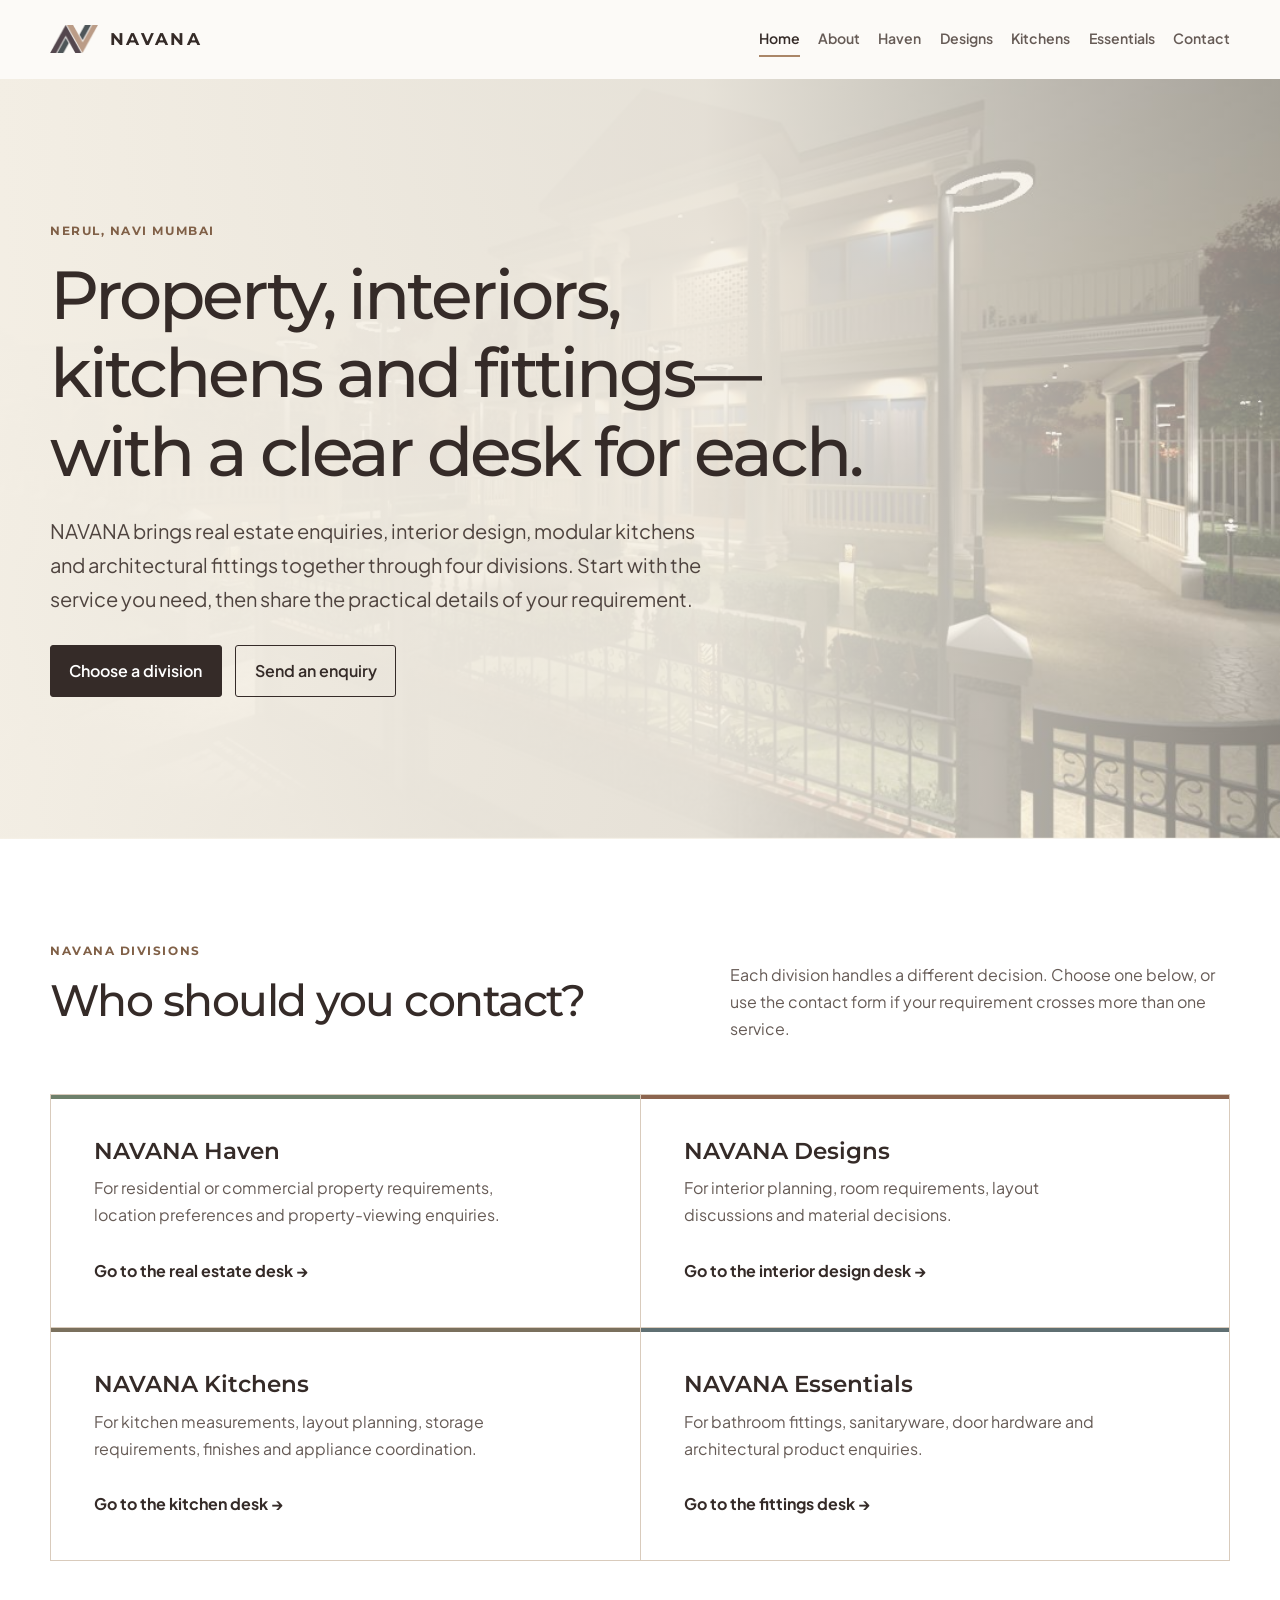
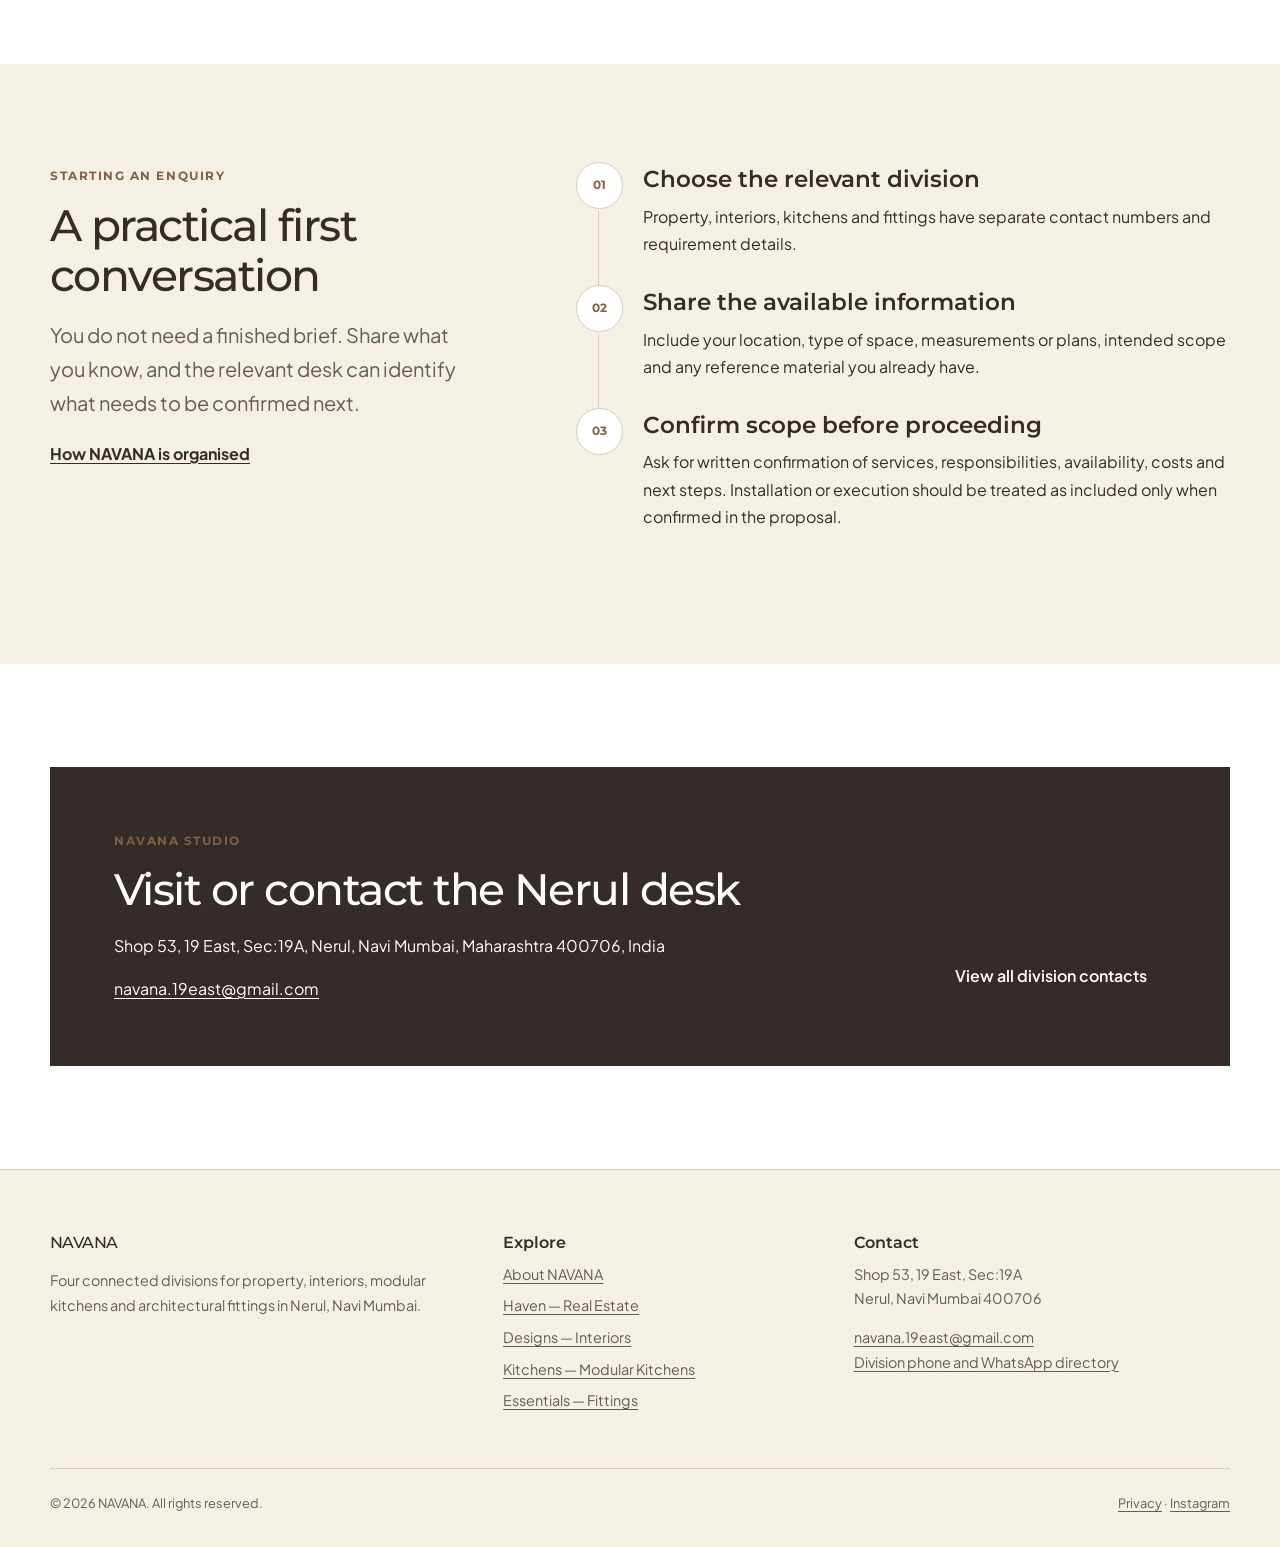
==== commit 22dce589: "Optimize NAVANA media and complete live QA fixes" ====
--- a/index.html
+++ b/index.html
@@ -12,12 +12,12 @@
   <meta property="og:site_name" content="NAVANA">
   <meta property="og:title" content="NAVANA | Four Divisions in Nerul, Navi Mumbai">
   <meta property="og:description" content="Choose the right NAVANA desk for property, interiors, modular kitchens or architectural fittings.">
-  <meta property="og:image" content="https://navana.co.in/logo.jpg">
+  <meta property="og:image" content="https://navana.co.in/assets/navana-logo.png">
   <meta name="twitter:card" content="summary_large_image">
   <meta name="twitter:title" content="NAVANA | Four Divisions in Nerul, Navi Mumbai">
   <meta name="twitter:description" content="Choose the right NAVANA desk for property, interiors, modular kitchens or architectural fittings.">
-  <meta name="twitter:image" content="https://navana.co.in/logo.jpg">
-  <link rel="icon" type="image/png" href="/logo.jpg">
+  <meta name="twitter:image" content="https://navana.co.in/assets/navana-logo.png">
+  <link rel="icon" type="image/png" href="/assets/navana-logo.png">
   <link rel="preconnect" href="https://fonts.googleapis.com">
   <link rel="preconnect" href="https://fonts.gstatic.com" crossorigin>
   <link href="https://fonts.googleapis.com/css2?family=Montserrat:wght@400;500;600;700&amp;family=Plus+Jakarta+Sans:wght@400;500;600;700&amp;display=swap" rel="stylesheet">
@@ -29,8 +29,8 @@
     "@id": "https://navana.co.in/#organization",
     "name": "NAVANA",
     "url": "https://navana.co.in/",
-    "logo": "https://navana.co.in/logo.jpg",
-    "image": "https://navana.co.in/logo.jpg",
+    "logo": "https://navana.co.in/assets/navana-logo.png",
+    "image": "https://navana.co.in/assets/navana-logo.png",
     "email": "navana.19east@gmail.com",
     "address": {
       "@type": "PostalAddress",
@@ -55,7 +55,7 @@
   <header>
     <div class="container">
       <a class="brand" href="/" aria-label="NAVANA home">
-        <img src="/logo.jpg" alt="" width="1636" height="945">
+        <img src="/assets/navana-logo.png" alt="" width="400" height="231">
         <span class="brand-name">NAVANA</span>
       </a>
       <nav class="nav-menu" id="primary-navigation" aria-label="Primary navigation">
@@ -72,7 +72,7 @@
   </header>
 
   <main id="main-content">
-    <!-- TODO: CONFIRM IMAGE OWNERSHIP AND PROJECT ASSOCIATION: Havens.png is retained as a decorative background and is not presented as completed NAVANA work. -->
+    <!-- TODO: CONFIRM IMAGE OWNERSHIP AND PROJECT ASSOCIATION: assets/home-architectural-reference.webp is an optimised derivative of Havens.png, retained as a decorative background and not presented as completed NAVANA work. -->
     <section class="hero-home">
       <div class="container">
         <div class="hero-home__content reveal">
--- a/style.css
+++ b/style.css
@@ -73,7 +73,7 @@
 
 h1, h2, h3, h4, p { margin-top: 0; }
 h1, h2, h3, h4 { font-family: Montserrat, Arial, sans-serif; line-height: 1.16; }
-h1 { max-width: 900px; margin-bottom: 1.4rem; font-size: clamp(2.5rem, 6vw, 5.4rem); font-weight: 500; letter-spacing: -0.045em; }
+h1 { max-width: 900px; margin-bottom: 1.4rem; font-size: clamp(2.5rem, 5vw, 4.5rem); font-weight: 500; letter-spacing: -0.045em; }
 h2 { margin-bottom: 1rem; font-size: clamp(1.9rem, 3.4vw, 3.2rem); font-weight: 500; letter-spacing: -0.035em; }
 h3 { margin-bottom: 0.6rem; font-size: clamp(1.15rem, 2vw, 1.45rem); font-weight: 600; }
 p:last-child { margin-bottom: 0; }
@@ -166,7 +166,7 @@
 }
 
 .hero-home__content { max-width: 820px; }
-.hero-home h1 { font-size: clamp(2.8rem, 6.5vw, 5.7rem); }
+.hero-home h1 { font-size: clamp(2.8rem, 5.3vw, 4.7rem); }
 .hero-home .lead { max-width: 680px; color: #4f443f; }
 
 .division-directory {
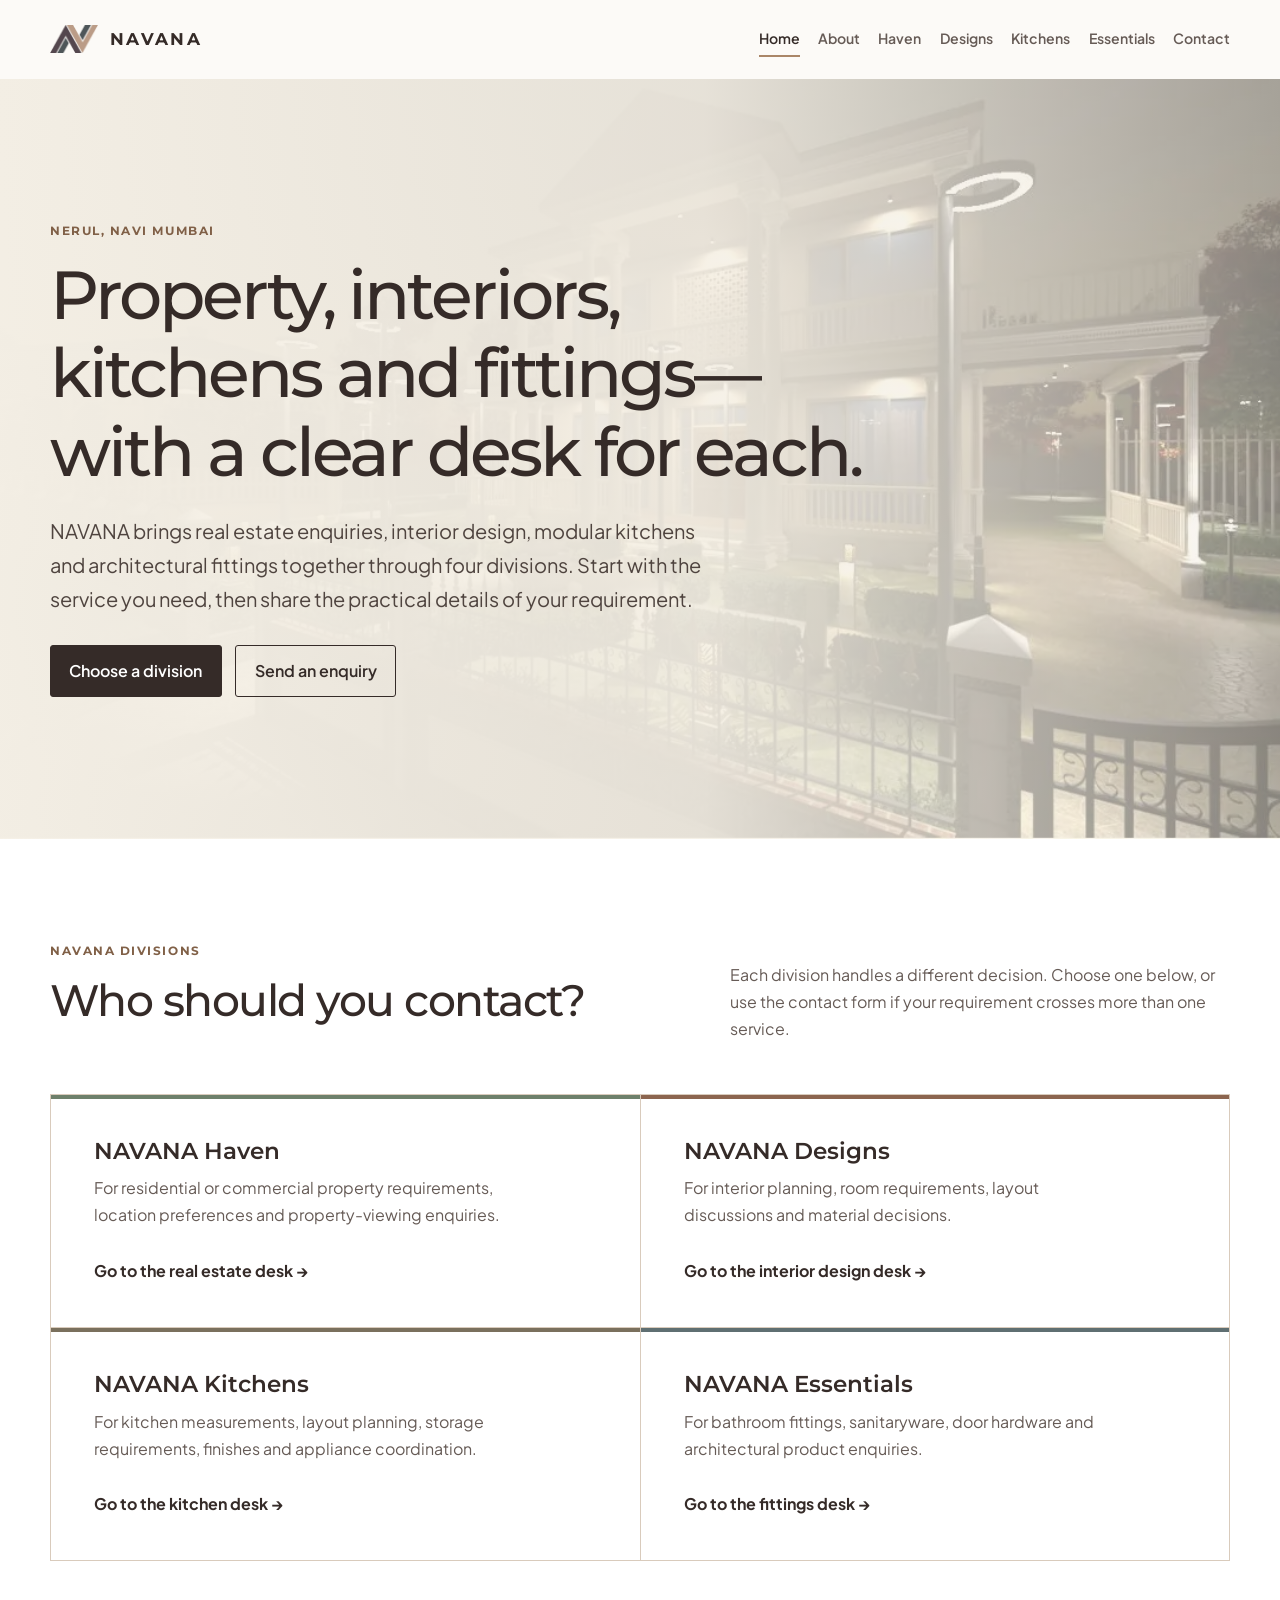
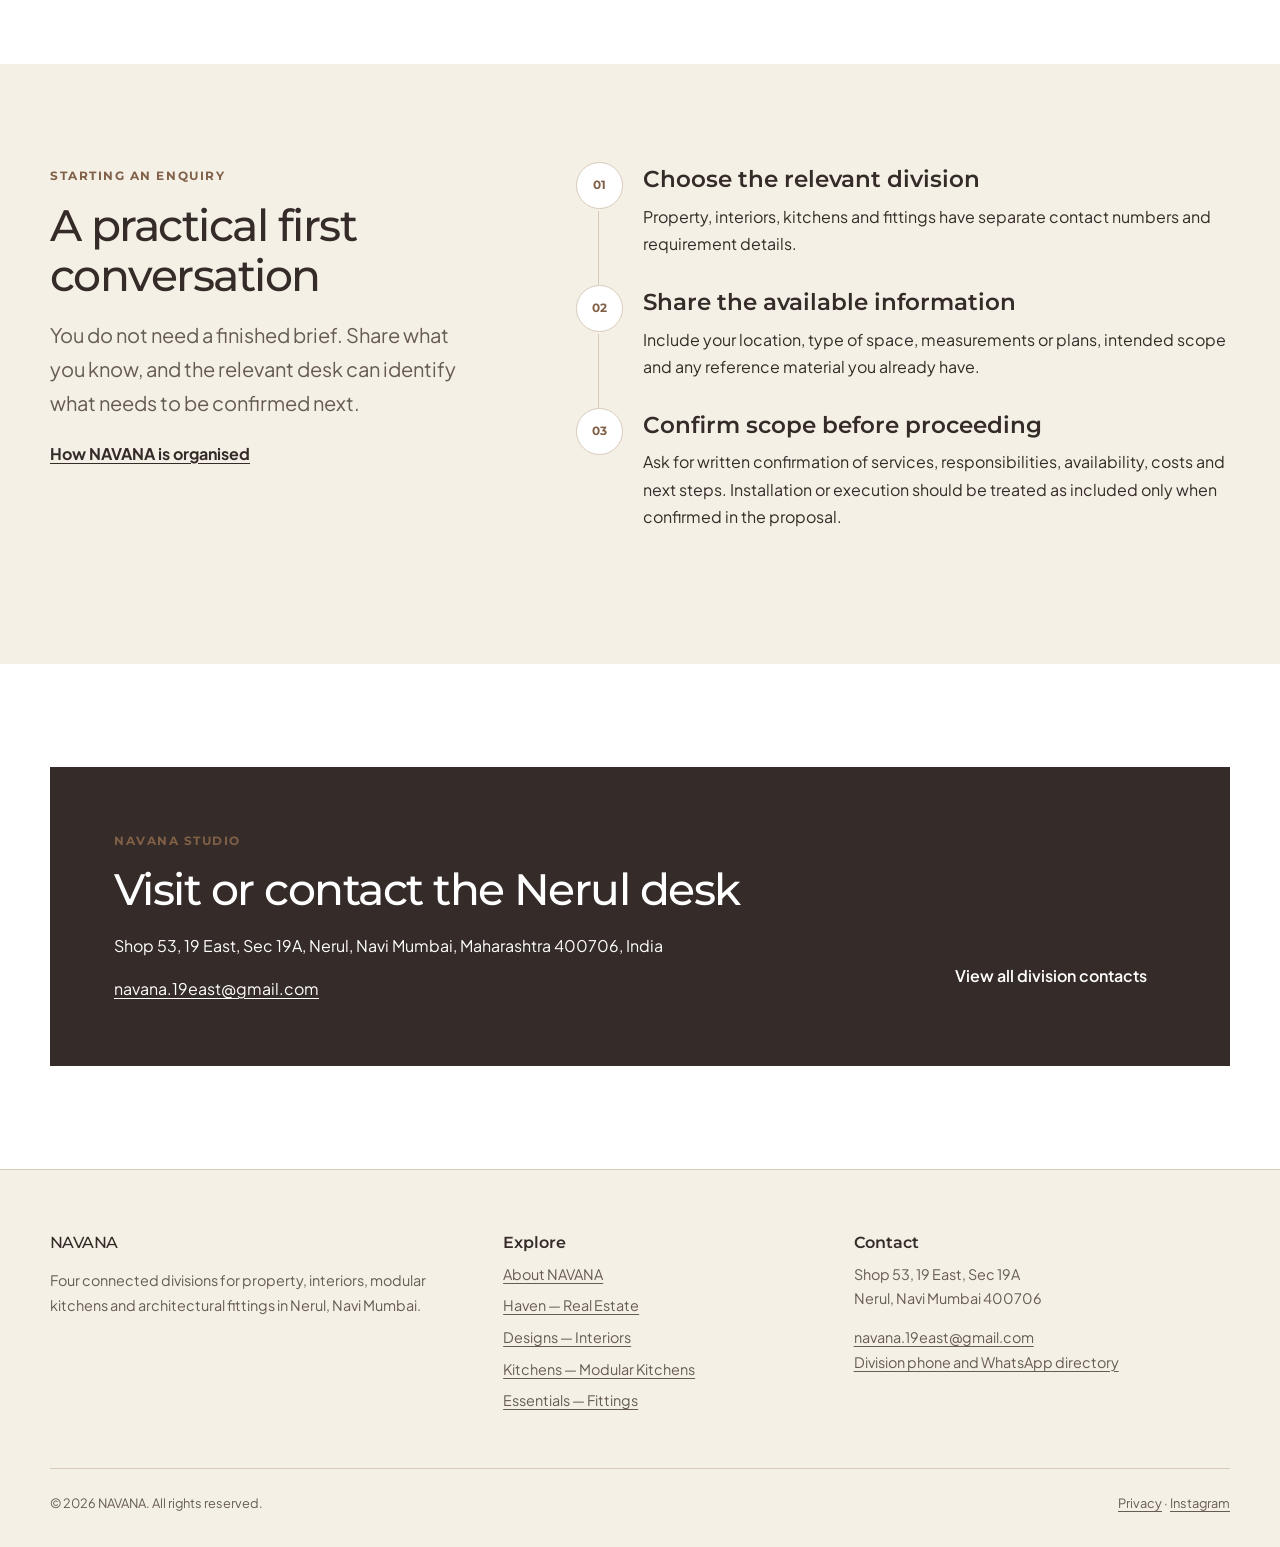
==== commit 78b98478: "Standardize WWW SEO metadata and structured data" ====
--- a/index.html
+++ b/index.html
@@ -4,58 +4,39 @@
   <meta charset="utf-8">
   <meta name="viewport" content="width=device-width, initial-scale=1">
   <meta name="google-site-verification" content="Sz3jPjEVXRhxHb9ASh5Qd2Q9fNY_keHCq_ipGYakAiI">
+  <!-- TODO: CONFIRM: Verify this token belongs to the active WWW Google Search Console property. -->
+  <!-- TODO: CONFIRM: Add GA4 only after the owner supplies the G-XXXXXXXXXX measurement ID. -->
   <title>NAVANA | Property, Interiors &amp; Kitchens Navi Mumbai</title>
   <meta name="description" content="NAVANA brings property enquiries, interior design, modular kitchens and architectural fittings together from its studio in Nerul, Navi Mumbai.">
-  <link rel="canonical" href="https://navana.co.in/">
+  <link rel="canonical" href="https://www.navana.co.in/">
+  <meta property="og:locale" content="en_IN">
   <meta property="og:type" content="website">
-  <meta property="og:url" content="https://navana.co.in/">
+  <meta property="og:url" content="https://www.navana.co.in/">
   <meta property="og:site_name" content="NAVANA">
   <meta property="og:title" content="NAVANA | Four Divisions in Nerul, Navi Mumbai">
   <meta property="og:description" content="Choose the right NAVANA desk for property, interiors, modular kitchens or architectural fittings.">
-  <meta property="og:image" content="https://navana.co.in/assets/navana-logo.png">
+  <meta property="og:image" content="https://www.navana.co.in/assets/navana-social-card.jpg">
+  <meta property="og:image:width" content="1200">
+  <meta property="og:image:height" content="630">
+  <meta property="og:image:alt" content="Architectural exterior reference image for NAVANA">
+  <!-- TODO: CONFIRM IMAGE OWNERSHIP AND PROJECT ASSOCIATION: Replace this social card with a verified NAVANA studio or completed-project photograph. -->
   <meta name="twitter:card" content="summary_large_image">
   <meta name="twitter:title" content="NAVANA | Four Divisions in Nerul, Navi Mumbai">
   <meta name="twitter:description" content="Choose the right NAVANA desk for property, interiors, modular kitchens or architectural fittings.">
-  <meta name="twitter:image" content="https://navana.co.in/assets/navana-logo.png">
+  <meta name="twitter:image" content="https://www.navana.co.in/assets/navana-social-card.jpg">
   <link rel="icon" type="image/png" href="/assets/navana-logo.png">
   <link rel="preconnect" href="https://fonts.googleapis.com">
   <link rel="preconnect" href="https://fonts.gstatic.com" crossorigin>
   <link href="https://fonts.googleapis.com/css2?family=Montserrat:wght@400;500;600;700&amp;family=Plus+Jakarta+Sans:wght@400;500;600;700&amp;display=swap" rel="stylesheet">
   <link rel="stylesheet" href="/style.css">
-  <script type="application/ld+json">
-  {
-    "@context": "https://schema.org",
-    "@type": ["Organization", "LocalBusiness"],
-    "@id": "https://navana.co.in/#organization",
-    "name": "NAVANA",
-    "url": "https://navana.co.in/",
-    "logo": "https://navana.co.in/assets/navana-logo.png",
-    "image": "https://navana.co.in/assets/navana-logo.png",
-    "email": "navana.19east@gmail.com",
-    "address": {
-      "@type": "PostalAddress",
-      "streetAddress": "Shop 53, 19 East, Sec:19A",
-      "addressLocality": "Nerul",
-      "addressRegion": "Navi Mumbai, Maharashtra",
-      "postalCode": "400706",
-      "addressCountry": "IN"
-    },
-    "contactPoint": [
-      {"@type":"ContactPoint","telephone":"+91-7078088098","contactType":"NAVANA Haven — Real Estate"},
-      {"@type":"ContactPoint","telephone":"+91-9768817629","contactType":"NAVANA Designs — Interiors"},
-      {"@type":"ContactPoint","telephone":"+91-9987734354","contactType":"NAVANA Kitchens — Modular Kitchens"},
-      {"@type":"ContactPoint","telephone":"+91-7715838389","contactType":"NAVANA Essentials — Fittings"}
-    ],
-    "sameAs": ["https://www.instagram.com/navana_19east"]
-  }
-  </script>
+  <script type="application/ld+json">{"@context":"https://schema.org","@type":"Organization","@id":"https://www.navana.co.in/#organization","name":"NAVANA","url":"https://www.navana.co.in/","logo":{"@type":"ImageObject","url":"https://www.navana.co.in/assets/navana-logo.png","width":400,"height":231},"sameAs":["https://www.instagram.com/navana_19east"]}</script>
 </head>
 <body>
   <a class="skip-link" href="#main-content">Skip to main content</a>
   <header>
     <div class="container">
       <a class="brand" href="/" aria-label="NAVANA home">
-        <img src="/assets/navana-logo.png" alt="" width="400" height="231">
+        <img src="/assets/navana-logo.png" alt="NAVANA" width="400" height="231">
         <span class="brand-name">NAVANA</span>
       </a>
       <nav class="nav-menu" id="primary-navigation" aria-label="Primary navigation">
@@ -140,7 +121,7 @@
           <div>
             <span class="eyebrow">NAVANA studio</span>
             <h2>Visit or contact the Nerul desk</h2>
-            <p>Shop 53, 19 East, Sec:19A, Nerul, Navi Mumbai, Maharashtra 400706, India</p>
+            <p>Shop 53, 19 East, Sec 19A, Nerul, Navi Mumbai, Maharashtra 400706, India</p>
             <p><a href="mailto:navana.19east@gmail.com">navana.19east@gmail.com</a></p>
             <!-- TODO: CONFIRM: Add current business hours before displaying them. -->
           </div>
@@ -155,7 +136,7 @@
       <div class="footer-grid">
         <div><h2>NAVANA</h2><p>Four connected divisions for property, interiors, modular kitchens and architectural fittings in Nerul, Navi Mumbai.</p></div>
         <div><h3>Explore</h3><ul><li><a href="/about/">About NAVANA</a></li><li><a href="/haven/">Haven — Real Estate</a></li><li><a href="/designs/">Designs — Interiors</a></li><li><a href="/kitchens/">Kitchens — Modular Kitchens</a></li><li><a href="/essentials/">Essentials — Fittings</a></li></ul></div>
-        <div><h3>Contact</h3><p>Shop 53, 19 East, Sec:19A<br>Nerul, Navi Mumbai 400706</p><p><a href="mailto:navana.19east@gmail.com">navana.19east@gmail.com</a><br><a href="/contact/">Division phone and WhatsApp directory</a></p></div>
+        <div><h3>Contact</h3><p>Shop 53, 19 East, Sec 19A<br>Nerul, Navi Mumbai 400706</p><p><a href="mailto:navana.19east@gmail.com">navana.19east@gmail.com</a><br><a href="/contact/">Division phone and WhatsApp directory</a></p></div>
       </div>
       <div class="footer-bottom"><span>© 2026 NAVANA. All rights reserved.</span><span><a href="/privacy/">Privacy</a> · <a href="https://www.instagram.com/navana_19east" rel="noopener noreferrer" target="_blank">Instagram</a></span></div>
     </div>
--- a/style.css
+++ b/style.css
@@ -162,7 +162,7 @@
   display: grid;
   align-items: center;
   padding: clamp(4rem, 8vw, 7rem) 0;
-  background: linear-gradient(90deg, rgba(245, 240, 230, 0.99) 0%, rgba(245, 240, 230, 0.92) 55%, rgba(245, 240, 230, 0.54) 100%), url("Havens.png") center / cover no-repeat;
+  background: linear-gradient(90deg, rgba(245, 240, 230, 0.99) 0%, rgba(245, 240, 230, 0.92) 55%, rgba(245, 240, 230, 0.54) 100%), url("/assets/home-architectural-reference.webp") center / cover no-repeat;
 }
 
 .hero-home__content { max-width: 820px; }
@@ -297,6 +297,11 @@
 .contact-layout { display: grid; grid-template-columns: 0.8fr 1.2fr; gap: clamp(2rem, 6vw, 5rem); }
 .studio-card { padding: 2rem; color: var(--white); background: var(--ink); }
 .studio-card a { color: var(--white); }
+.contact-location { display: grid; gap: 1rem; align-content: start; }
+.studio-nap { display: grid; gap: 0.65rem; margin: 1.25rem 0; font-style: normal; }
+.studio-nap strong { font-size: 1.05rem; }
+.map-embed { overflow: hidden; background: var(--paper); border: 1px solid var(--line); }
+.map-embed iframe { display: block; width: 100%; max-width: 100%; border: 0; }
 
 .enquiry-form { padding: clamp(1.5rem, 4vw, 2.6rem); border: 1px solid var(--line); background: var(--white); box-shadow: var(--shadow); }
 .form-grid { display: grid; grid-template-columns: repeat(2, minmax(0, 1fr)); gap: 1.1rem; }
@@ -374,7 +379,7 @@
   :root { --header-height: 70px; }
   .container { width: min(100% - 28px, 1180px); }
   .brand img { width: 42px; height: 42px; }
-  .hero-home { min-height: auto; background: linear-gradient(rgba(245, 240, 230, 0.94), rgba(245, 240, 230, 0.97)), url("Havens.png") center / cover no-repeat; }
+  .hero-home { min-height: auto; background: linear-gradient(rgba(245, 240, 230, 0.94), rgba(245, 240, 230, 0.97)), url("/assets/home-architectural-reference.webp") center / cover no-repeat; }
   .division-directory, .contact-directory, .category-list, .division-summary, .material-board, .info-grid, .layout-comparison, .form-grid, .footer-grid { grid-template-columns: 1fr; }
   .material-note:nth-child(3), .field--full { grid-column: auto; }
   .division-link { min-height: auto; }
